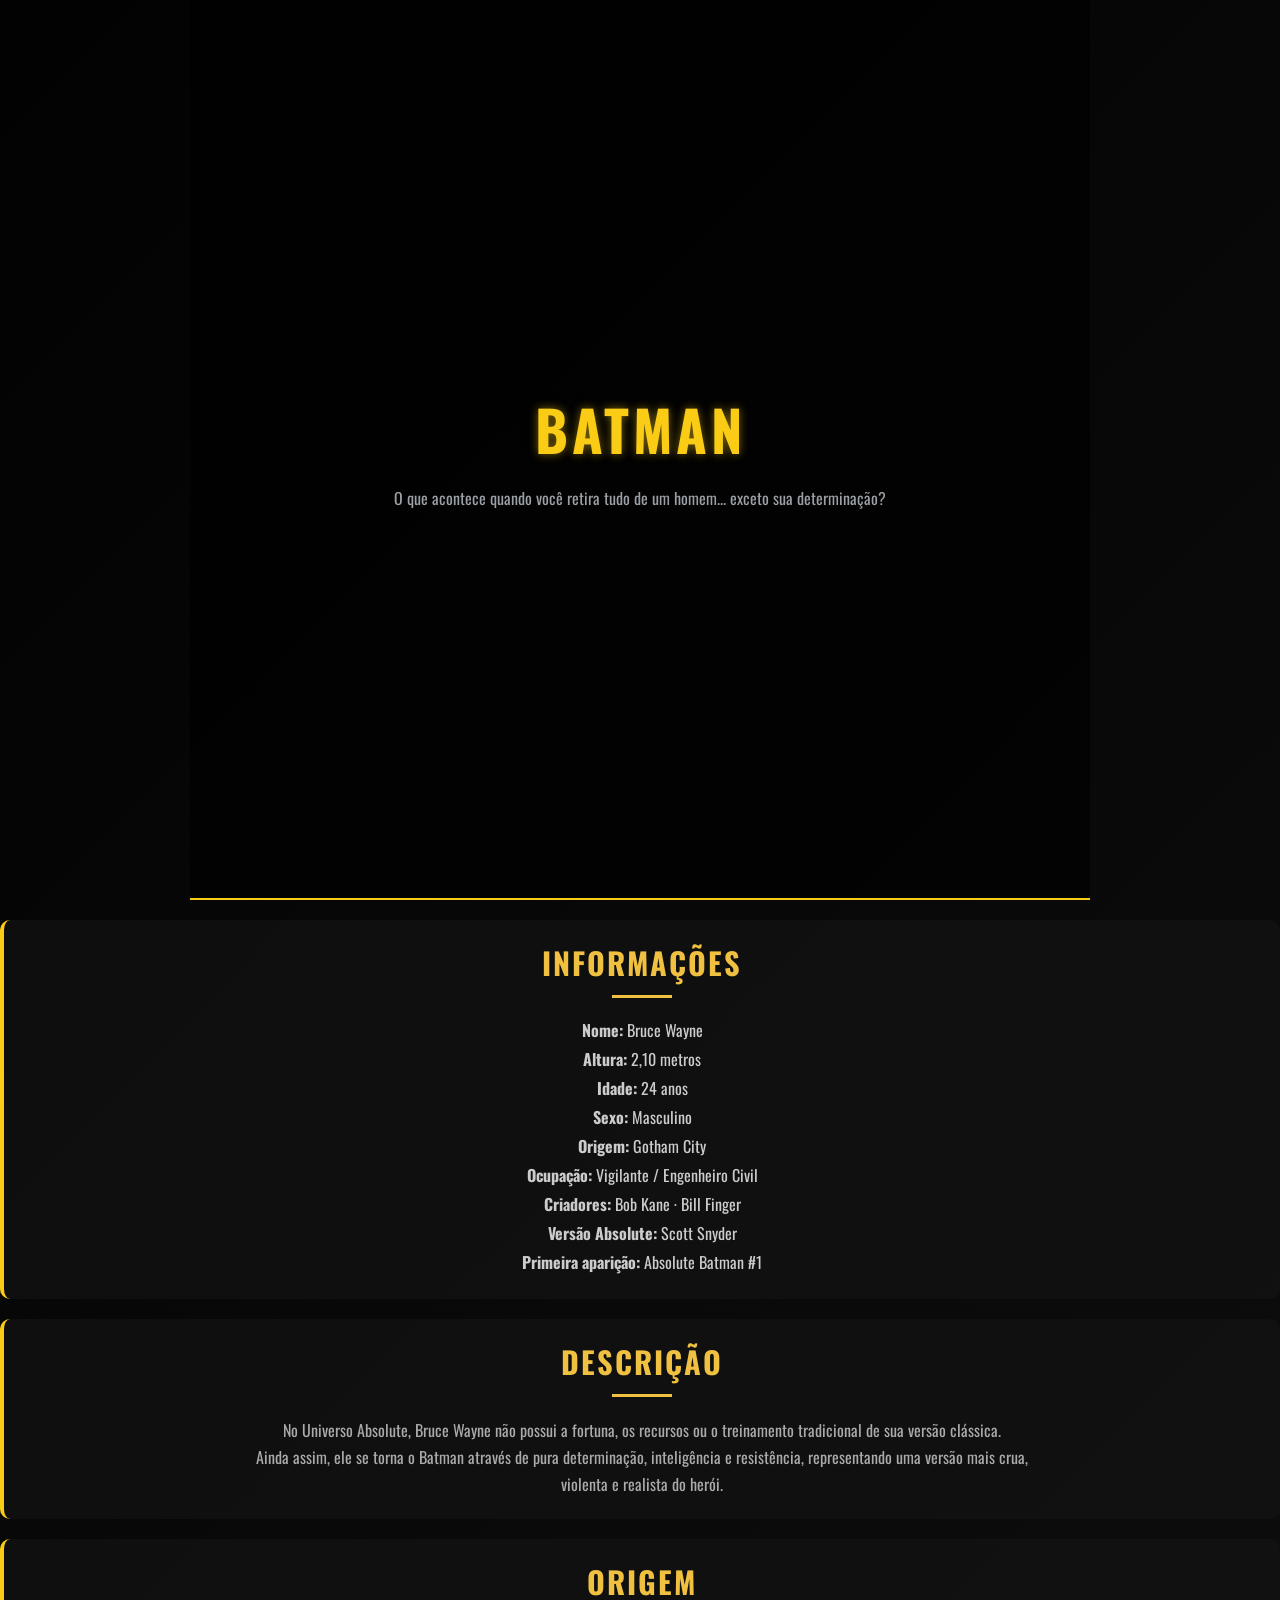
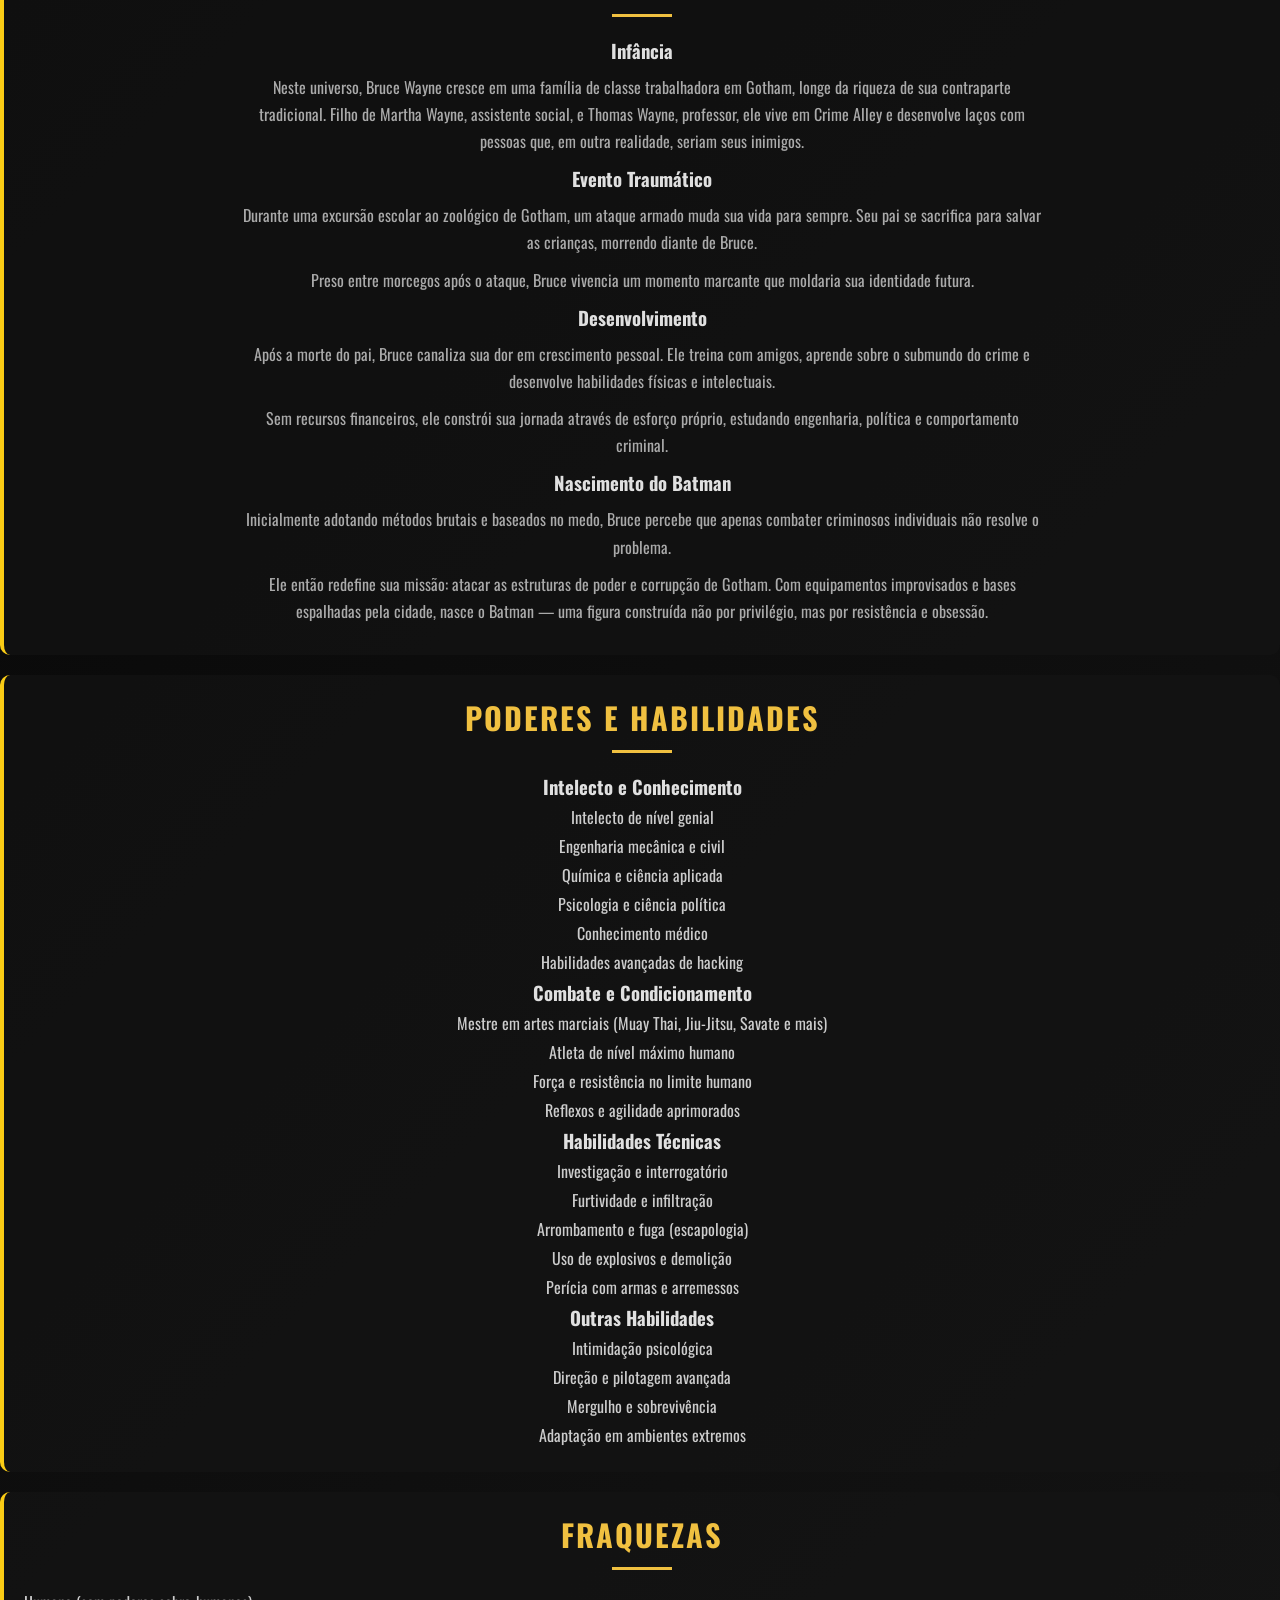
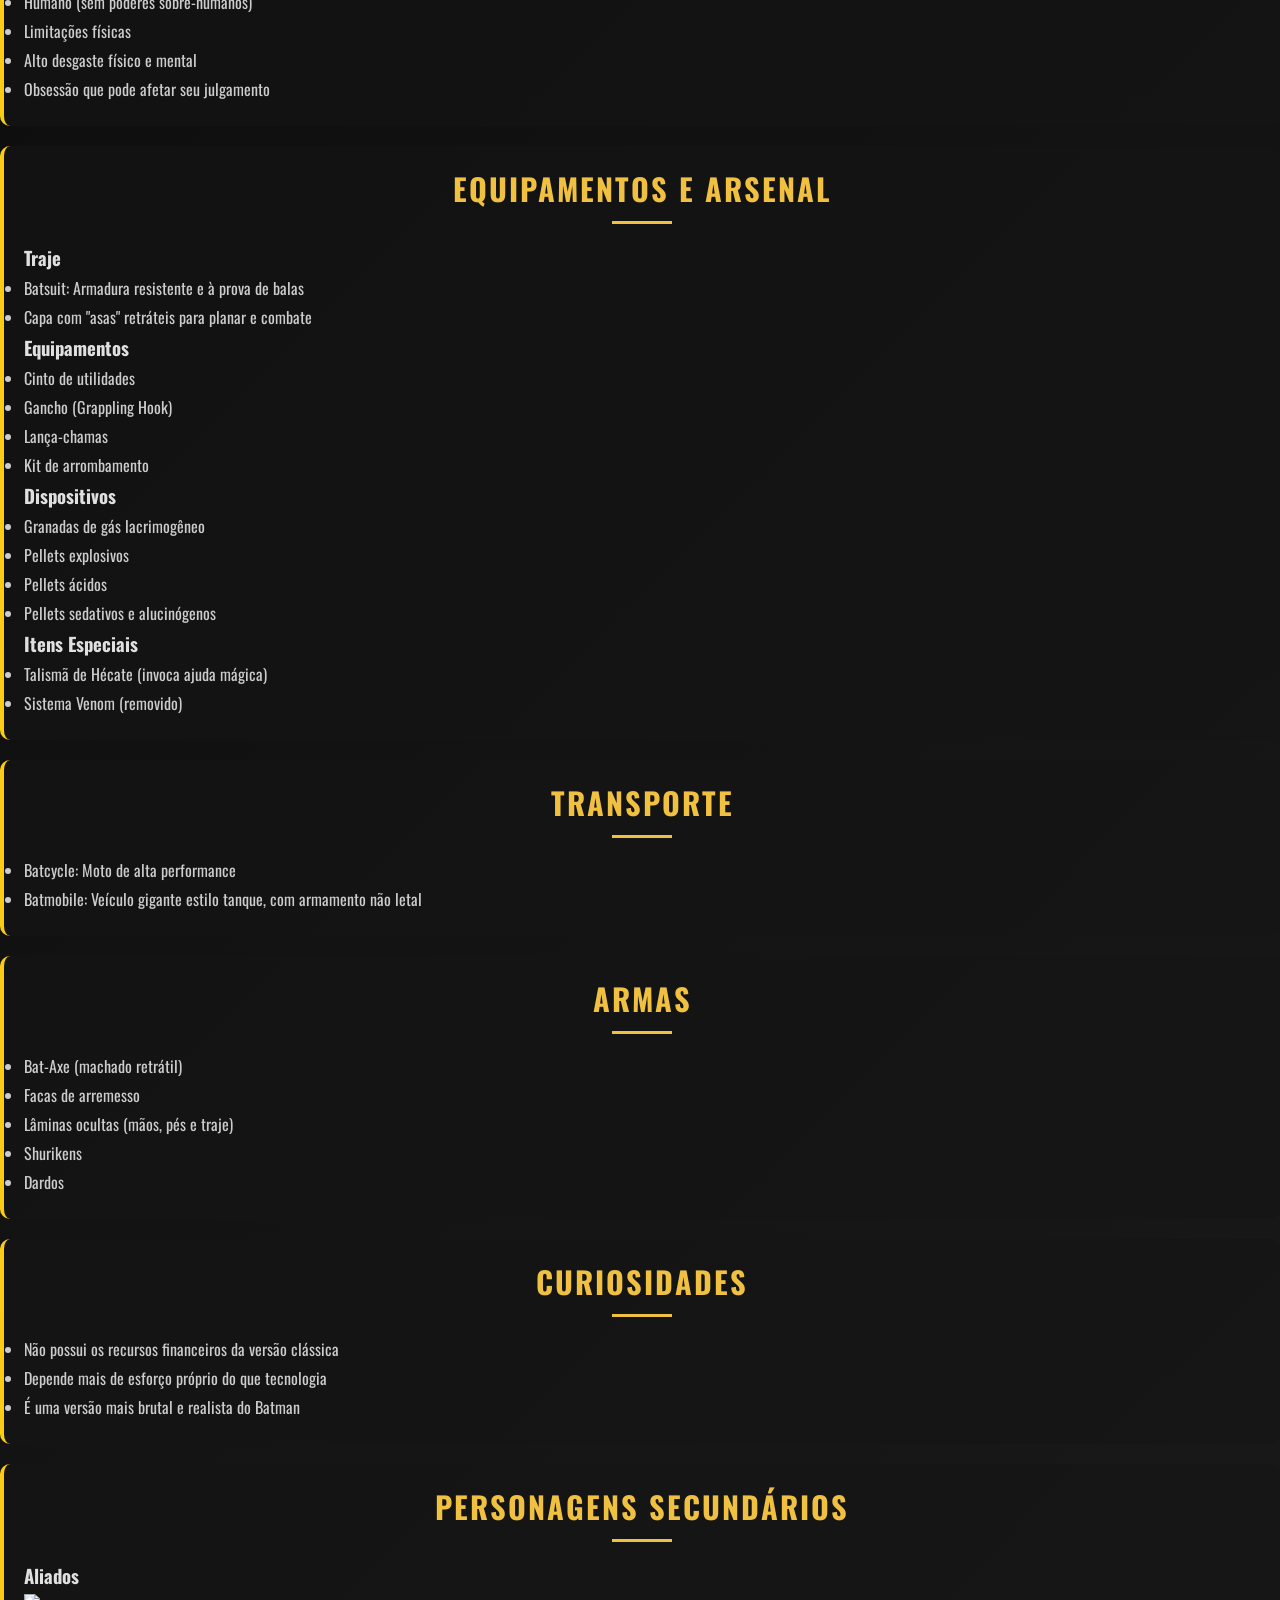
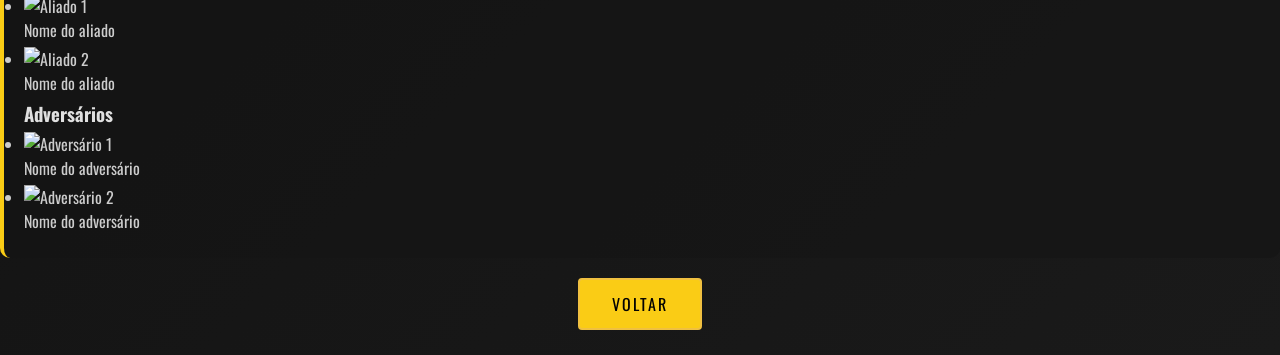
==== templates/batman.html @ 7b9f309d "Refatoração do CSS: modularização completa e remoção do style.css" ====
<!DOCTYPE html>
<html lang="pt-BR">
<head>
    <meta charset="UTF-8">
    <meta name="viewport" content="width=device-width, initial-scale=1.0">
    <title>Batman - DC Absolute</title>
    <link rel="stylesheet" href="../static/css/base.css">
    <link rel="stylesheet" href="../static/css/layout.css">
    <link rel="stylesheet" href="../static/css/components.css">
    <link rel="stylesheet" href="../static/css/themes.css">
    <link rel="stylesheet" href="../static/css/animations.css">
</head>

<body class="batman-theme">

    <!-- HEADER -->
    <header>
        <h1>Batman</h1>
        <p class="intro">
            O que acontece quando você retira tudo de um homem... exceto sua determinação?
        </p>
    </header>

    <!-- INFO -->
    <section class="info">
        <h2>Informações</h2>
        <ul>
            <li><strong>Nome:</strong> Bruce Wayne</li>
            <li><strong>Altura:</strong> 2,10 metros</li>
            <li><strong>Idade:</strong> 24 anos</li>
            <li><strong>Sexo:</strong> Masculino</li>
            <li><strong>Origem:</strong> Gotham City</li>
            <li><strong>Ocupação:</strong> Vigilante / Engenheiro Civil</li>
            <li><strong>Criadores:</strong> Bob Kane · Bill Finger</li>
            <li><strong>Versão Absolute:</strong> Scott Snyder</li>
            <li><strong>Primeira aparição:</strong> <span>Absolute Batman #1</span></li>
        </ul>
    </section>

    <!-- DESCRIÇÃO -->
    <section class="descricao">
        <h2>Descrição</h2>
        <p>
            No Universo Absolute, Bruce Wayne não possui a fortuna, os recursos
            ou o treinamento tradicional de sua versão clássica.
        </p>

        <p>
            Ainda assim, ele se torna o Batman através de pura determinação,
            inteligência e resistência, representando uma versão mais crua,
            violenta e realista do herói.
        </p>
    </section>

    <!-- ORIGEM -->
<section class="origem">
    <h2>Origem</h2>

    <h3>Infância</h3>
    <p>
        Neste universo, Bruce Wayne cresce em uma família de classe trabalhadora em Gotham,
        longe da riqueza de sua contraparte tradicional. Filho de Martha Wayne, assistente social,
        e Thomas Wayne, professor, ele vive em Crime Alley e desenvolve laços com pessoas que,
        em outra realidade, seriam seus inimigos.
    </p>

    <h3>Evento Traumático</h3>
    <p>
        Durante uma excursão escolar ao zoológico de Gotham, um ataque armado muda sua vida para sempre.
        Seu pai se sacrifica para salvar as crianças, morrendo diante de Bruce.
    </p>

    <p>
        Preso entre morcegos após o ataque, Bruce vivencia um momento marcante que moldaria
        sua identidade futura.
    </p>

    <h3>Desenvolvimento</h3>
    <p>
        Após a morte do pai, Bruce canaliza sua dor em crescimento pessoal. Ele treina com amigos,
        aprende sobre o submundo do crime e desenvolve habilidades físicas e intelectuais.
    </p>

    <p>
        Sem recursos financeiros, ele constrói sua jornada através de esforço próprio,
        estudando engenharia, política e comportamento criminal.
    </p>

    <h3>Nascimento do Batman</h3>
    <p>
        Inicialmente adotando métodos brutais e baseados no medo, Bruce percebe que apenas combater
        criminosos individuais não resolve o problema.
    </p>

    <p>
        Ele então redefine sua missão: atacar as estruturas de poder e corrupção de Gotham.
        Com equipamentos improvisados e bases espalhadas pela cidade, nasce o Batman —
        uma figura construída não por privilégio, mas por resistência e obsessão.
    </p>
</section>


<!-- HABILIDADES -->
<section class="habilidades">
    <h2>Poderes e Habilidades</h2>

    <h3>Intelecto e Conhecimento</h3>
    <ul>
        <li>Intelecto de nível genial</li>
        <li>Engenharia mecânica e civil</li>
        <li>Química e ciência aplicada</li>
        <li>Psicologia e ciência política</li>
        <li>Conhecimento médico</li>
        <li>Habilidades avançadas de hacking</li>
    </ul>

    <h3>Combate e Condicionamento</h3>
    <ul>
        <li>Mestre em artes marciais (Muay Thai, Jiu-Jitsu, Savate e mais)</li>
        <li>Atleta de nível máximo humano</li>
        <li>Força e resistência no limite humano</li>
        <li>Reflexos e agilidade aprimorados</li>
    </ul>

    <h3>Habilidades Técnicas</h3>
    <ul>
        <li>Investigação e interrogatório</li>
        <li>Furtividade e infiltração</li>
        <li>Arrombamento e fuga (escapologia)</li>
        <li>Uso de explosivos e demolição</li>
        <li>Perícia com armas e arremessos</li>
    </ul>

    <h3>Outras Habilidades</h3>
    <ul>
        <li>Intimidação psicológica</li>
        <li>Direção e pilotagem avançada</li>
        <li>Mergulho e sobrevivência</li>
        <li>Adaptação em ambientes extremos</li>
    </ul>
</section>

    <!-- FRAQUEZAS -->
    <section class="fraquezas">
        <h2>Fraquezas</h2>
        <ul>
            <li>Humano (sem poderes sobre-humanos)</li>
            <li>Limitações físicas</li>
            <li>Alto desgaste físico e mental</li>
            <li>Obsessão que pode afetar seu julgamento</li>
        </ul>
    </section>

    <!-- EQUIPAMENTOS -->
<!-- EQUIPAMENTOS -->
<section class="equipamentos">
    <h2>Equipamentos e Arsenal</h2>

    <h3>Traje</h3>
    <ul>
        <li>Batsuit: Armadura resistente e à prova de balas</li>
        <li>Capa com "asas" retráteis para planar e combate</li>
    </ul>

    <h3>Equipamentos</h3>
    <ul>
        <li>Cinto de utilidades</li>
        <li>Gancho (Grappling Hook)</li>
        <li>Lança-chamas</li>
        <li>Kit de arrombamento</li>
    </ul>

    <h3>Dispositivos</h3>
    <ul>
        <li>Granadas de gás lacrimogêneo</li>
        <li>Pellets explosivos</li>
        <li>Pellets ácidos</li>
        <li>Pellets sedativos e alucinógenos</li>
    </ul>

    <h3>Itens Especiais</h3>
    <ul>
        <li>Talismã de Hécate (invoca ajuda mágica)</li>
        <li>Sistema Venom (removido)</li>
    </ul>
</section>
<!-- TRANSPORTE -->
<section class="transporte">
    <h2>Transporte</h2>
    <ul>
        <li>Batcycle: Moto de alta performance</li>
        <li>Batmobile: Veículo gigante estilo tanque, com armamento não letal</li>
    </ul>
</section>
<!-- ARMAS -->
<section class="armas">
    <h2>Armas</h2>
    <ul>
        <li>Bat-Axe (machado retrátil)</li>
        <li>Facas de arremesso</li>
        <li>Lâminas ocultas (mãos, pés e traje)</li>
        <li>Shurikens</li>
        <li>Dardos</li>
    </ul>
</section>

    <!-- CURIOSIDADES -->
    <section class="curiosidades">
        <h2>Curiosidades</h2>
        <ul>
            <li>Não possui os recursos financeiros da versão clássica</li>
            <li>Depende mais de esforço próprio do que tecnologia</li>
            <li>É uma versão mais brutal e realista do Batman</li>
        </ul>
    </section>

    <!-- PERSONAGENS SECUNDÁRIOS -->
    <section class="secundarios">
        <h2>Personagens Secundários</h2>

        <div class="aliados">
            <h3>Aliados</h3>
            <ul class="secundarios-lista">
                <li class="secundario-item">
                    <div class="secundario-icone">
                        <img src="#" alt="Aliado 1">
                    </div>
                    <p>Nome do aliado</p>
                </li>

                <li class="secundario-item">
                    <div class="secundario-icone">
                        <img src="#" alt="Aliado 2">
                    </div>
                    <p>Nome do aliado</p>
                </li>
            </ul>
        </div>

        <div class="adversarios">
            <h3>Adversários</h3>
            <ul class="secundarios-lista">
                <li class="secundario-item">
                    <div class="secundario-icone">
                        <img src="#" alt="Adversário 1">
                    </div>
                    <p>Nome do adversário</p>
                </li>

                <li class="secundario-item">
                    <div class="secundario-icone">
                        <img src="#" alt="Adversário 2">
                    </div>
                    <p>Nome do adversário</p>
                </li>
            </ul>
        </div>
    </section>

    <!-- VOLTAR -->
    <div class="btn-container">
        <a href="herois.html" class="btn-link">Voltar</a>
    </div>

</body>
---- static/css/base.css ----
/* Fonte */
@import url('https://fonts.googleapis.com/css2?family=Oswald:wght@400;600&display=swap');

/* ============================================
   Variáveis globais
   ============================================ */
:root {
    --cor-fundo: #0a0a0a;
    --cor-fundo-secundaria: #1a1a1a;
    --cor-texto: #ffffff;
    --cor-texto-suave: #cccccc;
    --cor-texto-fraco: #aaaaaa;
    --cor-destaque: #f0c040;
    --fonte-principal: 'Oswald', Arial, sans-serif;
    --max-largura: 800px;
}

/* ============================================
   Reset
   ============================================ */
*,
*::before,
*::after {
    box-sizing: border-box;
    margin: 0;
    padding: 0;
}

html {
    scroll-behavior: smooth;
}

/* ============================================
   Body
   ============================================ */
body {
    background:
        linear-gradient(rgba(0, 0, 0, 0.65), rgba(0, 0, 0, 0.9)),
        url("../img/mao-darkseid.webp");

    background-size: cover;
    background-position: center;
    background-attachment: fixed;

    color: var(--cor-texto);
    font-family: var(--fonte-principal);
}
---- static/css/layout.css ----
/* ============================================
   HEADER / HERO
   ============================================ */
header {
    max-width: 900px;
    margin: auto;
    text-align: center;
    padding: 40px 20px;
    min-height: 100vh;
    display: flex;
    flex-direction: column;
    justify-content: center;
    align-items: center;
}

header h1 {
    font-size: 3.5rem;
    color: var(--cor-destaque);
    letter-spacing: 4px;
    text-transform: uppercase;
    margin-bottom: 16px;
}

.intro {
    max-width: var(--max-largura);
    color: var(--cor-texto-suave);
    line-height: 1.6;
}

/* ============================================
   PADRÃO DE TÍTULOS (NOVO)
   ============================================ */
section > h2 {
    font-size: 1.9rem;
    color: var(--cor-destaque);
    text-transform: uppercase;
    letter-spacing: 2px;
    margin-bottom: 20px;
    text-align: center;
    position: relative;
}

section h2::after {
    content: "";
    width: 60px;
    height: 3px;
    background: var(--cor-destaque);
    display: block;
    margin: 10px auto 0;
}

section {
    margin: 20px auto;
}

/* ============================================
   DESCRIÇÃO
   ============================================ */
.descricao {
    text-align: center;
    padding: 40px 20px;
}

.descricao p {
    max-width: var(--max-largura);
    margin: auto;
    color: var(--cor-texto-fraco);
    line-height: 1.7;
}

/* ============================================
   ORIGEM
   ============================================ */
.origem {
    text-align: center;
    padding: 40px 20px;
}

.origem p {
    max-width: var(--max-largura);
    margin: 10px auto;
    color: var(--cor-texto-fraco);
    line-height: 1.7;
}
@media (max-width: 600px) {
    header h1 {
        font-size: 2.2rem;
    }

    #cards {
        flex-direction: column;
        align-items: center;
    }

    .card {
        width: 90%;
    }
}
---- static/css/components.css ----
/* ============================================
   BOTÃO / LINK 
   ============================================ */
.btn-container {
    text-align: center;
    margin-bottom: 20px;
}

/* serve tanto pra <button> quanto <a> */
.btn-link,
#btn-herois {
    display: inline-block;
    position: relative;
    overflow: hidden;

    text-decoration: none;
    background: transparent;
    border: 2px solid var(--cor-destaque);
    color: var(--cor-destaque);
    font-family: var(--fonte-principal);
    letter-spacing: 2px;
    text-transform: uppercase;
    padding: 12px 32px;
    border-radius: 4px;
    cursor: pointer;
}

/* efeito */
.btn-link::after,
#btn-herois::after {
    content: "";
    position: absolute;
    width: 100%;
    height: 100%;
    background: var(--cor-destaque);
    top: 0;
    left: -100%;
    transition: 0.3s;
    z-index: -1;
}

.btn-link:hover::after,
#btn-herois:hover::after {
    left: 0;
}

.btn-link:hover,
#btn-herois:hover {
    color: #000;
}

/* ============================================
   CARDS
============================================ */

#cards {
    display: flex;
    flex-wrap: wrap;
    justify-content: center;
    gap: 24px;
    padding: 40px 20px;
}

.card {
    background: linear-gradient(145deg, rgba(20,20,20,0.9), rgba(40,40,40,0.6));
    border-radius: 12px;
    width: 220px;
    padding: 20px;
    text-align: center;
    transition: transform 0.3s ease, box-shadow 0.3s ease;
    box-shadow: 0 0 10px var(--cor-destaque);
    border: 1px solid rgba(255,255,255,0.05);
    opacity: 0;
    transform: translateY(20px);
    animation: fadeUp 0.6s ease forwards;
}

.card h3 {
    color: var(--cor-destaque);
    margin-bottom: 10px;
    text-transform: uppercase;
}

.card p {
    color: var(--cor-texto-fraco);
    font-size: 0.9rem;
}

/* HOVER */
.card:hover {
    transform: translateY(-8px) scale(1.05);
    box-shadow: 0 0 25px var(--cor-destaque);
}
.card:hover h3 {
    letter-spacing: 1px;
}




.card:nth-child(1) { animation-delay: 0.1s; }
.card:nth-child(2) { animation-delay: 0.2s; }
.card:nth-child(3) { animation-delay: 0.3s; }
.card:nth-child(4) { animation-delay: 0.4s; }
.card:nth-child(5) { animation-delay: 0.5s; }
.card:nth-child(6) { animation-delay: 0.6s; }

/* INFO (tipo ficha técnica) */
.info {
    text-align: center;
    padding: 30px 20px;
}

.info ul {
    list-style: none;
    max-width: 400px;
    margin: auto;
}

.info li {
    margin: 8px 0;
    color: var(--cor-texto-suave);
}

.info a {
    color: #4da6ff; /* azul estilo link */
    text-decoration: none;
}

.info a:hover {
    text-decoration: underline;
}

/* HABILIDADES */
.habilidades {
    text-align: center;
    padding: 40px 20px;
}

.habilidades ul {
    list-style: none;
}

.habilidades li {
    margin: 8px 0;
    color: var(--cor-texto-fraco);
}

/* ============================================
   ALIASES
   ============================================ */
.aliases {
    margin-top: 25px;
    text-align: center;
}

.aliases h3 {
    color: var(--cor-destaque);
    margin-bottom: 10px;
    letter-spacing: 2px;
    text-transform: uppercase;
}

.aliases ul {
    list-style: none;
}

.aliases li {
    display: inline-block;
    margin: 6px;
    padding: 6px 14px;
    border: 1px solid var(--cor-destaque);
    border-radius: 20px;
    color: var(--cor-texto-suave);
    font-size: 0.9rem;
    transition: 0.3s;
}

.aliases li:hover {
    background: var(--cor-destaque);
    color: #000;
}

/* CORES POR HERÓI */
.card.batman:hover {
    box-shadow: 0 0 20px #888886;
}

.card.superman:hover {
    box-shadow: 0 0 20px #fa2003;
}

.card.flash:hover {
    box-shadow: 0 0 20px #fae100;
}

.card.wonderwoman:hover {
    box-shadow: 0 0 20px #8d240f;
}

.card.lantern:hover {
    box-shadow: 0 0 20px #30f578;
}

.card.martian:hover {
    box-shadow: 0 0 20px #10833a;
}

/* ============================================
   BOTÃO / LINK 
   ============================================ */
.btn-container {
    text-align: center;
    margin-bottom: 20px;
}

/* serve tanto pra <button> quanto <a> */
.btn-link,
#btn-herois {
    display: inline-block;
    position: relative;
    overflow: hidden;

    text-decoration: none;
    background: transparent;
    border: 2px solid var(--cor-destaque);
    color: var(--cor-destaque);
    font-family: var(--fonte-principal);
    letter-spacing: 2px;
    text-transform: uppercase;
    padding: 12px 32px;
    border-radius: 4px;
    cursor: pointer;
}

/* efeito */
.btn-link::after,
#btn-herois::after {
    content: "";
    position: absolute;
    width: 100%;
    height: 100%;
    background: var(--cor-destaque);
    top: 0;
    left: -100%;
    transition: 0.3s;
    z-index: -1;
}

.btn-link:hover::after,
#btn-herois:hover::after {
    left: 0;
}

.btn-link:hover,
#btn-herois:hover {
    color: #000;
}
---- static/css/themes.css ----
/* ===============================
   TEMA DO BATMAN
================================ */

.batman-theme {
    background: linear-gradient(135deg, #020202, #1a1a1a);
    color: #e0e0e0;
}

.batman-theme header {
    background: rgba(0, 0, 0, 0.7);
    border-bottom: 2px solid #facc15;
}

.batman-theme header h1 {
    color: #facc15;
    text-shadow: 0 0 10px rgba(250, 204, 21, 0.5);
}

.batman-theme .intro {
    color: #9aa0a6;
}

.batman-theme a {
    color: #9aa0a6;
    transition: 0.3s;
}

.batman-theme a:hover {
    color: #facc15;
}

.batman-theme section {
    background: rgba(20, 20, 20, 0.6);
    border-radius: 10px;
    margin: 20px auto;
    padding: 20px;
    border-left: 4px solid #facc15;
}

.batman-theme li {
    color: #cccccc;
    margin: 5px 0;
}

.batman-theme .btn-link {
    background: #facc15;
    color: #020202;
    transition: 0.3s;
}

.batman-theme .btn-link:hover {
    background: #9aa0a6;
    color: #020202;
}

.batman-theme .imagem img {
    width: 100%;
    max-width: 400px;
    display: block;
    margin: 20px auto;
    border-radius: 10px;
    border: 3px solid #facc15;
}

/* ===============================
   TEMA DO SUPERMAN
================================ */

.superman-theme {
    background: linear-gradient(135deg, #020202, #1a0000);
    color: #f5f5f5;
}

.superman-theme header {
    background: rgba(0, 0, 0, 0.6);
    border-bottom: 2px solid #e50914;
}

.superman-theme header h1 {
    color: #e50914;
    text-shadow: 0 0 12px rgba(229, 9, 20, 0.8);
}

.superman-theme .intro {
    color: #f39d24;
}

.superman-theme a {
    color: #ff4d4d;
    transition: 0.3s;
}

.superman-theme a:hover {
    color: #f39d24;
}

.superman-theme section {
    background: rgba(0, 0, 0, 0.5);
    border-radius: 10px;
    margin: 20px auto;
    padding: 20px;
    border-left: 4px solid #e50914;
}

.superman-theme h2 {
    color: #f39d24;
}

.superman-theme li {
    margin: 5px 0;
}

.superman-theme .btn-link {
    background: #e50914;
    color: #ffffff;
    transition: 0.3s;
}

.superman-theme .btn-link:hover {
    background: #f39d24;
    color: #020202;
}

.superman-theme .imagem img {
    width: 100%;
    max-width: 400px;
    display: block;
    margin: 20px auto;
    border-radius: 10px;
    border: 3px solid #e50914;
}

/* ===============================
   TEMA DO FLASH
================================ */

.flash-theme {
    background: linear-gradient(135deg, #151515, #D63041);
    color: #FDFDFD;
}

.flash-theme header {
    background: rgba(0, 0, 0, 0.4);
    border-bottom: 2px solid #F39D24;
}

.flash-theme h1 {
    color: #F39D24;
}

.flash-theme h2 {
    color: #ED7533;
}

.flash-theme section {
    background: rgba(0, 0, 0, 0.3);
    margin-bottom: 20px;
    border-radius: 10px;
    border-left: 4px solid #D63041;
}

.flash-theme li {
    margin: 5px 0;
}

.flash-theme .btn-link {
    background: #D63041;
    color: #FDFDFD;
    transition: 0.3s;
}

.flash-theme .btn-link:hover {
    background: #F39D24;
    color: #151515;
}

.flash-theme .imagem img {
    width: 100%;
    max-width: 400px;
    display: block;
    margin: 20px auto;
    border-radius: 10px;
    border: 3px solid #D63041;
}

/* ===============================
   TEMA DA WONDER WOMAN
================================ */

.wonderwoman-theme {
    background: linear-gradient(135deg, #020202, #A93018);
    color: #FFEFDC;
}

.wonderwoman-theme header {
    background: rgba(0, 0, 0, 0.5);
    border-bottom: 2px solid #A93018;
}

.wonderwoman-theme h1 {
    color: #FFEFDC;
    text-shadow: 0 0 10px #A93018;
}

.wonderwoman-theme h2 {
    color: #A93018;
}

.wonderwoman-theme section {
    background: rgba(0, 0, 0, 0.4);
    margin-bottom: 20px;
    border-radius: 10px;
    border-left: 4px solid #A93018;
}

.wonderwoman-theme li {
    margin: 5px 0;
}

.wonderwoman-theme .btn-link {
    background: #A93018;
    color: #FFEFDC;
    transition: 0.3s;
}

.wonderwoman-theme .btn-link:hover {
    background: #FFEFDC;
    color: #020202;
}

.wonderwoman-theme .imagem img {
    width: 100%;
    max-width: 400px;
    display: block;
    margin: 20px auto;
    border-radius: 10px;
    border: 3px solid #A93018;
}

/* ===============================
   TEMA DO CAÇADOR DE MARTE
================================ */

.martian-theme {
    background: linear-gradient(135deg, #022c22, #064e3b);
    color: #d1fae5;
}

.martian-theme header {
    background: rgba(2, 44, 34, 0.6);
    border-bottom: 2px solid #16a34a;
}

.martian-theme header h1 {
    color: #16a34a;
    text-shadow: 0 0 12px rgba(22, 163, 74, 0.8);
}

.martian-theme .intro {
    color: #60a5fa;
}

.martian-theme a {
    color: #16a34a;
    transition: 0.3s;
}

.martian-theme a:hover {
    color: #ef4444;
}

.martian-theme section {
    background: rgba(6, 78, 59, 0.4);
    border-radius: 10px;
    margin: 20px auto;
    padding: 20px;
    border-left: 4px solid #16a34a;
}

.martian-theme h2 {
    color: #60a5fa;
}

.martian-theme li {
    margin: 5px 0;
}

.martian-theme .btn-link {
    background: #16a34a;
    color: #022c22;
    transition: 0.3s;
}

.martian-theme .btn-link:hover {
    background: #ef4444;
    color: #ffffff;
}

.martian-theme .imagem img {
    width: 100%;
    max-width: 400px;
    display: block;
    margin: 20px auto;
    border-radius: 10px;
    border: 3px solid #16a34a;
}

/* ===============================
   TEMA DO LANTERNA VERDE
================================ */

.lantern-theme {
    background: linear-gradient(135deg, #020202, #013220);
    color: #d1fae5;
}

.lantern-theme header {
    background: rgba(0, 0, 0, 0.6);
    border-bottom: 2px solid #22c55e;
}

.lantern-theme header h1 {
    color: #22c55e;
    text-shadow: 0 0 15px #22c55e;
}

.lantern-theme .intro {
    color: #a7f3d0;
}

.lantern-theme a {
    color: #22c55e;
    transition: 0.3s;
}

.lantern-theme a:hover {
    color: #4ade80;
}

.lantern-theme section {
    background: rgba(0, 0, 0, 0.5);
    border-radius: 10px;
    margin: 20px auto;
    padding: 20px;
    border-left: 4px solid #22c55e;
}

.lantern-theme h2 {
    color: #4ade80;
}

.lantern-theme li {
    margin: 5px 0;
}

.lantern-theme .btn-link {
    background: #22c55e;
    color: #020202;
    transition: 0.3s;
}

.lantern-theme .btn-link:hover {
    background: #a7f3d0;
    color: #020202;
}

.lantern-theme .imagem img {
    width: 100%;
    max-width: 400px;
    display: block;
    margin: 20px auto;
    border-radius: 10px;
    border: 3px solid #22c55e;
}
---- static/css/animations.css ----
@keyframes fadeUp {
    to {
        opacity: 1;
        transform: translateY(0);
    }
}
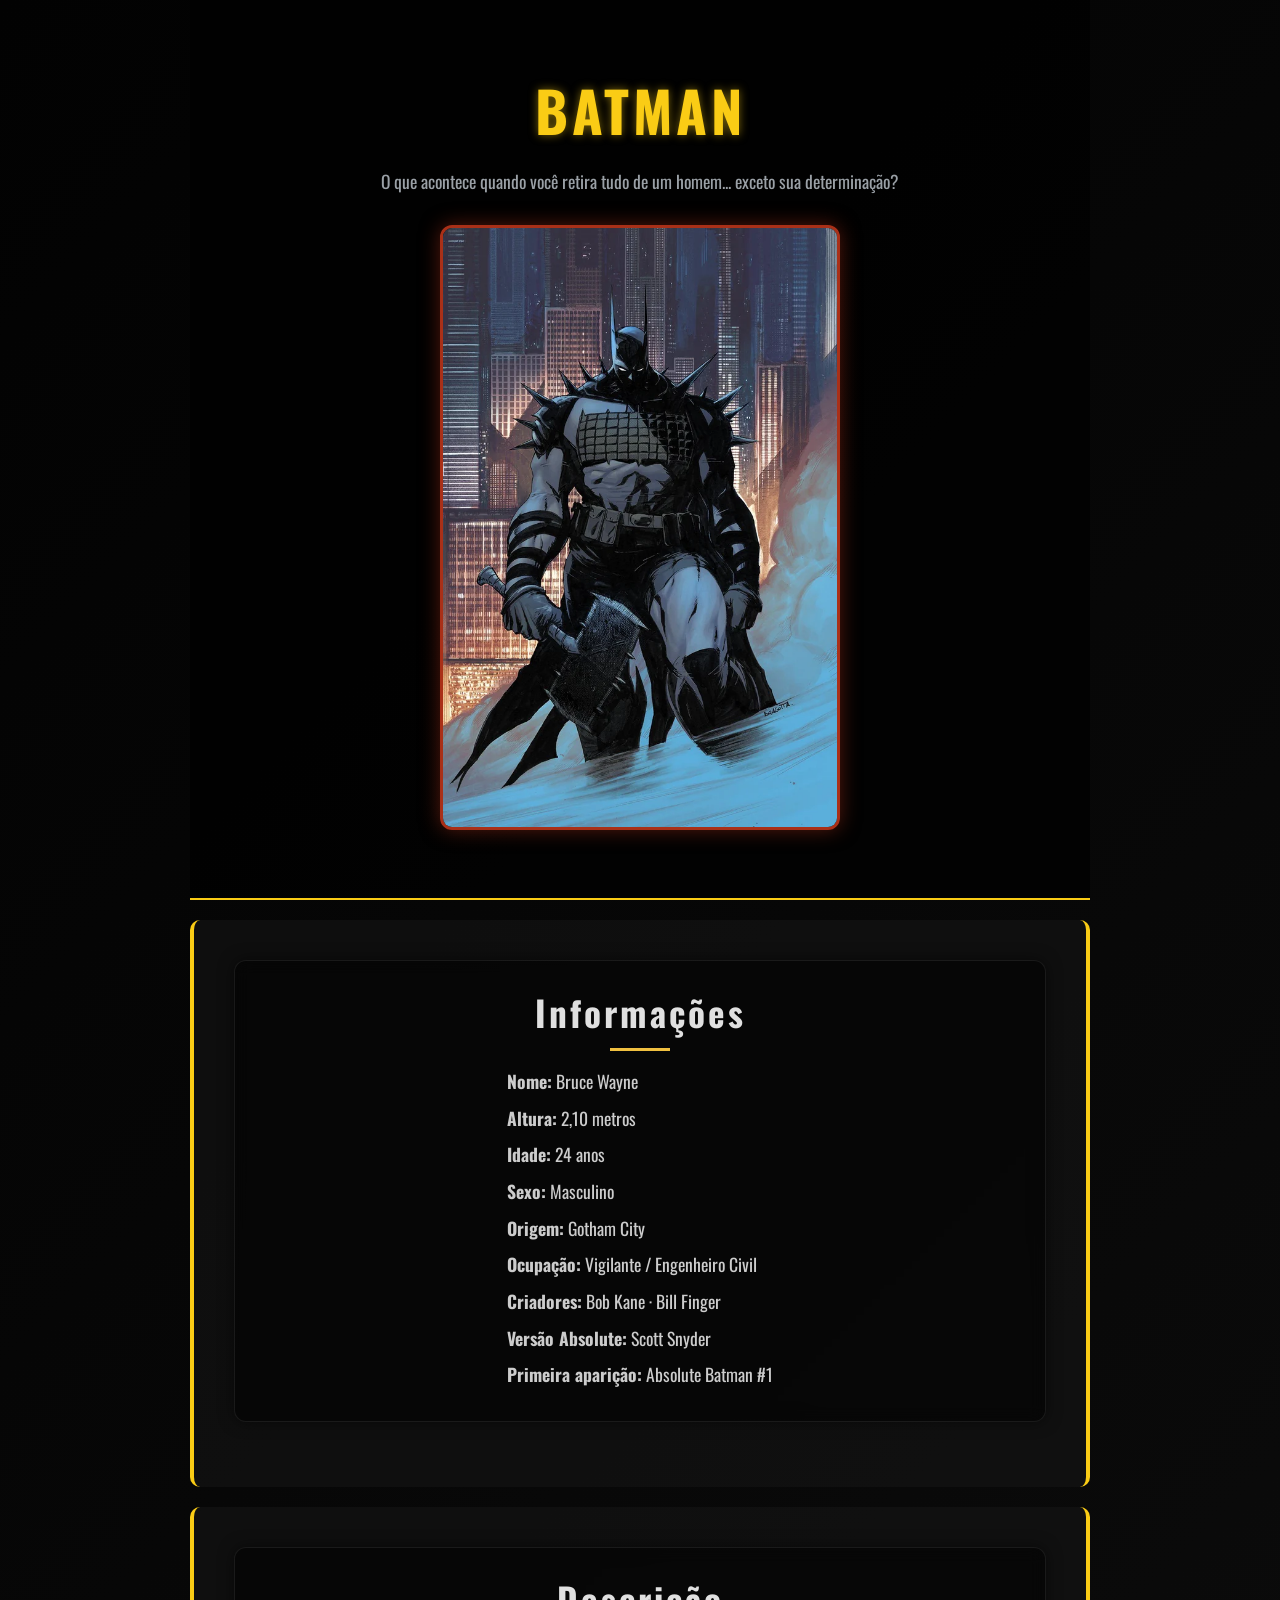
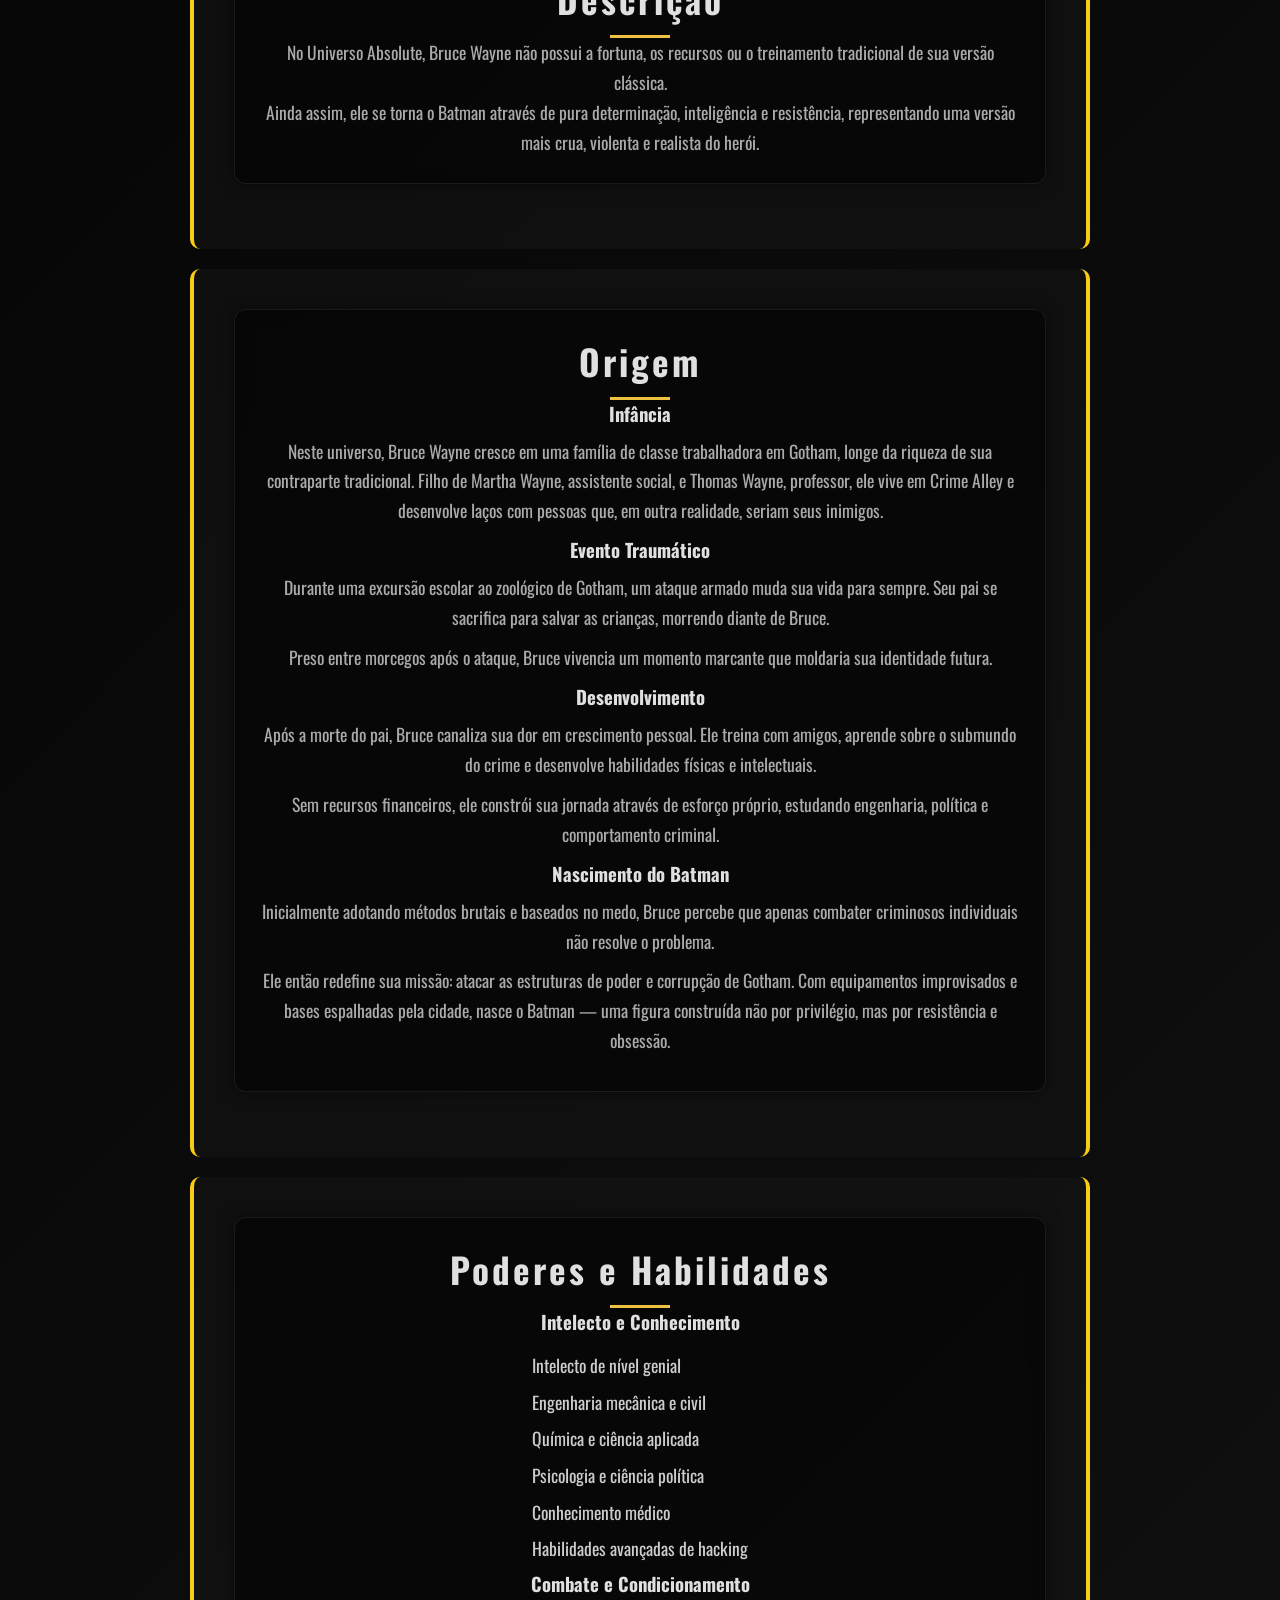
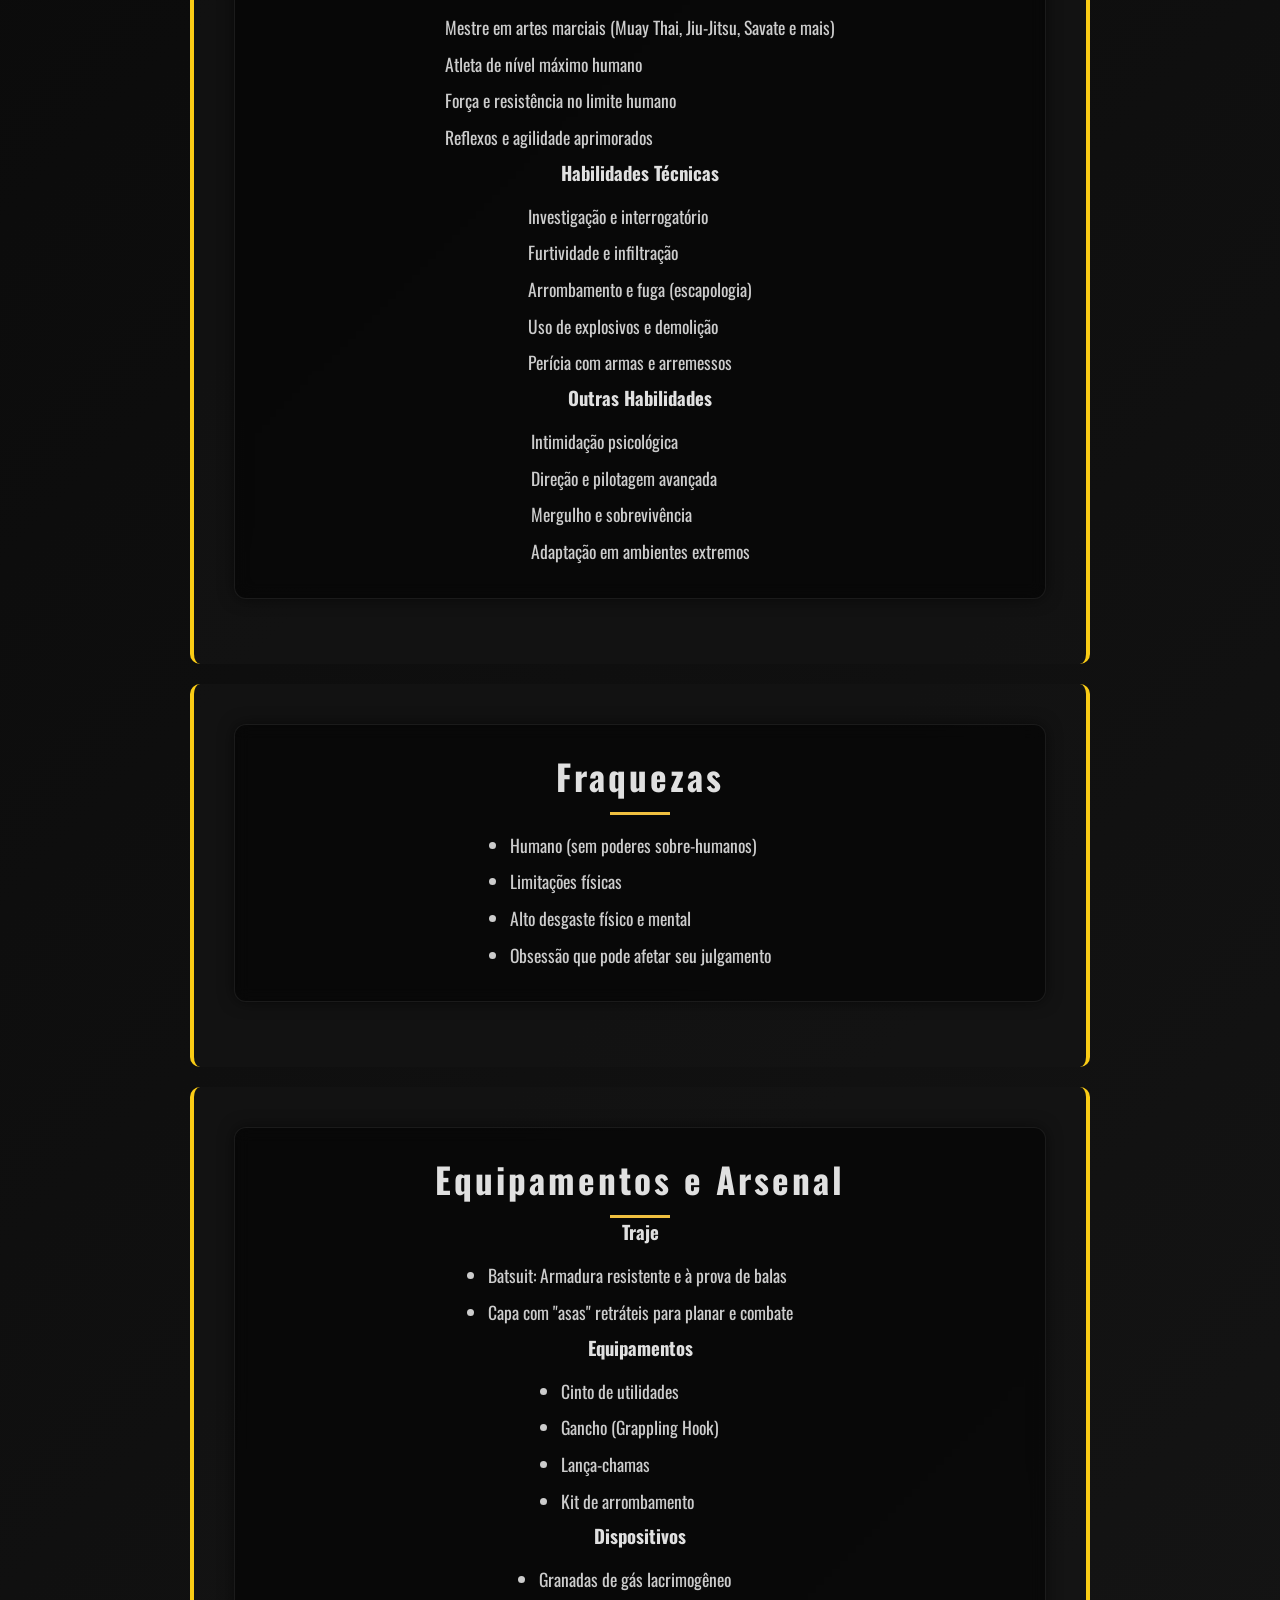
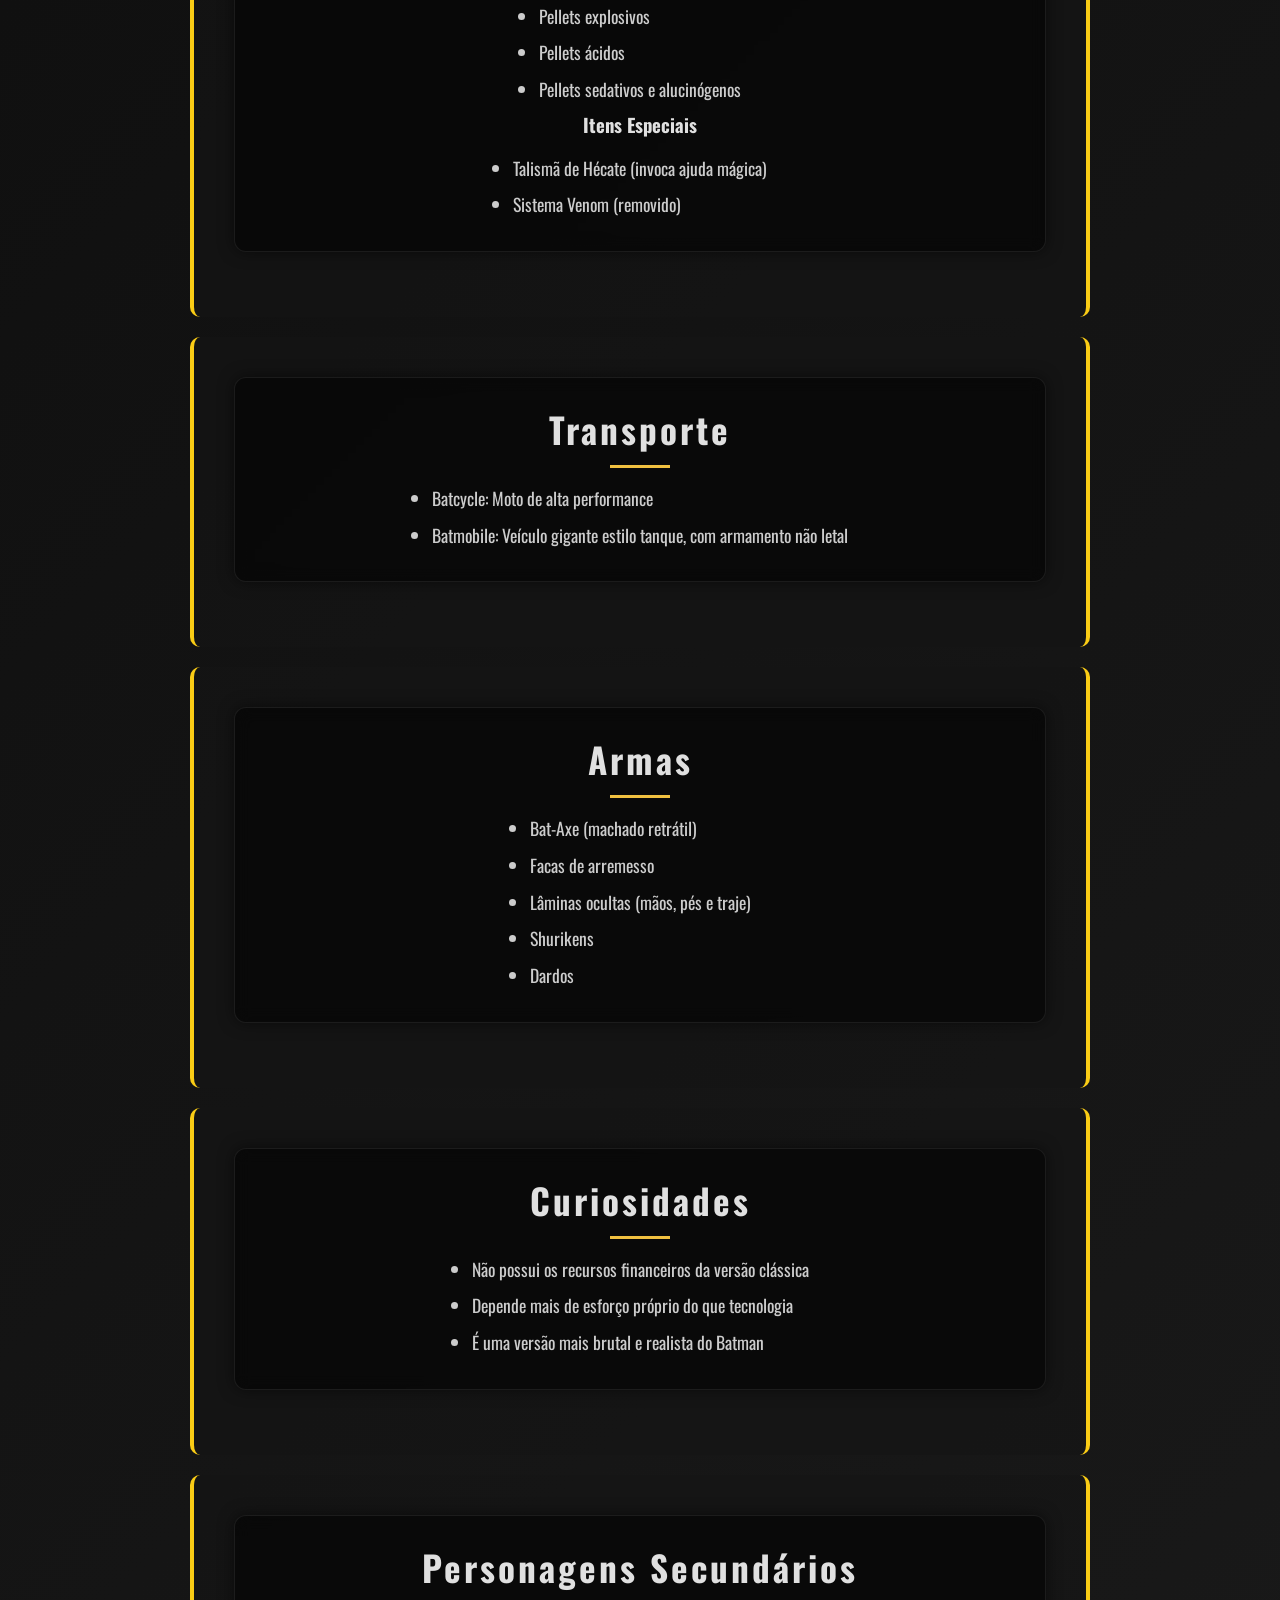
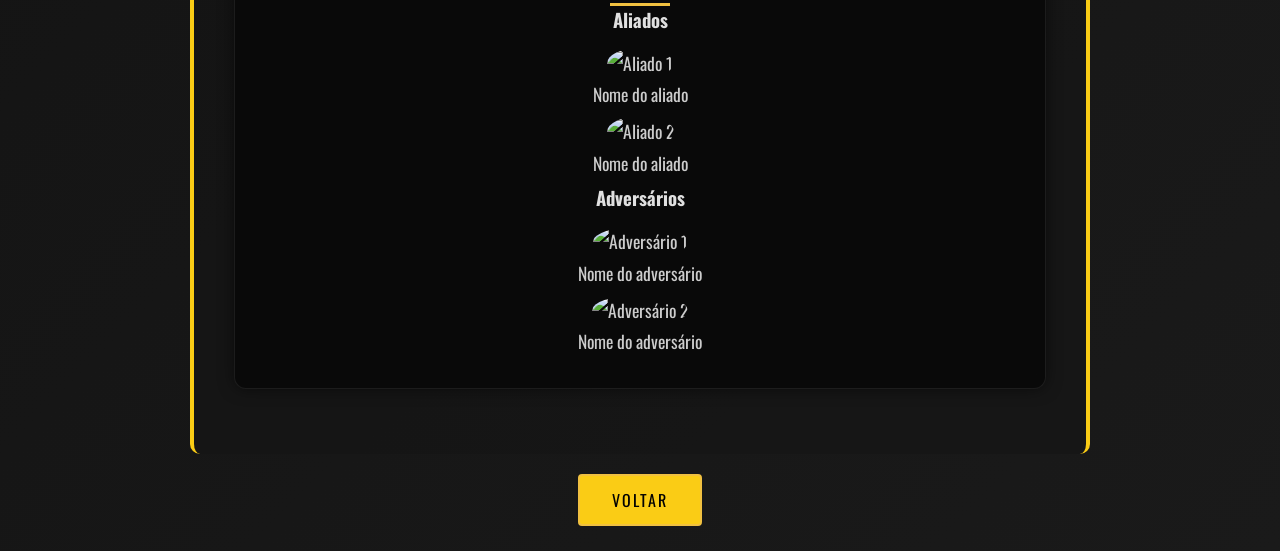
==== commit d9516d7b: "Atualização dos personagens: melhorias no layout, CSS e páginas dos heróis" ====
--- a/templates/batman.html
+++ b/templates/batman.html
@@ -15,247 +15,291 @@
 
     <!-- HEADER -->
     <header>
-        <h1>Batman</h1>
-        <p class="intro">
-            O que acontece quando você retira tudo de um homem... exceto sua determinação?
-        </p>
+        <div class="container">
+            <h1>Batman</h1>
+            <p class="intro">
+                O que acontece quando você retira tudo de um homem... exceto sua determinação?
+            </p>
+            <img src="../static/img/Absolute_Batman.webp" alt="Absolute Batman" class="hero-img">
+        </div>
     </header>
 
     <!-- INFO -->
     <section class="info">
-        <h2>Informações</h2>
-        <ul>
-            <li><strong>Nome:</strong> Bruce Wayne</li>
-            <li><strong>Altura:</strong> 2,10 metros</li>
-            <li><strong>Idade:</strong> 24 anos</li>
-            <li><strong>Sexo:</strong> Masculino</li>
-            <li><strong>Origem:</strong> Gotham City</li>
-            <li><strong>Ocupação:</strong> Vigilante / Engenheiro Civil</li>
-            <li><strong>Criadores:</strong> Bob Kane · Bill Finger</li>
-            <li><strong>Versão Absolute:</strong> Scott Snyder</li>
-            <li><strong>Primeira aparição:</strong> <span>Absolute Batman #1</span></li>
-        </ul>
+        <div class="container">
+            <div class="section-box">
+                <h2>Informações</h2>
+                <ul>
+                    <li><strong>Nome:</strong> Bruce Wayne</li>
+                    <li><strong>Altura:</strong> 2,10 metros</li>
+                    <li><strong>Idade:</strong> 24 anos</li>
+                    <li><strong>Sexo:</strong> Masculino</li>
+                    <li><strong>Origem:</strong> Gotham City</li>
+                    <li><strong>Ocupação:</strong> Vigilante / Engenheiro Civil</li>
+                    <li><strong>Criadores:</strong> Bob Kane · Bill Finger</li>
+                    <li><strong>Versão Absolute:</strong> Scott Snyder</li>
+                    <li><strong>Primeira aparição:</strong> <span>Absolute Batman #1</span></li>
+                </ul>
+            </div>
+        </div>
     </section>
 
     <!-- DESCRIÇÃO -->
     <section class="descricao">
-        <h2>Descrição</h2>
-        <p>
-            No Universo Absolute, Bruce Wayne não possui a fortuna, os recursos
-            ou o treinamento tradicional de sua versão clássica.
-        </p>
-
-        <p>
-            Ainda assim, ele se torna o Batman através de pura determinação,
-            inteligência e resistência, representando uma versão mais crua,
-            violenta e realista do herói.
-        </p>
+        <div class="container">
+            <div class="section-box">
+                <h2>Descrição</h2>
+                <p>
+                    No Universo Absolute, Bruce Wayne não possui a fortuna, os recursos
+                    ou o treinamento tradicional de sua versão clássica.
+                </p>
+
+                <p>
+                    Ainda assim, ele se torna o Batman através de pura determinação,
+                    inteligência e resistência, representando uma versão mais crua,
+                    violenta e realista do herói.
+                </p>
+            </div>
+        </div>
     </section>
 
     <!-- ORIGEM -->
 <section class="origem">
-    <h2>Origem</h2>
-
-    <h3>Infância</h3>
-    <p>
-        Neste universo, Bruce Wayne cresce em uma família de classe trabalhadora em Gotham,
-        longe da riqueza de sua contraparte tradicional. Filho de Martha Wayne, assistente social,
-        e Thomas Wayne, professor, ele vive em Crime Alley e desenvolve laços com pessoas que,
-        em outra realidade, seriam seus inimigos.
-    </p>
-
-    <h3>Evento Traumático</h3>
-    <p>
-        Durante uma excursão escolar ao zoológico de Gotham, um ataque armado muda sua vida para sempre.
-        Seu pai se sacrifica para salvar as crianças, morrendo diante de Bruce.
-    </p>
-
-    <p>
-        Preso entre morcegos após o ataque, Bruce vivencia um momento marcante que moldaria
-        sua identidade futura.
-    </p>
-
-    <h3>Desenvolvimento</h3>
-    <p>
-        Após a morte do pai, Bruce canaliza sua dor em crescimento pessoal. Ele treina com amigos,
-        aprende sobre o submundo do crime e desenvolve habilidades físicas e intelectuais.
-    </p>
-
-    <p>
-        Sem recursos financeiros, ele constrói sua jornada através de esforço próprio,
-        estudando engenharia, política e comportamento criminal.
-    </p>
-
-    <h3>Nascimento do Batman</h3>
-    <p>
-        Inicialmente adotando métodos brutais e baseados no medo, Bruce percebe que apenas combater
-        criminosos individuais não resolve o problema.
-    </p>
-
-    <p>
-        Ele então redefine sua missão: atacar as estruturas de poder e corrupção de Gotham.
-        Com equipamentos improvisados e bases espalhadas pela cidade, nasce o Batman —
-        uma figura construída não por privilégio, mas por resistência e obsessão.
-    </p>
+    <div class="container">
+        <div class="section-box">
+            <h2>Origem</h2>
+
+            <h3>Infância</h3>
+            <p>
+                Neste universo, Bruce Wayne cresce em uma família de classe trabalhadora em Gotham,
+                longe da riqueza de sua contraparte tradicional. Filho de Martha Wayne, assistente social,
+                e Thomas Wayne, professor, ele vive em Crime Alley e desenvolve laços com pessoas que,
+                em outra realidade, seriam seus inimigos.
+            </p>
+
+            <h3>Evento Traumático</h3>
+            <p>
+                Durante uma excursão escolar ao zoológico de Gotham, um ataque armado muda sua vida para sempre.
+                Seu pai se sacrifica para salvar as crianças, morrendo diante de Bruce.
+            </p>
+
+            <p>
+                Preso entre morcegos após o ataque, Bruce vivencia um momento marcante que moldaria
+                sua identidade futura.
+            </p>
+
+            <h3>Desenvolvimento</h3>
+            <p>
+                Após a morte do pai, Bruce canaliza sua dor em crescimento pessoal. Ele treina com amigos,
+                aprende sobre o submundo do crime e desenvolve habilidades físicas e intelectuais.
+            </p>
+
+            <p>
+                Sem recursos financeiros, ele constrói sua jornada através de esforço próprio,
+                estudando engenharia, política e comportamento criminal.
+            </p>
+
+            <h3>Nascimento do Batman</h3>
+            <p>
+                Inicialmente adotando métodos brutais e baseados no medo, Bruce percebe que apenas combater
+                criminosos individuais não resolve o problema.
+            </p>
+
+            <p>
+                Ele então redefine sua missão: atacar as estruturas de poder e corrupção de Gotham.
+                Com equipamentos improvisados e bases espalhadas pela cidade, nasce o Batman —
+                uma figura construída não por privilégio, mas por resistência e obsessão.
+            </p>
+        </div>
+    </div>
 </section>
 
 
 <!-- HABILIDADES -->
 <section class="habilidades">
-    <h2>Poderes e Habilidades</h2>
-
-    <h3>Intelecto e Conhecimento</h3>
-    <ul>
-        <li>Intelecto de nível genial</li>
-        <li>Engenharia mecânica e civil</li>
-        <li>Química e ciência aplicada</li>
-        <li>Psicologia e ciência política</li>
-        <li>Conhecimento médico</li>
-        <li>Habilidades avançadas de hacking</li>
-    </ul>
-
-    <h3>Combate e Condicionamento</h3>
-    <ul>
-        <li>Mestre em artes marciais (Muay Thai, Jiu-Jitsu, Savate e mais)</li>
-        <li>Atleta de nível máximo humano</li>
-        <li>Força e resistência no limite humano</li>
-        <li>Reflexos e agilidade aprimorados</li>
-    </ul>
-
-    <h3>Habilidades Técnicas</h3>
-    <ul>
-        <li>Investigação e interrogatório</li>
-        <li>Furtividade e infiltração</li>
-        <li>Arrombamento e fuga (escapologia)</li>
-        <li>Uso de explosivos e demolição</li>
-        <li>Perícia com armas e arremessos</li>
-    </ul>
-
-    <h3>Outras Habilidades</h3>
-    <ul>
-        <li>Intimidação psicológica</li>
-        <li>Direção e pilotagem avançada</li>
-        <li>Mergulho e sobrevivência</li>
-        <li>Adaptação em ambientes extremos</li>
-    </ul>
+    <div class="container">
+        <div class="section-box">
+            <h2>Poderes e Habilidades</h2>
+
+            <h3>Intelecto e Conhecimento</h3>
+            <ul>
+                <li>Intelecto de nível genial</li>
+                <li>Engenharia mecânica e civil</li>
+                <li>Química e ciência aplicada</li>
+                <li>Psicologia e ciência política</li>
+                <li>Conhecimento médico</li>
+                <li>Habilidades avançadas de hacking</li>
+            </ul>
+
+            <h3>Combate e Condicionamento</h3>
+            <ul>
+                <li>Mestre em artes marciais (Muay Thai, Jiu-Jitsu, Savate e mais)</li>
+                <li>Atleta de nível máximo humano</li>
+                <li>Força e resistência no limite humano</li>
+                <li>Reflexos e agilidade aprimorados</li>
+            </ul>
+
+            <h3>Habilidades Técnicas</h3>
+            <ul>
+                <li>Investigação e interrogatório</li>
+                <li>Furtividade e infiltração</li>
+                <li>Arrombamento e fuga (escapologia)</li>
+                <li>Uso de explosivos e demolição</li>
+                <li>Perícia com armas e arremessos</li>
+            </ul>
+
+            <h3>Outras Habilidades</h3>
+            <ul>
+                <li>Intimidação psicológica</li>
+                <li>Direção e pilotagem avançada</li>
+                <li>Mergulho e sobrevivência</li>
+                <li>Adaptação em ambientes extremos</li>
+            </ul>
+        </div>
+    </div>
 </section>
 
     <!-- FRAQUEZAS -->
     <section class="fraquezas">
-        <h2>Fraquezas</h2>
-        <ul>
-            <li>Humano (sem poderes sobre-humanos)</li>
-            <li>Limitações físicas</li>
-            <li>Alto desgaste físico e mental</li>
-            <li>Obsessão que pode afetar seu julgamento</li>
-        </ul>
+       <div class="container">
+            <div class="section-box">
+                <h2>Fraquezas</h2>
+                <ul>
+                    <li>Humano (sem poderes sobre-humanos)</li>
+                    <li>Limitações físicas</li>
+                    <li>Alto desgaste físico e mental</li>
+                    <li>Obsessão que pode afetar seu julgamento</li>
+                </ul>
+            </div>
+       </div>
     </section>
 
     <!-- EQUIPAMENTOS -->
 <!-- EQUIPAMENTOS -->
 <section class="equipamentos">
-    <h2>Equipamentos e Arsenal</h2>
-
-    <h3>Traje</h3>
-    <ul>
-        <li>Batsuit: Armadura resistente e à prova de balas</li>
-        <li>Capa com "asas" retráteis para planar e combate</li>
-    </ul>
-
-    <h3>Equipamentos</h3>
-    <ul>
-        <li>Cinto de utilidades</li>
-        <li>Gancho (Grappling Hook)</li>
-        <li>Lança-chamas</li>
-        <li>Kit de arrombamento</li>
-    </ul>
-
-    <h3>Dispositivos</h3>
-    <ul>
-        <li>Granadas de gás lacrimogêneo</li>
-        <li>Pellets explosivos</li>
-        <li>Pellets ácidos</li>
-        <li>Pellets sedativos e alucinógenos</li>
-    </ul>
-
-    <h3>Itens Especiais</h3>
-    <ul>
-        <li>Talismã de Hécate (invoca ajuda mágica)</li>
-        <li>Sistema Venom (removido)</li>
-    </ul>
+    <div class="container">
+        <div class="section-box">
+            <h2>Equipamentos e Arsenal</h2>
+
+            <h3>Traje</h3>
+            <ul>
+                <li>Batsuit: Armadura resistente e à prova de balas</li>
+                <li>Capa com "asas" retráteis para planar e combate</li>
+            </ul>
+
+            <h3>Equipamentos</h3>
+            <ul>
+                <li>Cinto de utilidades</li>
+                <li>Gancho (Grappling Hook)</li>
+                <li>Lança-chamas</li>
+                <li>Kit de arrombamento</li>
+            </ul>
+
+            <h3>Dispositivos</h3>
+            <ul>
+                <li>Granadas de gás lacrimogêneo</li>
+                <li>Pellets explosivos</li>
+                <li>Pellets ácidos</li>
+                <li>Pellets sedativos e alucinógenos</li>
+            </ul>
+
+            <h3>Itens Especiais</h3>
+            <ul>
+                <li>Talismã de Hécate (invoca ajuda mágica)</li>
+                <li>Sistema Venom (removido)</li>
+            </ul>
+        </div>
+    </div>
 </section>
 <!-- TRANSPORTE -->
 <section class="transporte">
-    <h2>Transporte</h2>
-    <ul>
-        <li>Batcycle: Moto de alta performance</li>
-        <li>Batmobile: Veículo gigante estilo tanque, com armamento não letal</li>
-    </ul>
+    <div class="container">
+        <div class="section-box">
+            <h2>Transporte</h2>
+            <ul>
+                <li>Batcycle: Moto de alta performance</li>
+                <li>Batmobile: Veículo gigante estilo tanque, com armamento não letal</li>
+            </ul>
+        </div>
+    </div>
 </section>
 <!-- ARMAS -->
 <section class="armas">
-    <h2>Armas</h2>
-    <ul>
-        <li>Bat-Axe (machado retrátil)</li>
-        <li>Facas de arremesso</li>
-        <li>Lâminas ocultas (mãos, pés e traje)</li>
-        <li>Shurikens</li>
-        <li>Dardos</li>
-    </ul>
+    <div class="container">
+        <div class="section-box">
+            <h2>Armas</h2>
+            <ul>
+                <li>Bat-Axe (machado retrátil)</li>
+                <li>Facas de arremesso</li>
+                <li>Lâminas ocultas (mãos, pés e traje)</li>
+                <li>Shurikens</li>
+                <li>Dardos</li>
+            </ul>
+        </div>
+    </div>
 </section>
 
     <!-- CURIOSIDADES -->
     <section class="curiosidades">
-        <h2>Curiosidades</h2>
-        <ul>
-            <li>Não possui os recursos financeiros da versão clássica</li>
-            <li>Depende mais de esforço próprio do que tecnologia</li>
-            <li>É uma versão mais brutal e realista do Batman</li>
-        </ul>
+        <div class="container">
+            <div class="section-box">
+                <h2>Curiosidades</h2>
+                <ul>
+                    <li>Não possui os recursos financeiros da versão clássica</li>
+                    <li>Depende mais de esforço próprio do que tecnologia</li>
+                    <li>É uma versão mais brutal e realista do Batman</li>
+                </ul>
+            </div>
+        </div>
     </section>
 
     <!-- PERSONAGENS SECUNDÁRIOS -->
     <section class="secundarios">
-        <h2>Personagens Secundários</h2>
-
-        <div class="aliados">
-            <h3>Aliados</h3>
-            <ul class="secundarios-lista">
-                <li class="secundario-item">
-                    <div class="secundario-icone">
-                        <img src="#" alt="Aliado 1">
-                    </div>
-                    <p>Nome do aliado</p>
-                </li>
-
-                <li class="secundario-item">
-                    <div class="secundario-icone">
-                        <img src="#" alt="Aliado 2">
-                    </div>
-                    <p>Nome do aliado</p>
-                </li>
-            </ul>
-        </div>
-
-        <div class="adversarios">
-            <h3>Adversários</h3>
-            <ul class="secundarios-lista">
-                <li class="secundario-item">
-                    <div class="secundario-icone">
-                        <img src="#" alt="Adversário 1">
-                    </div>
-                    <p>Nome do adversário</p>
-                </li>
-
-                <li class="secundario-item">
-                    <div class="secundario-icone">
-                        <img src="#" alt="Adversário 2">
-                    </div>
-                    <p>Nome do adversário</p>
-                </li>
-            </ul>
-        </div>
-    </section>
+        <div class="container">
+            <div class="section-box">
+                <h2>Personagens Secundários</h2>
+
+                <div class="aliados">
+                    <h3>Aliados</h3>
+                    <ul class="secundarios-lista">
+                        <li class="secundario-item">
+                            <div class="secundario-icone">
+                                <img src="#" alt="Aliado 1">
+                            </div>
+                            <p>Nome do aliado</p>
+                        </li>
+
+                        <li class="secundario-item">
+                            <div class="secundario-icone">
+                                <img src="#" alt="Aliado 2">
+                            </div>
+                            <p>Nome do aliado</p>
+                        </li>
+                    </ul>
+                </div>
+
+                <div class="adversarios">
+                    <h3>Adversários</h3>
+                    <ul class="secundarios-lista">
+                        <li class="secundario-item">
+                            <div class="secundario-icone">
+                                <img src="#" alt="Adversário 1">
+                            </div>
+                            <p>Nome do adversário</p>
+                        </li>
+
+                        <li class="secundario-item">
+                            <div class="secundario-icone">
+                                <img src="#" alt="Adversário 2">
+                            </div>
+                            <p>Nome do adversário</p>
+                        </li>
+                    </ul>
+                </div>
+            </div>
+        </div>
+    </section>
+
 
     <!-- VOLTAR -->
     <div class="btn-container">
--- a/static/css/base.css
+++ b/static/css/base.css
@@ -45,3 +45,12 @@
     color: var(--cor-texto);
     font-family: var(--fonte-principal);
 }
+
+.secundarios-lista {
+    list-style: none;
+    padding: 0;
+    display: flex;
+    justify-content: center;
+    gap: 20px;
+    flex-wrap: wrap;
+}
--- a/static/css/layout.css
+++ b/static/css/layout.css
@@ -82,6 +82,7 @@
     color: var(--cor-texto-fraco);
     line-height: 1.7;
 }
+
 @media (max-width: 600px) {
     header h1 {
         font-size: 2.2rem;
@@ -95,4 +96,41 @@
     .card {
         width: 90%;
     }
+}
+
+
+/* ============================================
+   FUNDO DAS SEÇÕES (INFO, HABILIDADES, ETC)
+   ============================================ */
+.info, .habilidades, .equipamentos, .descricao, .origem, .curiosidades, .secundarios {
+    background-color: #8B0000; /* vermelho escuro */
+    padding: 50px 20px;        /* mais espaço acima/baixo */
+}
+
+/* Ajuste de container já existente */
+.container {
+    max-width: 1100px;
+    margin: 0 auto;
+    padding: 20px;
+}
+
+.section-box h2 {
+    text-align: center;
+}
+
+.secundarios-lista {
+    display: flex;
+    justify-content: center;
+    gap: 20px;
+    flex-wrap: wrap;
+}
+
+.secundario-item {
+    text-align: center;
+}
+
+.secundario-icone img {
+    width: 80px;
+    height: 80px;
+    border-radius: 50%;
 }
--- a/static/css/components.css
+++ b/static/css/components.css
@@ -255,4 +255,80 @@
 .btn-link:hover,
 #btn-herois:hover {
     color: #000;
+}
+
+
+
+.section-box {
+    background: rgba(0, 0, 0, 0.55);
+    padding: 30px;
+    border-radius: 12px;
+    backdrop-filter: blur(10px);
+    margin-bottom: 25px;
+    border: 1px solid rgba(255, 255, 255, 0.08);
+
+    box-shadow: 0 0 15px rgba(0,0,0,0.6);
+    transition: 0.3s;
+}
+
+.section-box:hover {
+    transform: translateY(-6px) scale(1.01);
+    box-shadow: 0 0 25px rgba(169, 48, 24, 0.4);
+}
+
+
+.section-box ul {
+    display: inline-block;
+    text-align: left; /* mantém leitura boa */
+    margin-top: 10px;
+}
+
+.section-box li {
+    margin: 6px 0;
+}
+.section-box {
+    text-align: center;
+}
+
+.section-box h2 {
+    font-size: 2.2rem;
+    letter-spacing: 3px;
+}
+
+.section-box {
+    background: rgba(0, 0, 0, 0.55);
+    backdrop-filter: blur(8px);
+
+    border-radius: 12px;
+    padding: 25px;
+
+    box-shadow: 0 0 15px rgba(0,0,0,0.5);
+    transition: 0.3s;
+
+    text-align: center;
+}
+
+.section-box:hover {
+    transform: translateY(-5px);
+}
+
+.section-box ul {
+    display: inline-block;
+    text-align: left;
+}
+
+.hero-img {
+    max-width: 350px;
+    width: 100%;
+    display: block;
+    margin: 25px auto 0;
+    border-radius: 12px;
+
+    box-shadow: 0 0 25px rgba(169, 48, 24, 0.6);
+    transition: 0.3s;
+}
+
+.hero-img:hover {
+    transform: scale(1.05);
+    box-shadow: 0 0 40px rgba(169, 48, 24, 0.9);
 }
--- a/static/css/themes.css
+++ b/static/css/themes.css
@@ -36,6 +36,7 @@
     margin: 20px auto;
     padding: 20px;
     border-left: 4px solid #facc15;
+    border-right: 4px solid #facc15;
 }
 
 .batman-theme li {
@@ -68,22 +69,23 @@
 ================================ */
 
 .superman-theme {
-    background: linear-gradient(135deg, #020202, #1a0000);
-    color: #f5f5f5;
+    background: linear-gradient(135deg, #1a0000, #ff3c00);
+    color: #fff5f0;
 }
 
 .superman-theme header {
-    background: rgba(0, 0, 0, 0.6);
-    border-bottom: 2px solid #e50914;
+    background: rgba(0, 0, 0, 0.4);
+    border-bottom: 2px solid #ff3c00;
 }
 
 .superman-theme header h1 {
-    color: #e50914;
-    text-shadow: 0 0 12px rgba(229, 9, 20, 0.8);
+    color: #ffae00;
+    text-shadow: 0 0 15px rgba(255, 174, 0, 0.9);
 }
 
 .superman-theme .intro {
-    color: #f39d24;
+    color: #ffd166;
+    font-size: 1.2rem;
 }
 
 .superman-theme a {
@@ -96,15 +98,28 @@
 }
 
 .superman-theme section {
-    background: rgba(0, 0, 0, 0.5);
-    border-radius: 10px;
-    margin: 20px auto;
+    background: rgba(0, 0, 0, 0.35); 
+    backdrop-filter: blur(8px);
+
+    border-radius: 12px;
+    margin: 25px auto;
     padding: 20px;
-    border-left: 4px solid #e50914;
+
+    border-left: 4px solid #ff3c00;
+    border-right: 4px solid #ffae00;
+
+    max-width: 900px;
+
+    box-shadow: 0 0 15px rgba(0, 0, 0, 0.6);
 }
 
 .superman-theme h2 {
-    color: #f39d24;
+    color: #ffae00;
+    text-align: center;
+}
+.superman-theme h3{
+    color: #ffd166;
+    text-align: center;
 }
 
 .superman-theme li {
@@ -131,6 +146,40 @@
     border: 3px solid #e50914;
 }
 
+.superman-theme p,
+.superman-theme li,
+.superman-theme span,
+.superman-theme strong {
+    color: #fff5f0;
+    font-size: 1.1rem;
+    line-height: 1.8;
+}
+
+.superman-theme .btn-link {
+    background: linear-gradient(45deg, #ff3c00, #ffae00);
+    color: #020202;
+    font-weight: bold;
+}
+
+.superman-theme .btn-link:hover {
+    background: linear-gradient(45deg, #ffae00, #ffd166);
+}
+
+.superman-theme .hero-img {
+    width: 100%;
+    max-width: 350px;
+    display: block;
+    margin: 20px auto;
+    border-radius: 12px;
+    border: 3px solid #ffae00;
+    box-shadow: 0 0 25px rgba(255, 174, 0, 0.6);
+}
+.superman-theme section:hover {
+    transform: translateY(-5px);
+    box-shadow: 0 0 25px rgba(255, 60, 0, 0.4);
+    transition: 0.3s;
+}
+
 /* ===============================
    TEMA DO FLASH
 ================================ */
@@ -158,6 +207,7 @@
     margin-bottom: 20px;
     border-radius: 10px;
     border-left: 4px solid #D63041;
+    border-right: 4px solid #F39D24;
 }
 
 .flash-theme li {
@@ -187,12 +237,16 @@
 /* ===============================
    TEMA DA WONDER WOMAN
 ================================ */
+/* ===============================
+   TEMA DA WONDER WOMAN
+================================ */
 
 .wonderwoman-theme {
     background: linear-gradient(135deg, #020202, #A93018);
     color: #FFEFDC;
 }
 
+/* HEADER */
 .wonderwoman-theme header {
     background: rgba(0, 0, 0, 0.5);
     border-bottom: 2px solid #A93018;
@@ -207,17 +261,38 @@
     color: #A93018;
 }
 
+/* SECTIONS */
 .wonderwoman-theme section {
-    background: rgba(0, 0, 0, 0.4);
-    margin-bottom: 20px;
-    border-radius: 10px;
-    border-left: 4px solid #A93018;
-}
-
+    background: rgba(0, 0, 0, 0.3);
+    margin: 20px auto;
+    border-radius: 10px;
+    border-left: 4px solid #b6b4b3;
+    border-right: 4px solid #b6b4b3;
+    padding: 12px;
+    max-width: 900px;
+    transition: 0.3s;
+}
+
+.wonderwoman-theme section:hover {
+    transform: translateY(-3px);
+}
+
+/* TEXTO (CORRIGE BUG DE TEXTO CINZA) */
+.wonderwoman-theme p,
+.wonderwoman-theme li,
+.wonderwoman-theme span,
+.wonderwoman-theme strong {
+    color: #FFEFDC;
+    font-size: 1.1rem;
+    line-height: 1.8;
+}
+
+/* LISTAS */
 .wonderwoman-theme li {
-    margin: 5px 0;
-}
-
+    margin: 6px 0;
+}
+
+/* BOTÃO */
 .wonderwoman-theme .btn-link {
     background: #A93018;
     color: #FFEFDC;
@@ -229,13 +304,38 @@
     color: #020202;
 }
 
+/* IMAGENS */
 .wonderwoman-theme .imagem img {
     width: 100%;
     max-width: 400px;
     display: block;
-    margin: 20px auto;
-    border-radius: 10px;
+    margin: 30px auto;
+    border-radius: 12px;
     border: 3px solid #A93018;
+    box-shadow: 0 0 25px rgba(169, 48, 24, 0.5);
+    transition: 0.3s;
+
+}
+
+.wonderwoman-theme h2 {
+    color: #A93018;
+    text-shadow: 0 0 8px rgba(169, 48, 24, 0.6);
+}
+.hero-img {
+    width: 100%;
+    max-width: 400px;
+    margin-top: 30px;
+
+    border-radius: 12px;
+    border: 3px solid #A93018;
+
+    box-shadow: 0 0 20px rgba(169, 48, 24, 0.5);
+
+    transition: 0.3s;
+}
+
+.hero-img:hover {
+    transform: scale(1.05);
 }
 
 /* ===============================
@@ -372,4 +472,38 @@
     margin: 20px auto;
     border-radius: 10px;
     border: 3px solid #22c55e;
+}
+
+.wonderwoman-theme p,
+.wonderwoman-theme li,
+.wonderwoman-theme span,
+.wonderwoman-theme strong {
+    color: #FFEFDC;
+}
+
+/* =========================================
+   PADRÃO GLOBAL (TODOS OS HERÓIS)
+========================================= */
+
+/* TEXTO PADRÃO */
+body p,
+body li {
+    font-size: 1.1rem;
+    line-height: 1.8;
+}
+
+/* FORÇA COR DO TEXTO */
+body p,
+body li,
+body span,
+body strong {
+    color: inherit;
+}
+
+/* LIMITE DAS SECTIONS  */
+body section {
+    max-width: 900px;
+    margin: 20px auto;
+    padding: 20px;
+    border-radius: 10px;
 }
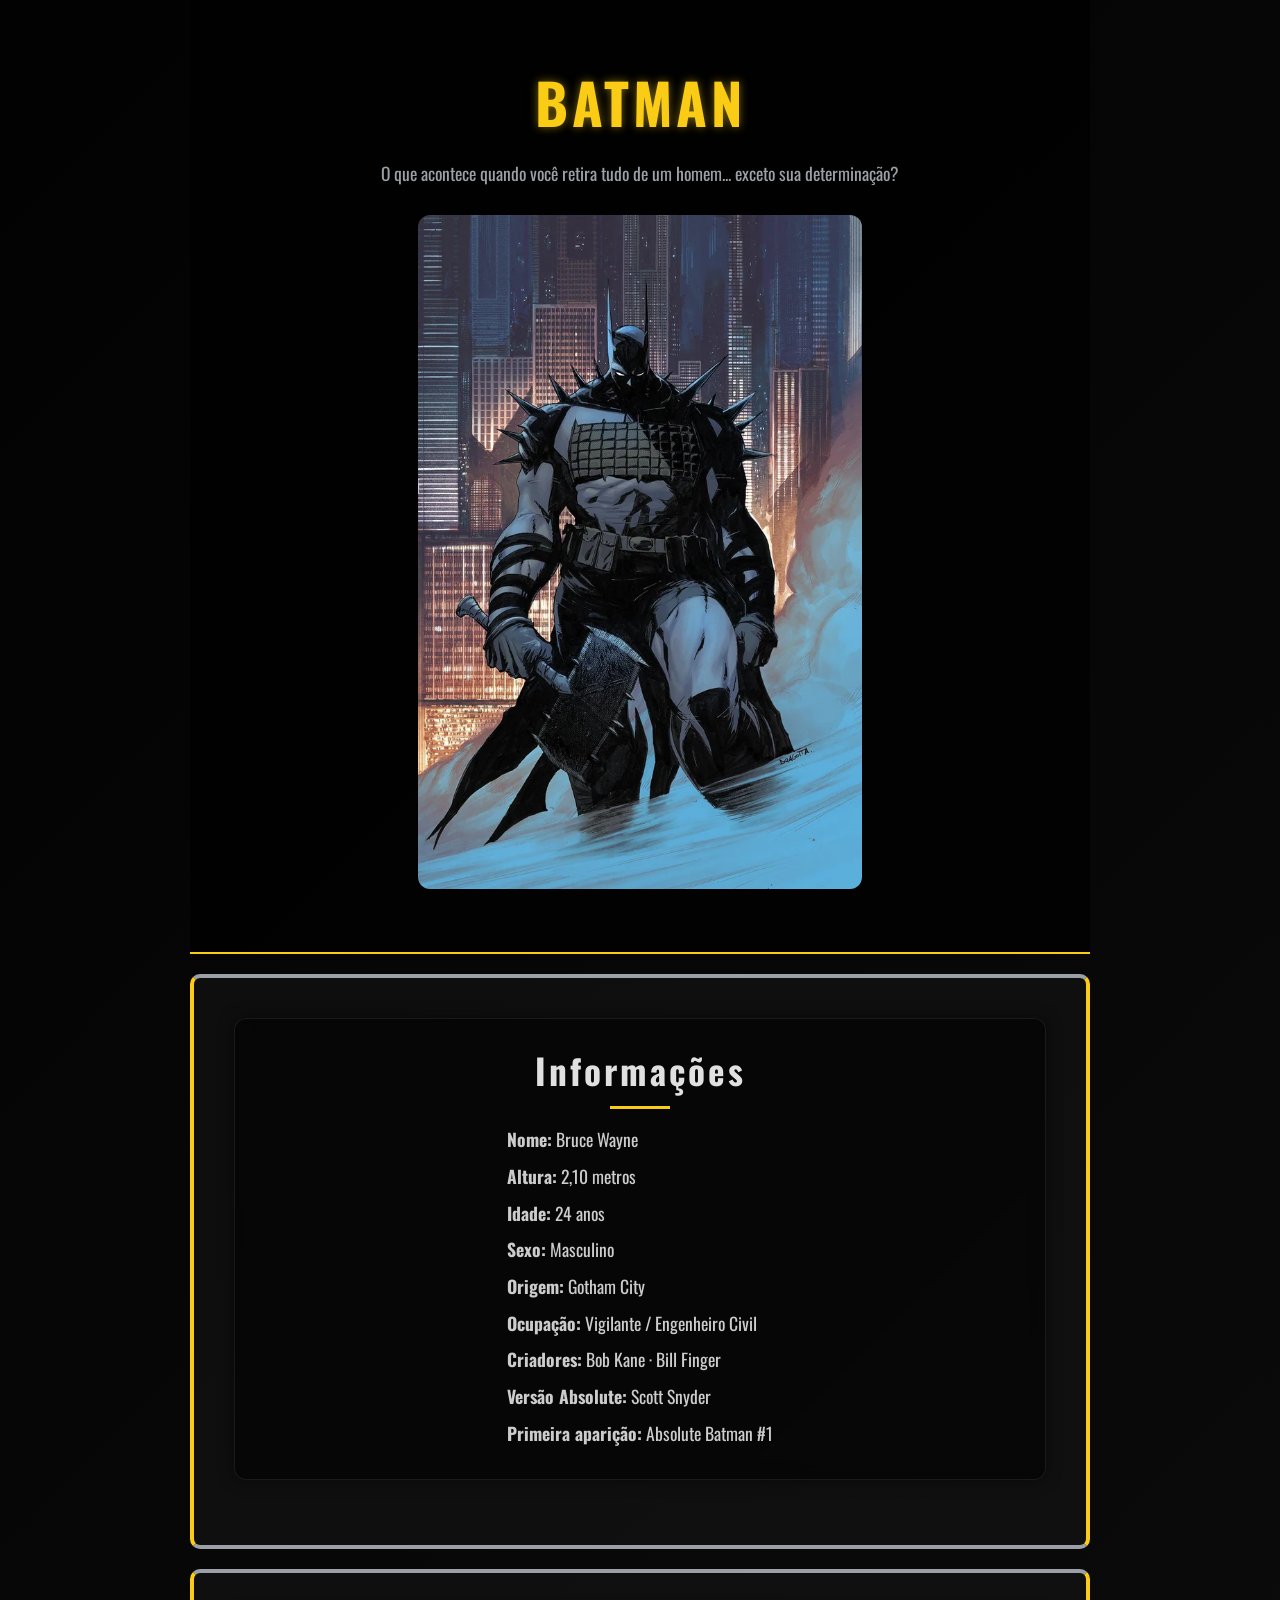
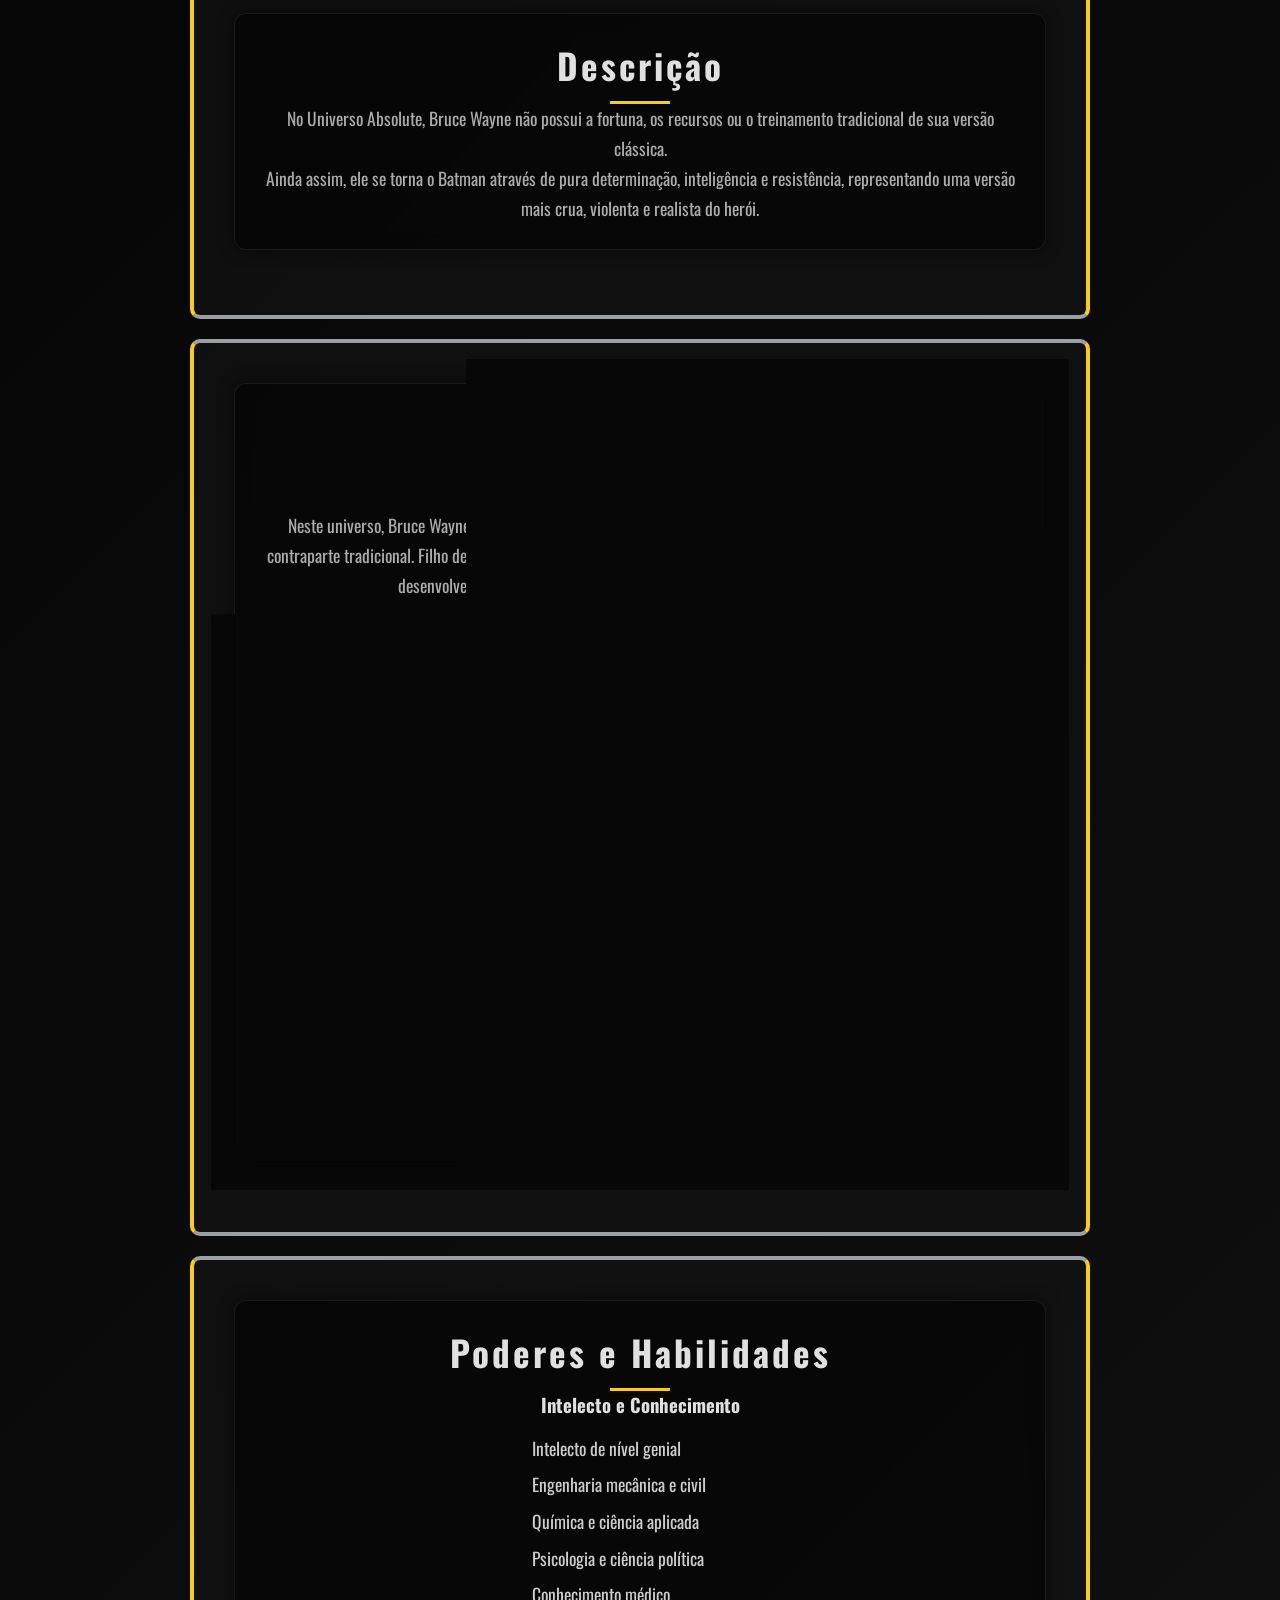
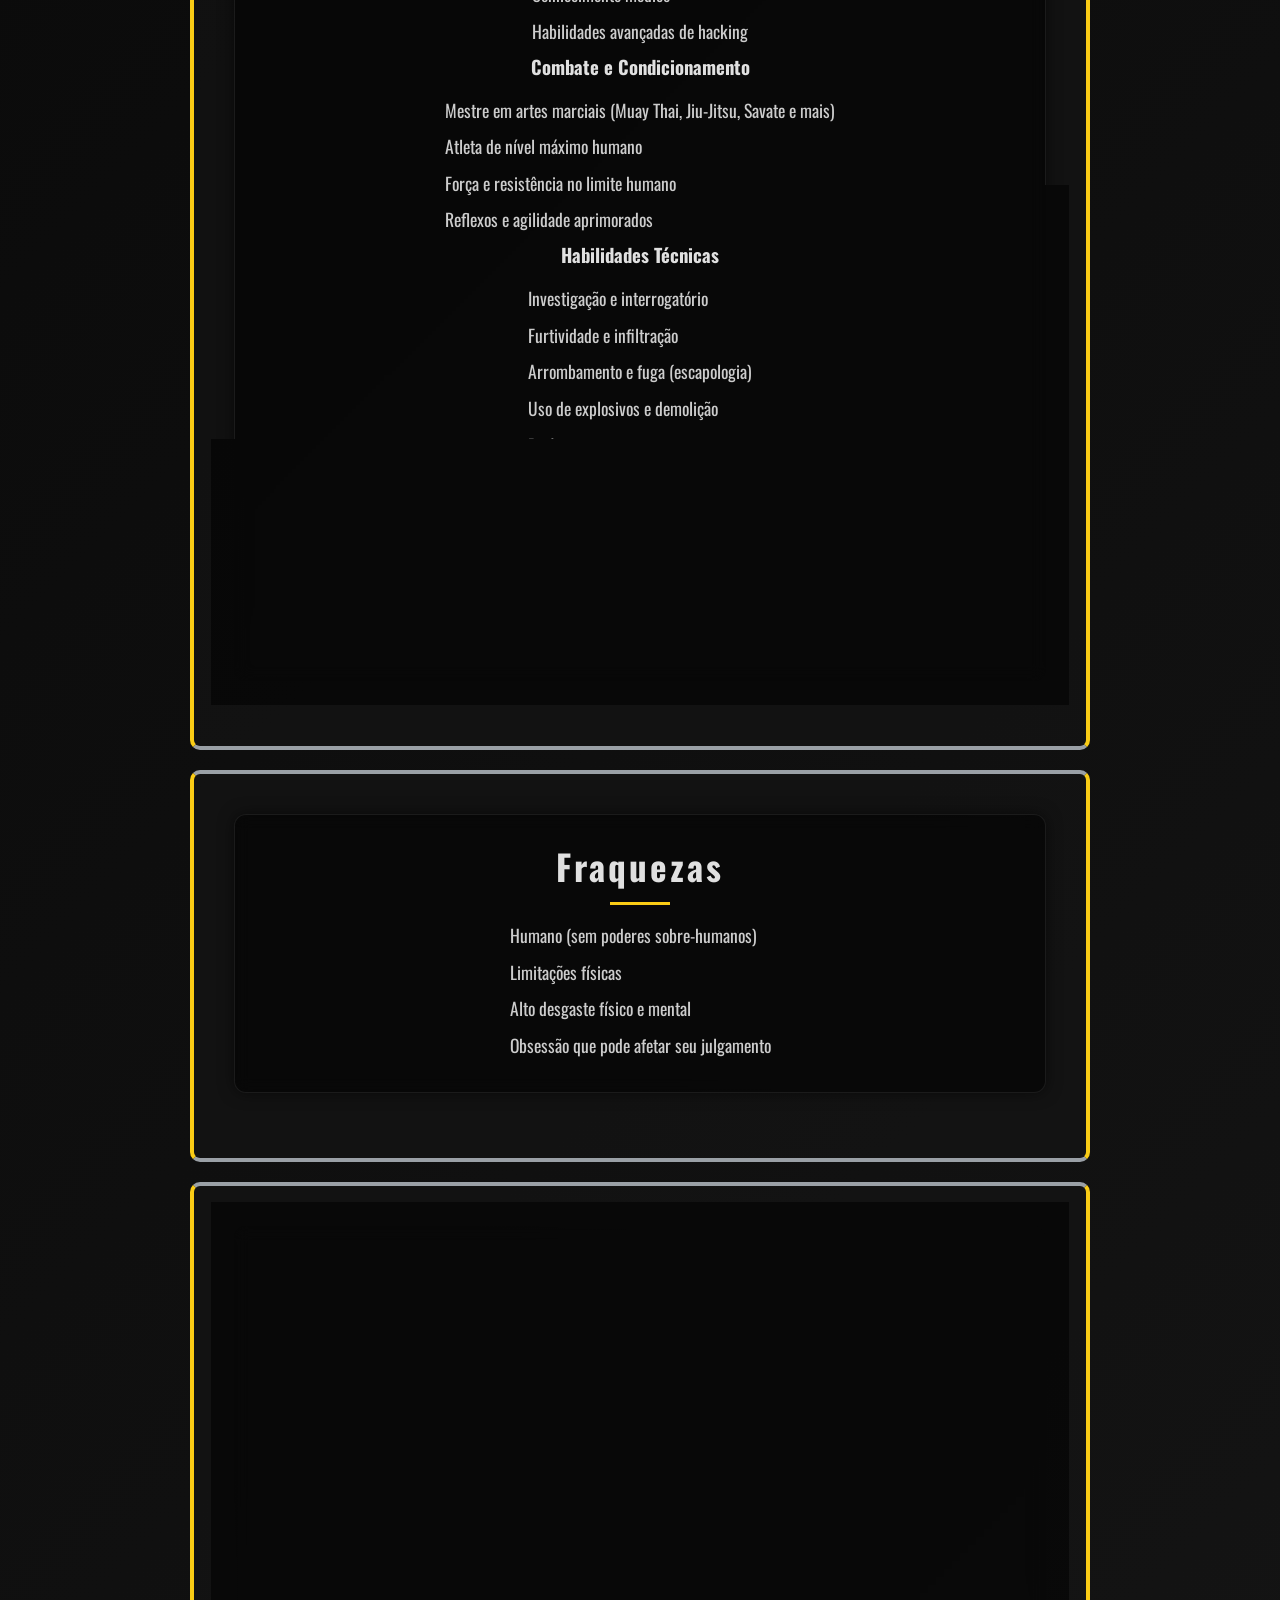
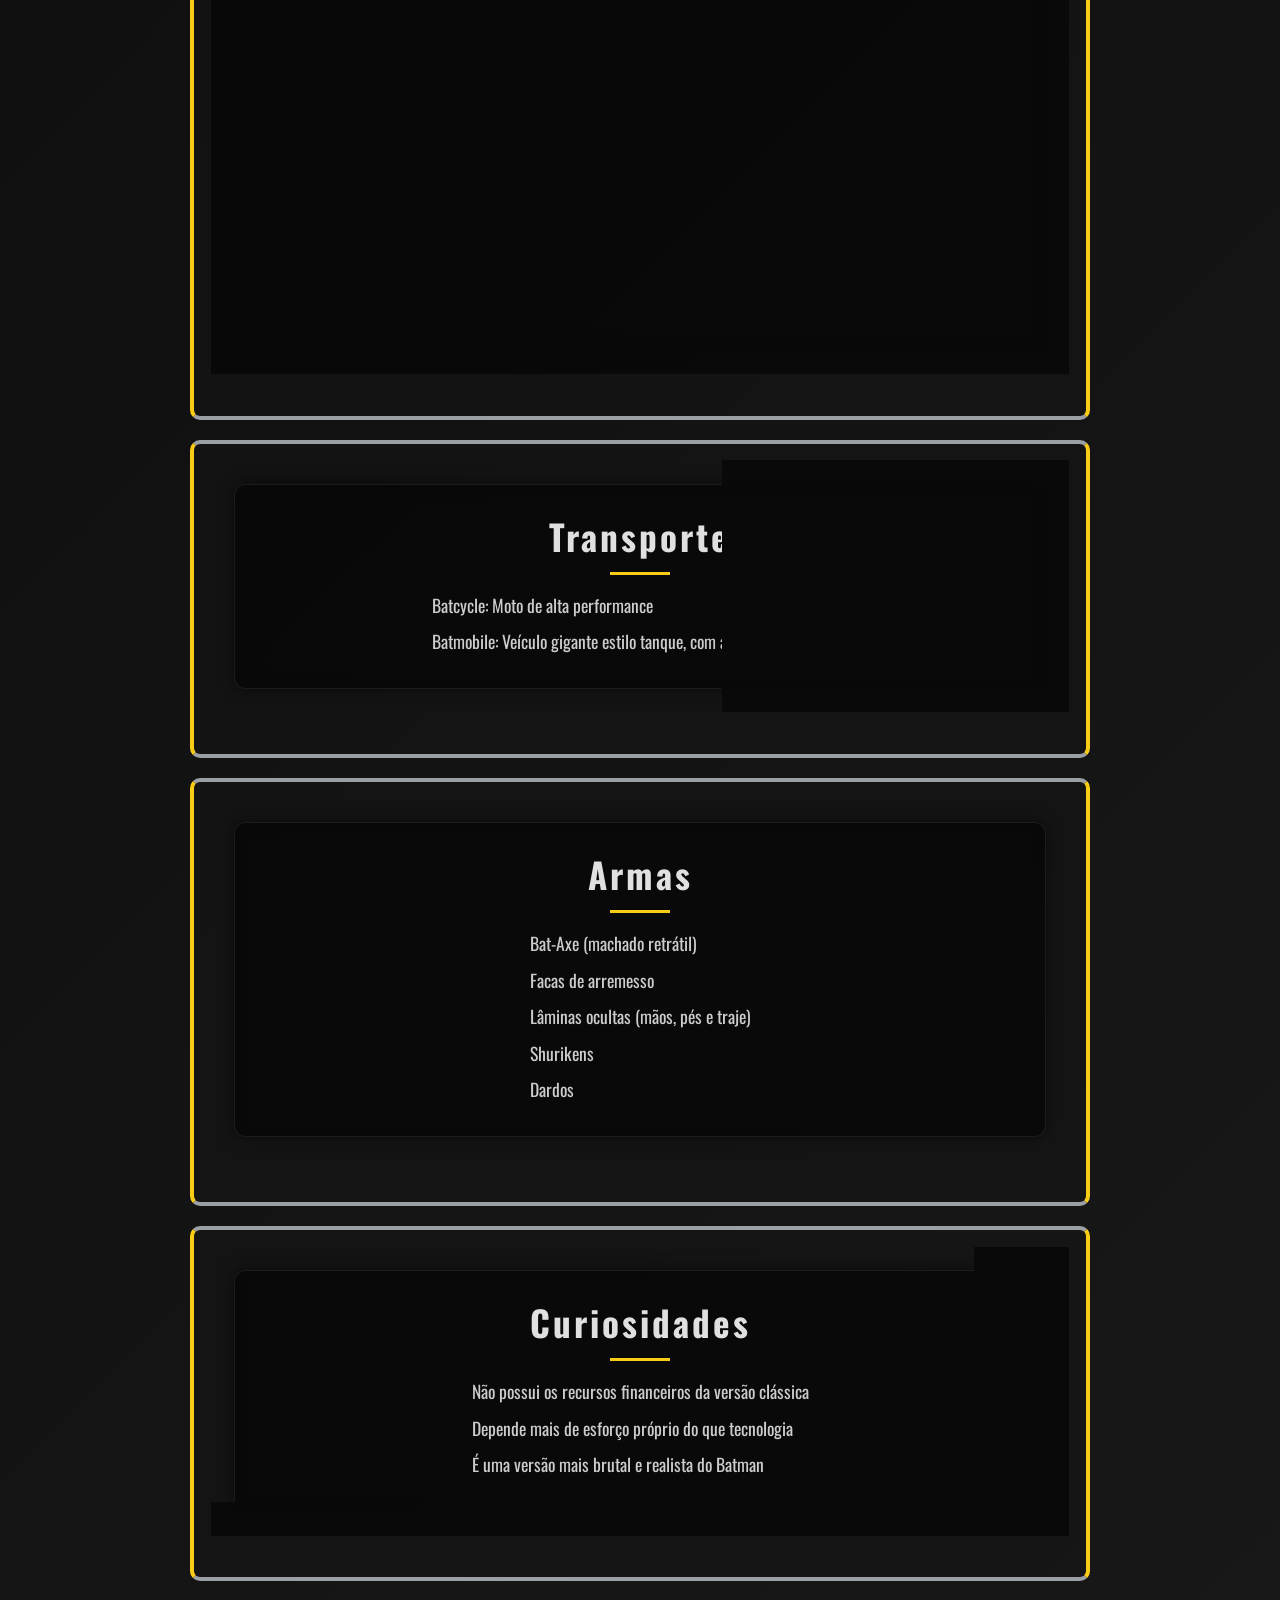
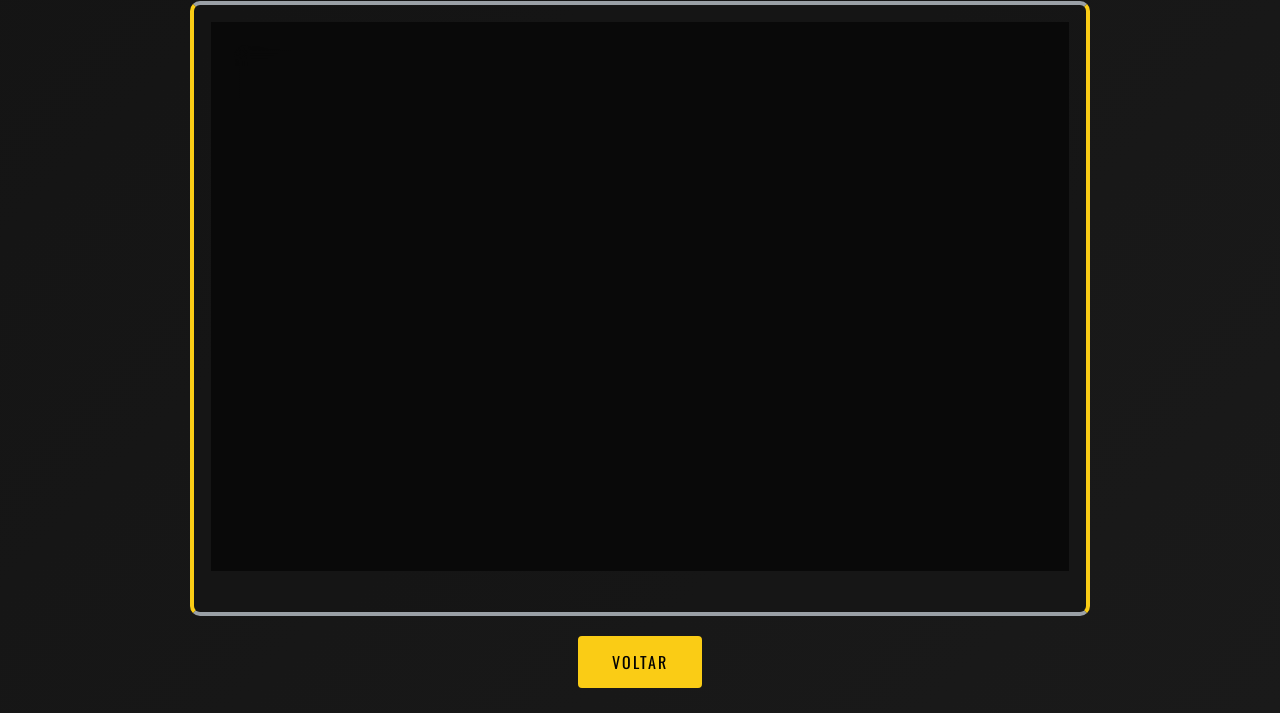
==== commit 942f894e: "feat: melhora visual dos cards, animações e organização do CSS" ====
--- a/templates/batman.html
+++ b/templates/batman.html
@@ -4,6 +4,7 @@
     <meta charset="UTF-8">
     <meta name="viewport" content="width=device-width, initial-scale=1.0">
     <title>Batman - DC Absolute</title>
+
     <link rel="stylesheet" href="../static/css/base.css">
     <link rel="stylesheet" href="../static/css/layout.css">
     <link rel="stylesheet" href="../static/css/components.css">
@@ -64,104 +65,103 @@
     </section>
 
     <!-- ORIGEM -->
-<section class="origem">
-    <div class="container">
-        <div class="section-box">
-            <h2>Origem</h2>
-
-            <h3>Infância</h3>
-            <p>
-                Neste universo, Bruce Wayne cresce em uma família de classe trabalhadora em Gotham,
-                longe da riqueza de sua contraparte tradicional. Filho de Martha Wayne, assistente social,
-                e Thomas Wayne, professor, ele vive em Crime Alley e desenvolve laços com pessoas que,
-                em outra realidade, seriam seus inimigos.
-            </p>
-
-            <h3>Evento Traumático</h3>
-            <p>
-                Durante uma excursão escolar ao zoológico de Gotham, um ataque armado muda sua vida para sempre.
-                Seu pai se sacrifica para salvar as crianças, morrendo diante de Bruce.
-            </p>
-
-            <p>
-                Preso entre morcegos após o ataque, Bruce vivencia um momento marcante que moldaria
-                sua identidade futura.
-            </p>
-
-            <h3>Desenvolvimento</h3>
-            <p>
-                Após a morte do pai, Bruce canaliza sua dor em crescimento pessoal. Ele treina com amigos,
-                aprende sobre o submundo do crime e desenvolve habilidades físicas e intelectuais.
-            </p>
-
-            <p>
-                Sem recursos financeiros, ele constrói sua jornada através de esforço próprio,
-                estudando engenharia, política e comportamento criminal.
-            </p>
-
-            <h3>Nascimento do Batman</h3>
-            <p>
-                Inicialmente adotando métodos brutais e baseados no medo, Bruce percebe que apenas combater
-                criminosos individuais não resolve o problema.
-            </p>
-
-            <p>
-                Ele então redefine sua missão: atacar as estruturas de poder e corrupção de Gotham.
-                Com equipamentos improvisados e bases espalhadas pela cidade, nasce o Batman —
-                uma figura construída não por privilégio, mas por resistência e obsessão.
-            </p>
-        </div>
-    </div>
-</section>
-
-
-<!-- HABILIDADES -->
-<section class="habilidades">
-    <div class="container">
-        <div class="section-box">
-            <h2>Poderes e Habilidades</h2>
-
-            <h3>Intelecto e Conhecimento</h3>
-            <ul>
-                <li>Intelecto de nível genial</li>
-                <li>Engenharia mecânica e civil</li>
-                <li>Química e ciência aplicada</li>
-                <li>Psicologia e ciência política</li>
-                <li>Conhecimento médico</li>
-                <li>Habilidades avançadas de hacking</li>
-            </ul>
-
-            <h3>Combate e Condicionamento</h3>
-            <ul>
-                <li>Mestre em artes marciais (Muay Thai, Jiu-Jitsu, Savate e mais)</li>
-                <li>Atleta de nível máximo humano</li>
-                <li>Força e resistência no limite humano</li>
-                <li>Reflexos e agilidade aprimorados</li>
-            </ul>
-
-            <h3>Habilidades Técnicas</h3>
-            <ul>
-                <li>Investigação e interrogatório</li>
-                <li>Furtividade e infiltração</li>
-                <li>Arrombamento e fuga (escapologia)</li>
-                <li>Uso de explosivos e demolição</li>
-                <li>Perícia com armas e arremessos</li>
-            </ul>
-
-            <h3>Outras Habilidades</h3>
-            <ul>
-                <li>Intimidação psicológica</li>
-                <li>Direção e pilotagem avançada</li>
-                <li>Mergulho e sobrevivência</li>
-                <li>Adaptação em ambientes extremos</li>
-            </ul>
-        </div>
-    </div>
-</section>
+    <section class="origem">
+        <div class="container">
+            <div class="section-box">
+                <h2>Origem</h2>
+
+                <h3>Infância</h3>
+                <p>
+                    Neste universo, Bruce Wayne cresce em uma família de classe trabalhadora em Gotham,
+                    longe da riqueza de sua contraparte tradicional. Filho de Martha Wayne, assistente social,
+                    e Thomas Wayne, professor, ele vive em Crime Alley e desenvolve laços com pessoas que,
+                    em outra realidade, seriam seus inimigos.
+                </p>
+
+                <h3>Evento Traumático</h3>
+                <p>
+                    Durante uma excursão escolar ao zoológico de Gotham, um ataque armado muda sua vida para sempre.
+                    Seu pai se sacrifica para salvar as crianças, morrendo diante de Bruce.
+                </p>
+
+                <p>
+                    Preso entre morcegos após o ataque, Bruce vivencia um momento marcante que moldaria
+                    sua identidade futura.
+                </p>
+
+                <h3>Desenvolvimento</h3>
+                <p>
+                    Após a morte do pai, Bruce canaliza sua dor em crescimento pessoal. Ele treina com amigos,
+                    aprende sobre o submundo do crime e desenvolve habilidades físicas e intelectuais.
+                </p>
+
+                <p>
+                    Sem recursos financeiros, ele constrói sua jornada através de esforço próprio,
+                    estudando engenharia, política e comportamento criminal.
+                </p>
+
+                <h3>Nascimento do Batman</h3>
+                <p>
+                    Inicialmente adotando métodos brutais e baseados no medo, Bruce percebe que apenas combater
+                    criminosos individuais não resolve o problema.
+                </p>
+
+                <p>
+                    Ele então redefine sua missão: atacar as estruturas de poder e corrupção de Gotham.
+                    Com equipamentos improvisados e bases espalhadas pela cidade, nasce o Batman —
+                    uma figura construída não por privilégio, mas por resistência e obsessão.
+                </p>
+            </div>
+        </div>
+    </section>
+
+    <!-- HABILIDADES -->
+    <section class="habilidades">
+        <div class="container">
+            <div class="section-box">
+                <h2>Poderes e Habilidades</h2>
+
+                <h3>Intelecto e Conhecimento</h3>
+                <ul>
+                    <li>Intelecto de nível genial</li>
+                    <li>Engenharia mecânica e civil</li>
+                    <li>Química e ciência aplicada</li>
+                    <li>Psicologia e ciência política</li>
+                    <li>Conhecimento médico</li>
+                    <li>Habilidades avançadas de hacking</li>
+                </ul>
+
+                <h3>Combate e Condicionamento</h3>
+                <ul>
+                    <li>Mestre em artes marciais (Muay Thai, Jiu-Jitsu, Savate e mais)</li>
+                    <li>Atleta de nível máximo humano</li>
+                    <li>Força e resistência no limite humano</li>
+                    <li>Reflexos e agilidade aprimorados</li>
+                </ul>
+
+                <h3>Habilidades Técnicas</h3>
+                <ul>
+                    <li>Investigação e interrogatório</li>
+                    <li>Furtividade e infiltração</li>
+                    <li>Arrombamento e fuga (escapologia)</li>
+                    <li>Uso de explosivos e demolição</li>
+                    <li>Perícia com armas e arremessos</li>
+                </ul>
+
+                <h3>Outras Habilidades</h3>
+                <ul>
+                    <li>Intimidação psicológica</li>
+                    <li>Direção e pilotagem avançada</li>
+                    <li>Mergulho e sobrevivência</li>
+                    <li>Adaptação em ambientes extremos</li>
+                </ul>
+            </div>
+        </div>
+    </section>
 
     <!-- FRAQUEZAS -->
     <section class="fraquezas">
-       <div class="container">
+        <div class="container">
             <div class="section-box">
                 <h2>Fraquezas</h2>
                 <ul>
@@ -171,73 +171,74 @@
                     <li>Obsessão que pode afetar seu julgamento</li>
                 </ul>
             </div>
-       </div>
+        </div>
     </section>
 
     <!-- EQUIPAMENTOS -->
-<!-- EQUIPAMENTOS -->
-<section class="equipamentos">
-    <div class="container">
-        <div class="section-box">
-            <h2>Equipamentos e Arsenal</h2>
-
-            <h3>Traje</h3>
-            <ul>
-                <li>Batsuit: Armadura resistente e à prova de balas</li>
-                <li>Capa com "asas" retráteis para planar e combate</li>
-            </ul>
-
-            <h3>Equipamentos</h3>
-            <ul>
-                <li>Cinto de utilidades</li>
-                <li>Gancho (Grappling Hook)</li>
-                <li>Lança-chamas</li>
-                <li>Kit de arrombamento</li>
-            </ul>
-
-            <h3>Dispositivos</h3>
-            <ul>
-                <li>Granadas de gás lacrimogêneo</li>
-                <li>Pellets explosivos</li>
-                <li>Pellets ácidos</li>
-                <li>Pellets sedativos e alucinógenos</li>
-            </ul>
-
-            <h3>Itens Especiais</h3>
-            <ul>
-                <li>Talismã de Hécate (invoca ajuda mágica)</li>
-                <li>Sistema Venom (removido)</li>
-            </ul>
-        </div>
-    </div>
-</section>
-<!-- TRANSPORTE -->
-<section class="transporte">
-    <div class="container">
-        <div class="section-box">
-            <h2>Transporte</h2>
-            <ul>
-                <li>Batcycle: Moto de alta performance</li>
-                <li>Batmobile: Veículo gigante estilo tanque, com armamento não letal</li>
-            </ul>
-        </div>
-    </div>
-</section>
-<!-- ARMAS -->
-<section class="armas">
-    <div class="container">
-        <div class="section-box">
-            <h2>Armas</h2>
-            <ul>
-                <li>Bat-Axe (machado retrátil)</li>
-                <li>Facas de arremesso</li>
-                <li>Lâminas ocultas (mãos, pés e traje)</li>
-                <li>Shurikens</li>
-                <li>Dardos</li>
-            </ul>
-        </div>
-    </div>
-</section>
+    <section class="equipamentos">
+        <div class="container">
+            <div class="section-box">
+                <h2>Equipamentos e Arsenal</h2>
+
+                <h3>Traje</h3>
+                <ul>
+                    <li>Batsuit: Armadura resistente e à prova de balas</li>
+                    <li>Capa com "asas" retráteis para planar e combate</li>
+                </ul>
+
+                <h3>Equipamentos</h3>
+                <ul>
+                    <li>Cinto de utilidades</li>
+                    <li>Gancho (Grappling Hook)</li>
+                    <li>Lança-chamas</li>
+                    <li>Kit de arrombamento</li>
+                </ul>
+
+                <h3>Dispositivos</h3>
+                <ul>
+                    <li>Granadas de gás lacrimogêneo</li>
+                    <li>Pellets explosivos</li>
+                    <li>Pellets ácidos</li>
+                    <li>Pellets sedativos e alucinógenos</li>
+                </ul>
+
+                <h3>Itens Especiais</h3>
+                <ul>
+                    <li>Talismã de Hécate (invoca ajuda mágica)</li>
+                    <li>Sistema Venom (removido)</li>
+                </ul>
+            </div>
+        </div>
+    </section>
+
+    <!-- TRANSPORTE -->
+    <section class="transporte">
+        <div class="container">
+            <div class="section-box">
+                <h2>Transporte</h2>
+                <ul>
+                    <li>Batcycle: Moto de alta performance</li>
+                    <li>Batmobile: Veículo gigante estilo tanque, com armamento não letal</li>
+                </ul>
+            </div>
+        </div>
+    </section>
+
+    <!-- ARMAS -->
+    <section class="armas">
+        <div class="container">
+            <div class="section-box">
+                <h2>Armas</h2>
+                <ul>
+                    <li>Bat-Axe (machado retrátil)</li>
+                    <li>Facas de arremesso</li>
+                    <li>Lâminas ocultas (mãos, pés e traje)</li>
+                    <li>Shurikens</li>
+                    <li>Dardos</li>
+                </ul>
+            </div>
+        </div>
+    </section>
 
     <!-- CURIOSIDADES -->
     <section class="curiosidades">
@@ -296,14 +297,15 @@
                         </li>
                     </ul>
                 </div>
-            </div>
-        </div>
-    </section>
-
+
+            </div>
+        </div>
+    </section>
 
     <!-- VOLTAR -->
     <div class="btn-container">
         <a href="herois.html" class="btn-link">Voltar</a>
     </div>
 
-</body>+</body>
+</html>
--- a/static/css/base.css
+++ b/static/css/base.css
@@ -13,6 +13,7 @@
     --cor-destaque: #f0c040;
     --fonte-principal: 'Oswald', Arial, sans-serif;
     --max-largura: 800px;
+    --transicao-padrao: 0.3s ease;
 }
 
 /* ============================================
@@ -40,6 +41,7 @@
 
     background-size: cover;
     background-position: center;
+
     background-attachment: fixed;
 
     color: var(--cor-texto);
@@ -53,4 +55,21 @@
     justify-content: center;
     gap: 20px;
     flex-wrap: wrap;
+}
+
+.secundario-item {
+    transition: var(--transicao-padrao);
+}
+
+.secundario-item:hover {
+    transform: translateY(-4px);
+}
+
+a {
+    text-decoration: none;
+    transition: var(--transicao-padrao);
+}
+
+p {
+    margin-bottom: 12px;
 }
--- a/static/css/layout.css
+++ b/static/css/layout.css
@@ -103,8 +103,8 @@
    FUNDO DAS SEÇÕES (INFO, HABILIDADES, ETC)
    ============================================ */
 .info, .habilidades, .equipamentos, .descricao, .origem, .curiosidades, .secundarios {
-    background-color: #8B0000; /* vermelho escuro */
-    padding: 50px 20px;        /* mais espaço acima/baixo */
+    background-color: transparent;
+    padding: 50px 20px;        
 }
 
 /* Ajuste de container já existente */
@@ -133,4 +133,16 @@
     width: 80px;
     height: 80px;
     border-radius: 50%;
+}
+
+
+
+.section-box ul li {
+    transition: 0.2s;
+    list-style-type: none
+}
+
+.section-box ul li:hover {
+    color: var(--cor-destaque);
+    transform: translateX(5px);
 }
--- a/static/css/components.css
+++ b/static/css/components.css
@@ -6,13 +6,11 @@
     margin-bottom: 20px;
 }
 
-/* serve tanto pra <button> quanto <a> */
 .btn-link,
 #btn-herois {
     display: inline-block;
     position: relative;
     overflow: hidden;
-
     text-decoration: none;
     background: transparent;
     border: 2px solid var(--cor-destaque);
@@ -25,7 +23,6 @@
     cursor: pointer;
 }
 
-/* efeito */
 .btn-link::after,
 #btn-herois::after {
     content: "";
@@ -72,7 +69,9 @@
     border: 1px solid rgba(255,255,255,0.05);
     opacity: 0;
     transform: translateY(20px);
-    animation: fadeUp 0.6s ease forwards;
+    position: relative;
+    z-index: 1;
+    overflow: visible;
 }
 
 .card h3 {
@@ -91,6 +90,11 @@
     transform: translateY(-8px) scale(1.05);
     box-shadow: 0 0 25px var(--cor-destaque);
 }
+
+.card {
+    animation: fadeUp 0.6s ease forwards, glowPulse 2s infinite;
+}
+
 .card:hover h3 {
     letter-spacing: 1px;
 }
@@ -206,74 +210,28 @@
     box-shadow: 0 0 20px #10833a;
 }
 
-/* ============================================
-   BOTÃO / LINK 
-   ============================================ */
-.btn-container {
-    text-align: center;
-    margin-bottom: 20px;
-}
-
-/* serve tanto pra <button> quanto <a> */
-.btn-link,
-#btn-herois {
-    display: inline-block;
-    position: relative;
-    overflow: hidden;
-
-    text-decoration: none;
-    background: transparent;
-    border: 2px solid var(--cor-destaque);
-    color: var(--cor-destaque);
-    font-family: var(--fonte-principal);
-    letter-spacing: 2px;
-    text-transform: uppercase;
-    padding: 12px 32px;
-    border-radius: 4px;
-    cursor: pointer;
-}
-
-/* efeito */
-.btn-link::after,
-#btn-herois::after {
-    content: "";
-    position: absolute;
-    width: 100%;
-    height: 100%;
-    background: var(--cor-destaque);
-    top: 0;
-    left: -100%;
-    transition: 0.3s;
-    z-index: -1;
-}
-
-.btn-link:hover::after,
-#btn-herois:hover::after {
-    left: 0;
-}
-
-.btn-link:hover,
-#btn-herois:hover {
-    color: #000;
-}
-
 
 
 .section-box {
     background: rgba(0, 0, 0, 0.55);
-    padding: 30px;
+    backdrop-filter: blur(8px);
+
     border-radius: 12px;
-    backdrop-filter: blur(10px);
+    padding: 25px;
     margin-bottom: 25px;
+
     border: 1px solid rgba(255, 255, 255, 0.08);
 
-    box-shadow: 0 0 15px rgba(0,0,0,0.6);
+    box-shadow: 0 0 15px rgba(0,0,0,0.5);
     transition: 0.3s;
+
+    text-align: center;
 }
 
 .section-box:hover {
     transform: translateY(-6px) scale(1.01);
-    box-shadow: 0 0 25px rgba(169, 48, 24, 0.4);
+    box-shadow: 0 0 25px var(--cor-destaque);
+    animation: glowPulse 2s infinite;
 }
 
 
@@ -286,31 +244,14 @@
 .section-box li {
     margin: 6px 0;
 }
-.section-box {
-    text-align: center;
-}
+
 
 .section-box h2 {
     font-size: 2.2rem;
     letter-spacing: 3px;
 }
 
-.section-box {
-    background: rgba(0, 0, 0, 0.55);
-    backdrop-filter: blur(8px);
-
-    border-radius: 12px;
-    padding: 25px;
-
-    box-shadow: 0 0 15px rgba(0,0,0,0.5);
-    transition: 0.3s;
-
-    text-align: center;
-}
-
-.section-box:hover {
-    transform: translateY(-5px);
-}
+
 
 .section-box ul {
     display: inline-block;
@@ -318,17 +259,56 @@
 }
 
 .hero-img {
-    max-width: 350px;
+    max-width: 450px;
     width: 100%;
     display: block;
     margin: 25px auto 0;
-    border-radius: 12px;
-
-    box-shadow: 0 0 25px rgba(169, 48, 24, 0.6);
+    border-radius: 15px;
+
+    border: 3px solid transparent;
+    transition: all 0.3s ease;
+}
+
+.hero-img:hover {
+    border: 3px solid var(--cor-destaque);
+    transform: scale(1.05);
+    box-shadow: 0 0 20px var(--cor-destaque);
+    animation: glowPulse 1.2s infinite;
+}
+
+.section-box {
+    position: relative;
+    z-index: 0;
+    isolation: isolate;
+}
+
+/* camada da borda animada */
+.section-box::before {
+    content: "";
+    position: absolute;
+    inset: -2px; /* controla espessura da borda */
+
+    border-radius: 14px;
+
+    background: linear-gradient(
+        90deg,
+        transparent,
+        var(--cor-destaque),
+        transparent
+    );
+
+    background-size: 200% 200%;
+    animation: borderFlow 3s linear infinite;
+
+    opacity: 0;
+    filter: blur(2px); 
     transition: 0.3s;
-}
-
-.hero-img:hover {
-    transform: scale(1.05);
-    box-shadow: 0 0 40px rgba(169, 48, 24, 0.9);
+
+    z-index: -1;
+}
+
+/* ativa no hover */
+.section-box:hover::before {
+    opacity: 1;
+    opacity: 0.6;
 }
--- a/static/css/themes.css
+++ b/static/css/themes.css
@@ -37,6 +37,8 @@
     padding: 20px;
     border-left: 4px solid #facc15;
     border-right: 4px solid #facc15;
+    border-top: 4px solid #9aa0a6;
+    border-bottom: 4px solid #9aa0a6;
 }
 
 .batman-theme li {
@@ -107,6 +109,8 @@
 
     border-left: 4px solid #ff3c00;
     border-right: 4px solid #ffae00;
+    border-top: 4px solid #ffae00;
+    border-bottom: 4px solid #ff3c00;
 
     max-width: 900px;
 
@@ -167,12 +171,9 @@
 
 .superman-theme .hero-img {
     width: 100%;
-    max-width: 350px;
     display: block;
     margin: 20px auto;
     border-radius: 12px;
-    border: 3px solid #ffae00;
-    box-shadow: 0 0 25px rgba(255, 174, 0, 0.6);
 }
 .superman-theme section:hover {
     transform: translateY(-5px);
@@ -208,6 +209,8 @@
     border-radius: 10px;
     border-left: 4px solid #D63041;
     border-right: 4px solid #F39D24;
+    border-top: 4px solid #F39D24;
+    border-bottom: 4px solid #D63041;
 }
 
 .flash-theme li {
@@ -234,9 +237,6 @@
     border: 3px solid #D63041;
 }
 
-/* ===============================
-   TEMA DA WONDER WOMAN
-================================ */
 /* ===============================
    TEMA DA WONDER WOMAN
 ================================ */
@@ -268,6 +268,8 @@
     border-radius: 10px;
     border-left: 4px solid #b6b4b3;
     border-right: 4px solid #b6b4b3;
+    border-top: 4px solid #b6b4b3;
+    border-bottom: 4px solid #b6b4b3;
     padding: 12px;
     max-width: 900px;
     transition: 0.3s;
@@ -277,7 +279,7 @@
     transform: translateY(-3px);
 }
 
-/* TEXTO (CORRIGE BUG DE TEXTO CINZA) */
+/* TEXTO */
 .wonderwoman-theme p,
 .wonderwoman-theme li,
 .wonderwoman-theme span,
@@ -307,7 +309,6 @@
 /* IMAGENS */
 .wonderwoman-theme .imagem img {
     width: 100%;
-    max-width: 400px;
     display: block;
     margin: 30px auto;
     border-radius: 12px;
@@ -321,22 +322,6 @@
     color: #A93018;
     text-shadow: 0 0 8px rgba(169, 48, 24, 0.6);
 }
-.hero-img {
-    width: 100%;
-    max-width: 400px;
-    margin-top: 30px;
-
-    border-radius: 12px;
-    border: 3px solid #A93018;
-
-    box-shadow: 0 0 20px rgba(169, 48, 24, 0.5);
-
-    transition: 0.3s;
-}
-
-.hero-img:hover {
-    transform: scale(1.05);
-}
 
 /* ===============================
    TEMA DO CAÇADOR DE MARTE
@@ -376,6 +361,9 @@
     margin: 20px auto;
     padding: 20px;
     border-left: 4px solid #16a34a;
+    border-right: 4px solid #4ade80;
+    border-bottom: 4px solid #4ade80;
+    border-top: 4px solid #4ade80;
 }
 
 .martian-theme h2 {
@@ -399,7 +387,6 @@
 
 .martian-theme .imagem img {
     width: 100%;
-    max-width: 400px;
     display: block;
     margin: 20px auto;
     border-radius: 10px;
@@ -444,6 +431,9 @@
     margin: 20px auto;
     padding: 20px;
     border-left: 4px solid #22c55e;
+    border-right: 4px solid #22c55e;
+    border-bottom: 4px solid #22c55e;
+    border-top: 4px solid #22c55e;
 }
 
 .lantern-theme h2 {
@@ -467,19 +457,13 @@
 
 .lantern-theme .imagem img {
     width: 100%;
-    max-width: 400px;
     display: block;
     margin: 20px auto;
     border-radius: 10px;
     border: 3px solid #22c55e;
 }
 
-.wonderwoman-theme p,
-.wonderwoman-theme li,
-.wonderwoman-theme span,
-.wonderwoman-theme strong {
-    color: #FFEFDC;
-}
+
 
 /* =========================================
    PADRÃO GLOBAL (TODOS OS HERÓIS)
@@ -506,4 +490,32 @@
     margin: 20px auto;
     padding: 20px;
     border-radius: 10px;
+}
+
+/* ============================================
+   CORES PADRÃO POR PERSONAGEM (USADO NO HOVER)
+   ============================================ */
+
+.batman-theme {
+    --cor-destaque: #facc15;
+}
+
+.superman-theme {
+    --cor-destaque: #ff3c00;
+}
+
+.flash-theme {
+    --cor-destaque: #F39D24;
+}
+
+.wonderwoman-theme {
+    --cor-destaque: #A93018;
+}
+
+.lantern-theme {
+    --cor-destaque: #22c55e;
+}
+
+.martian-theme {
+    --cor-destaque: #16a34a;
 }
--- a/static/css/animations.css
+++ b/static/css/animations.css
@@ -1,6 +1,39 @@
 @keyframes fadeUp {
+    from {
+        opacity: 0;
+        transform: translateY(20px);
+    }
     to {
         opacity: 1;
         transform: translateY(0);
     }
-}+}
+/* ============================================
+   GLOW ANIMADO DE ENERGIA
+   ============================================ */
+
+@keyframes glowPulse {
+    0% {
+        box-shadow: 0 0 5px var(--cor-destaque);
+    }
+    50% {
+        box-shadow: 0 0 20px var(--cor-destaque);
+    }
+    100% {
+        box-shadow: 0 0 5px var(--cor-destaque);
+    }
+}
+
+/* ============================================
+   BORDA ANIMADA (NEON)
+============================================ */
+
+@keyframes borderFlow {
+    0% {
+        background-position: 0% 50%;
+    }
+    100% {
+        background-position: 200% 50%;
+    }
+}
+
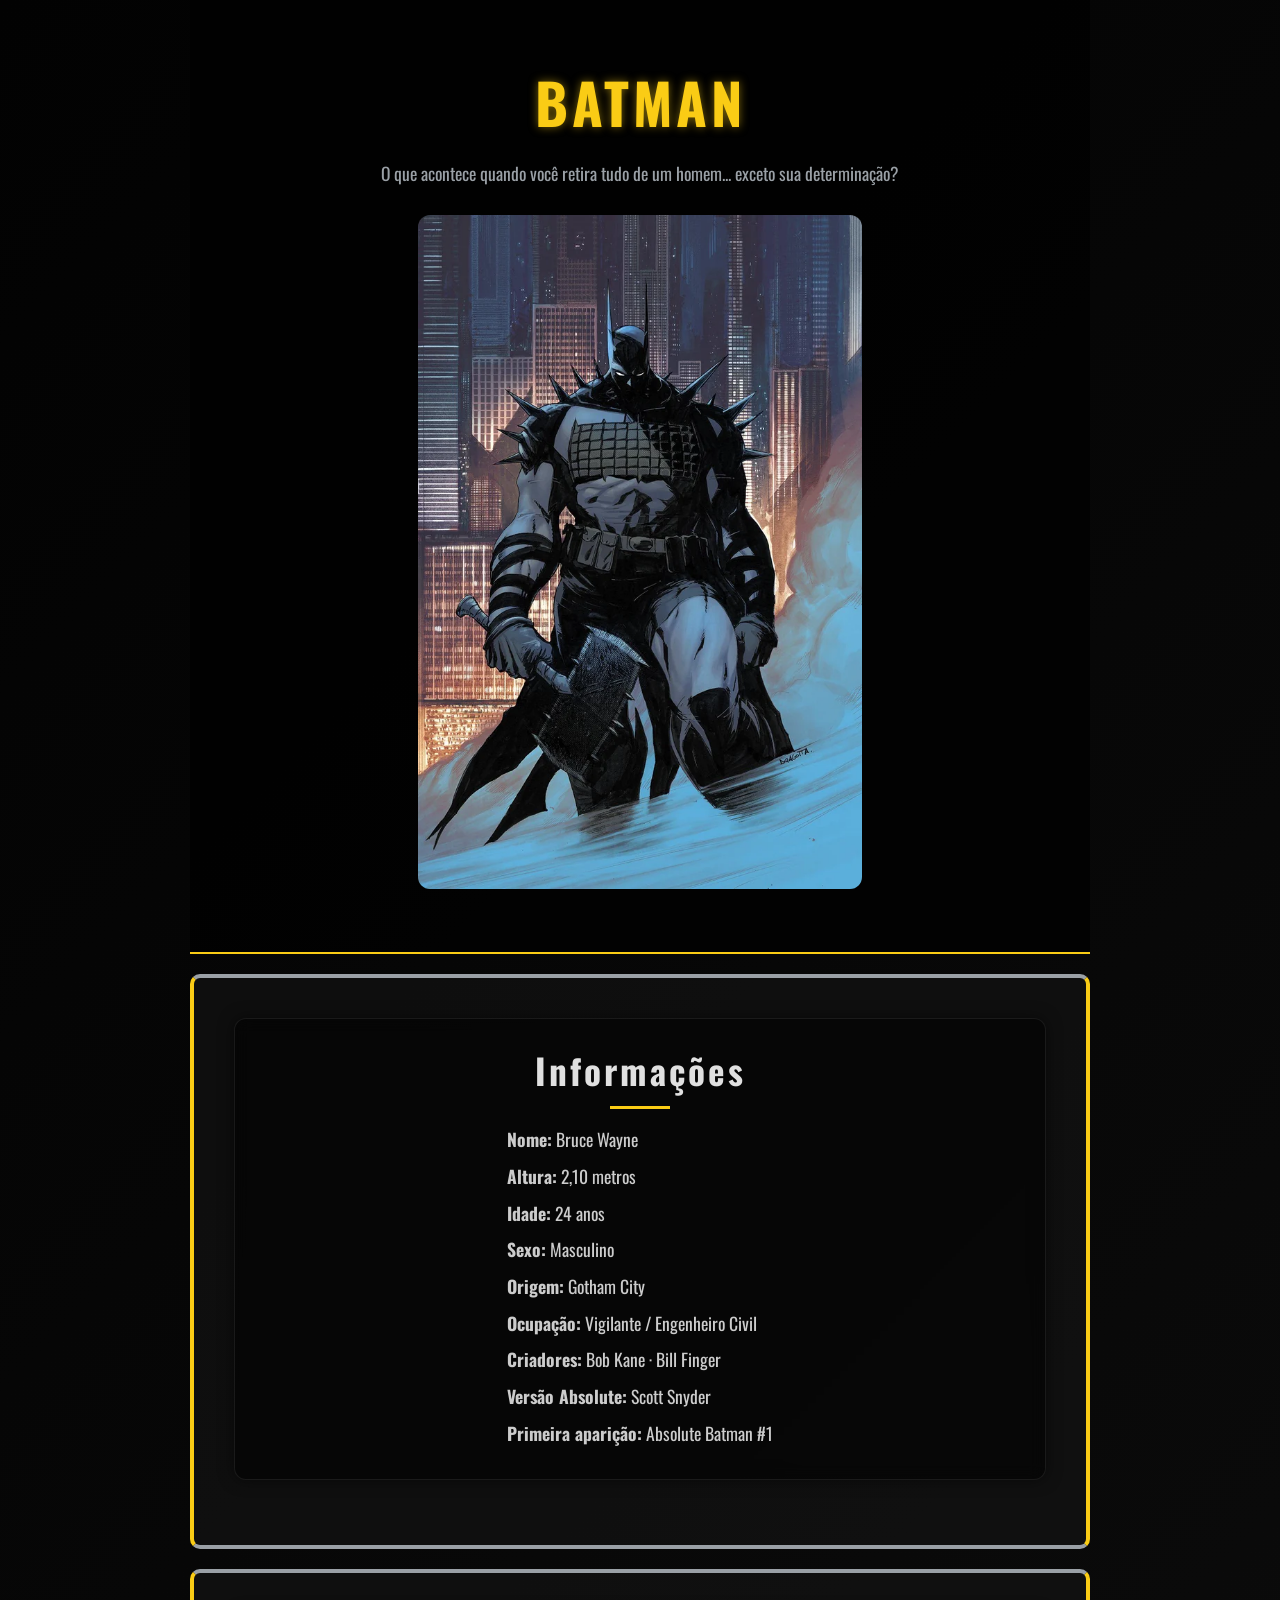
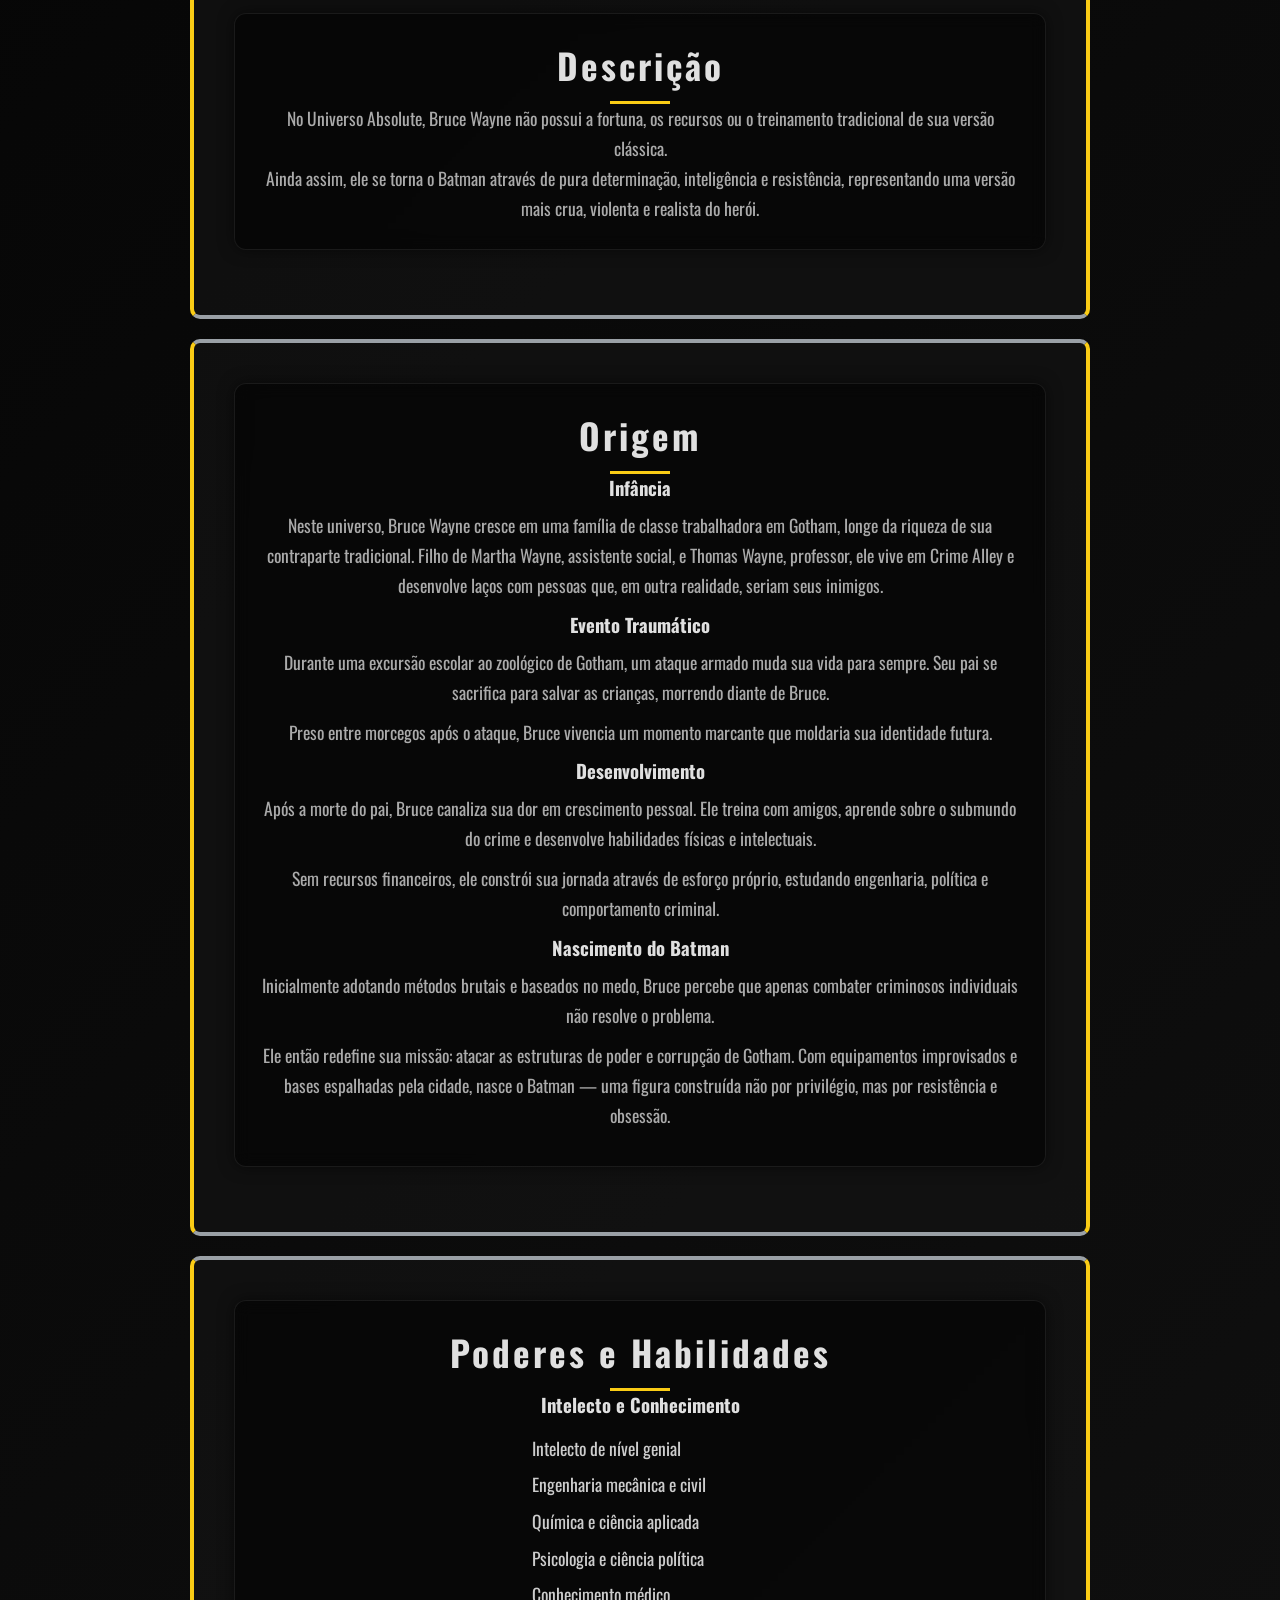
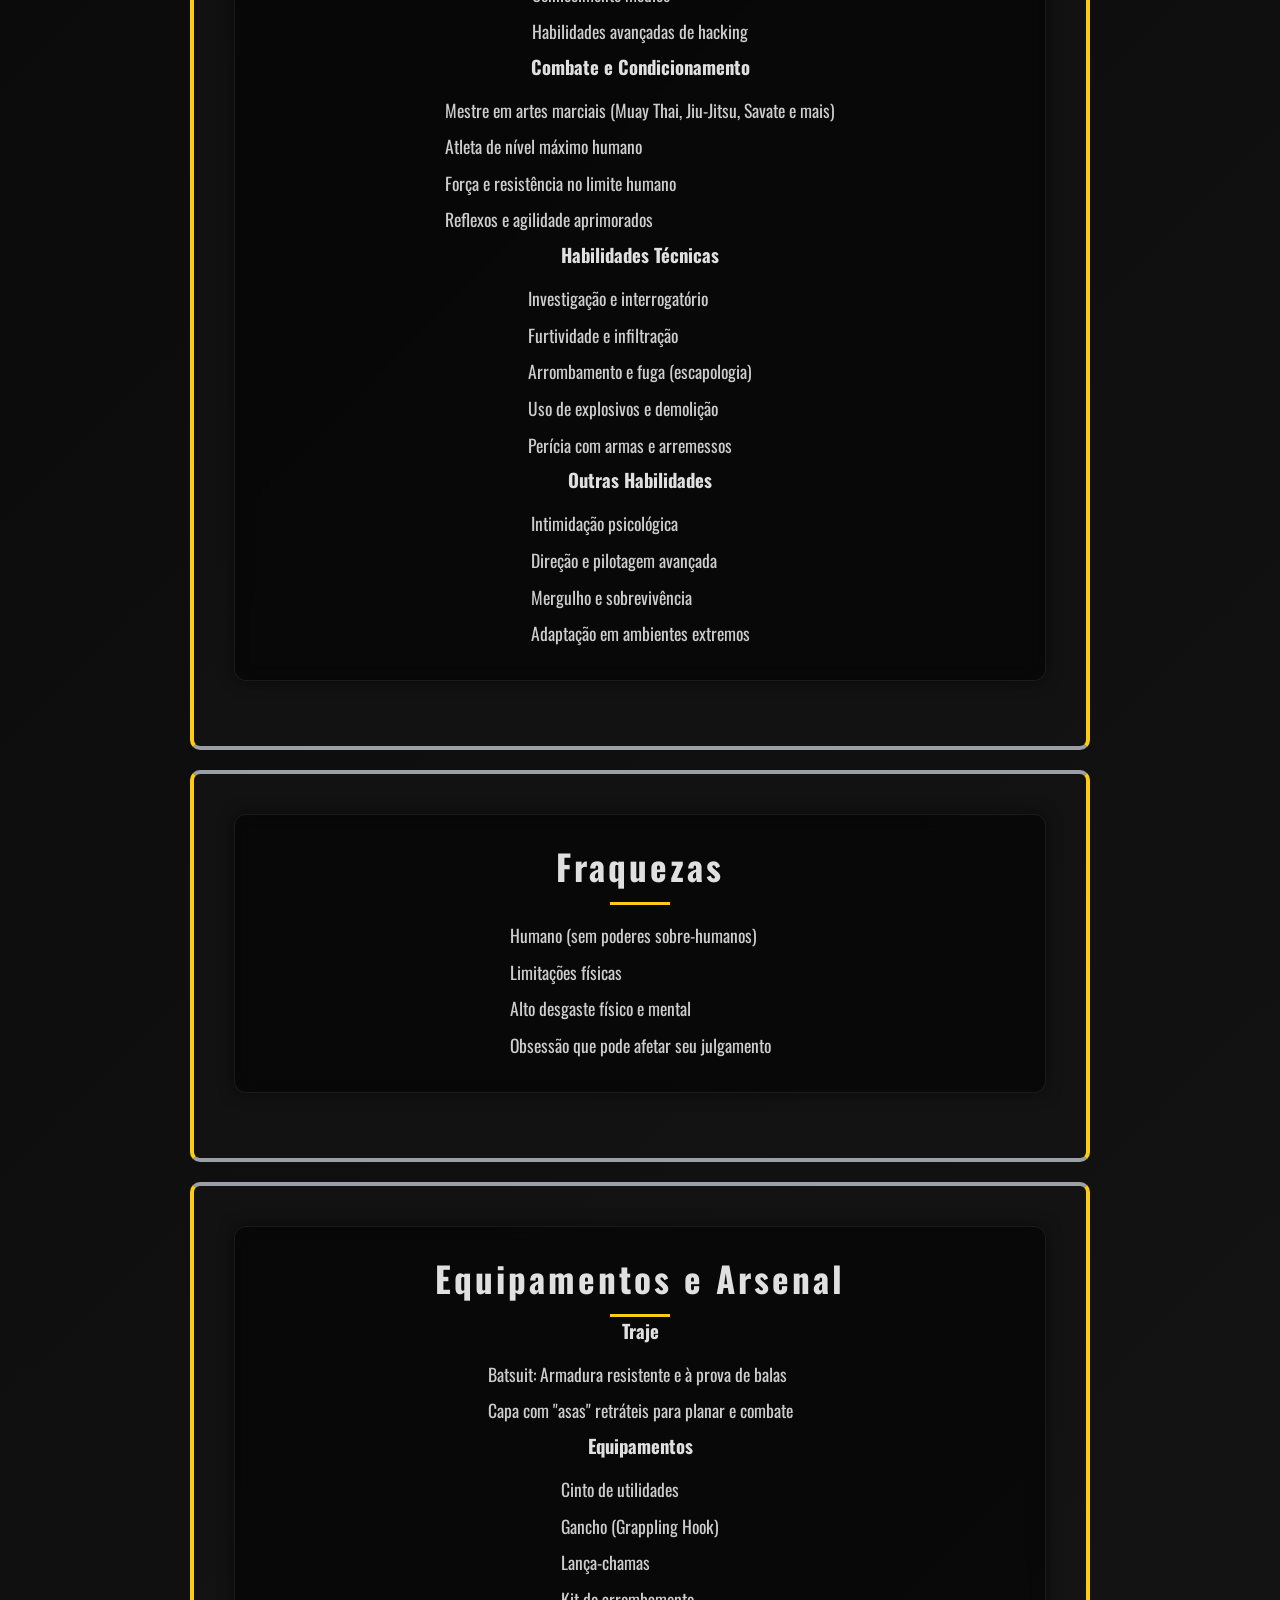
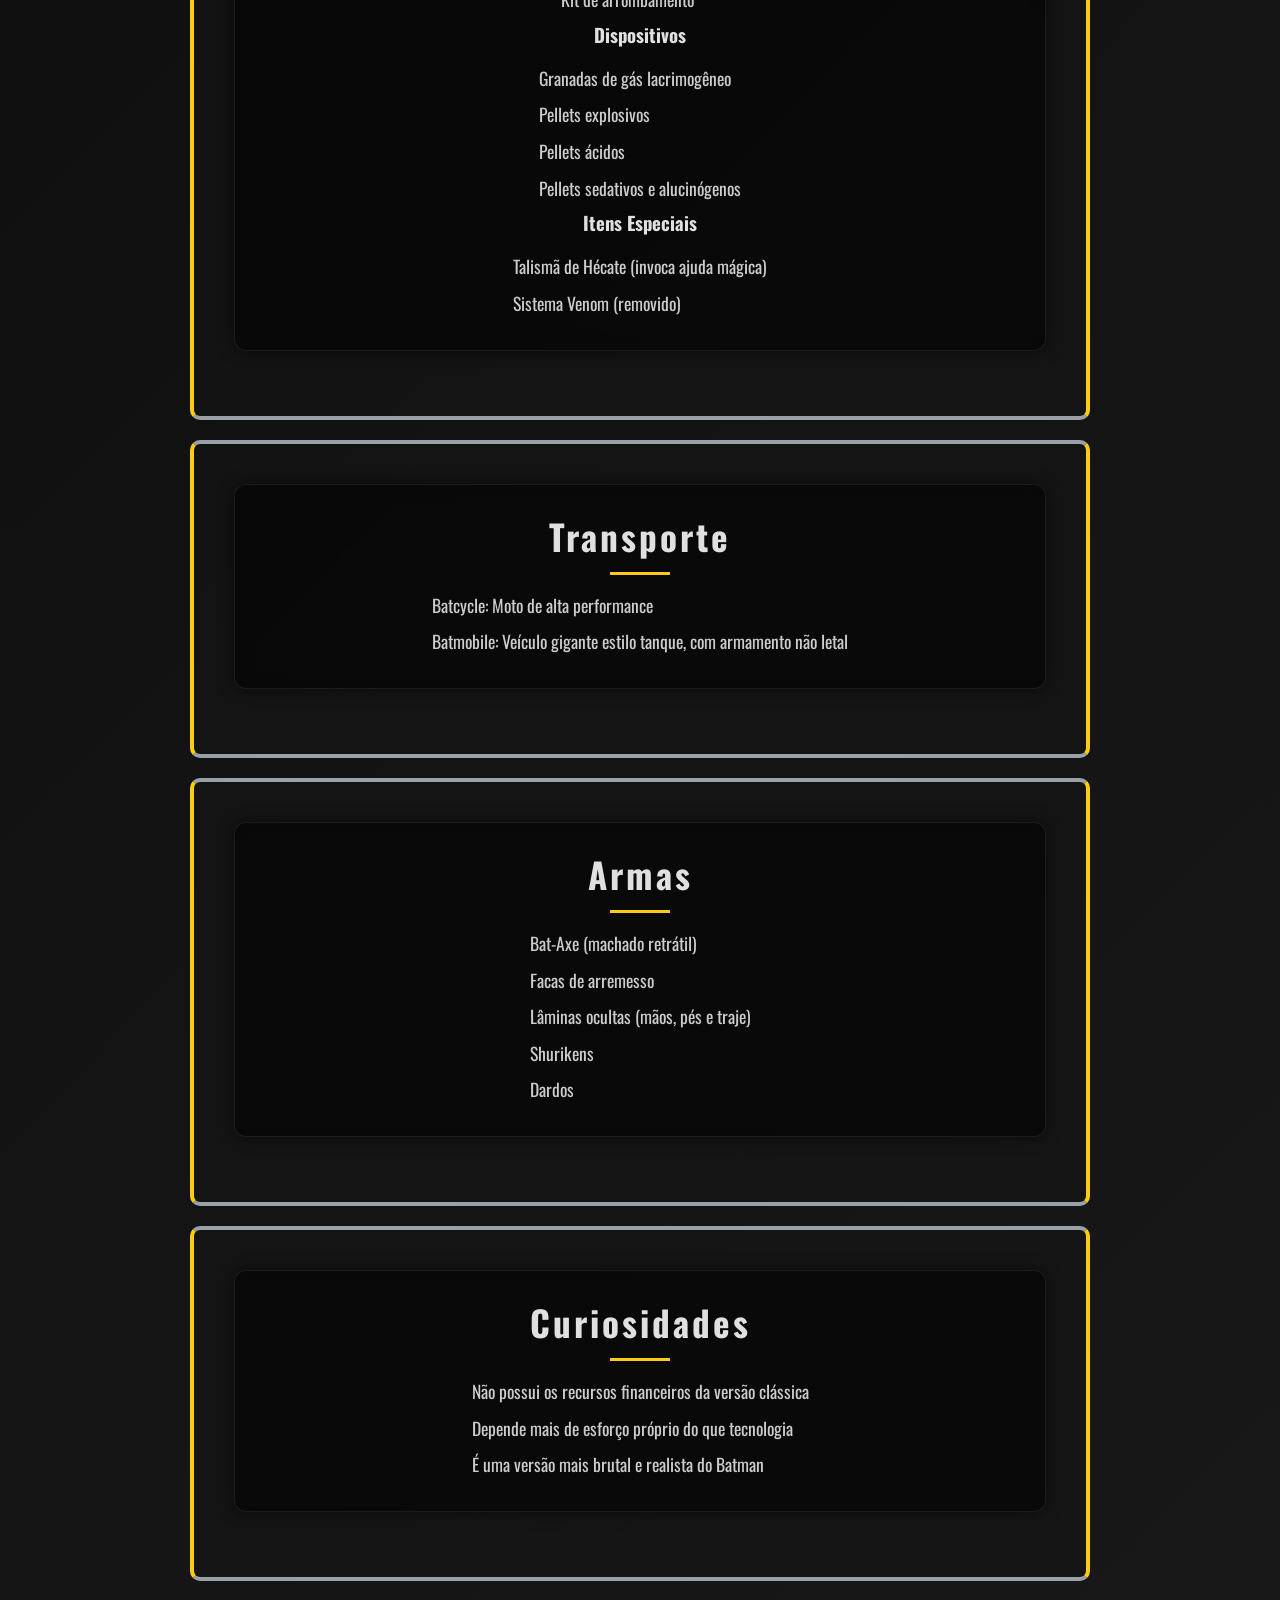
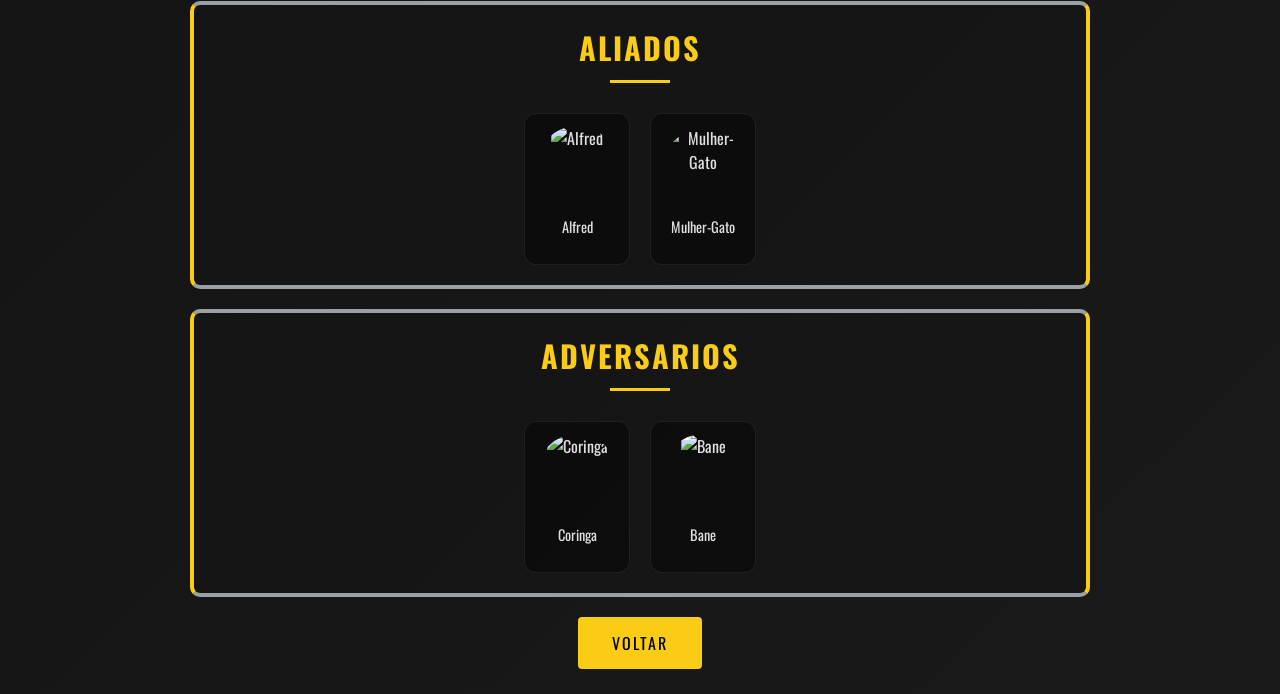
==== commit 0060f073: "melhoria nos secundarios e modal" ====
--- a/templates/batman.html
+++ b/templates/batman.html
@@ -254,52 +254,61 @@
         </div>
     </section>
 
-    <!-- PERSONAGENS SECUNDÁRIOS -->
-    <section class="secundarios">
-        <div class="container">
-            <div class="section-box">
-                <h2>Personagens Secundários</h2>
-
-                <div class="aliados">
-                    <h3>Aliados</h3>
-                    <ul class="secundarios-lista">
-                        <li class="secundario-item">
-                            <div class="secundario-icone">
-                                <img src="#" alt="Aliado 1">
-                            </div>
-                            <p>Nome do aliado</p>
-                        </li>
-
-                        <li class="secundario-item">
-                            <div class="secundario-icone">
-                                <img src="#" alt="Aliado 2">
-                            </div>
-                            <p>Nome do aliado</p>
-                        </li>
-                    </ul>
-                </div>
-
-                <div class="adversarios">
-                    <h3>Adversários</h3>
-                    <ul class="secundarios-lista">
-                        <li class="secundario-item">
-                            <div class="secundario-icone">
-                                <img src="#" alt="Adversário 1">
-                            </div>
-                            <p>Nome do adversário</p>
-                        </li>
-
-                        <li class="secundario-item">
-                            <div class="secundario-icone">
-                                <img src="#" alt="Adversário 2">
-                            </div>
-                            <p>Nome do adversário</p>
-                        </li>
-                    </ul>
-                </div>
-
-            </div>
-        </div>
+        <!-- PERSONAGENS SECUNDÁRIOS -->
+    <section class="secundarios-lista">
+
+    <h2>Aliados</h2>
+
+    <div class="secundario-item clickable"
+        data-name="Alfred Pennyworth"
+        data-description="Mentor e figura paterna de Bruce Wayne."
+        data-image="../static/img/alfred.jpg">
+
+        <div class="secundario-icone">
+            <img src="../static/img/alfred.jpg" alt="Alfred">
+        </div>
+        <p>Alfred</p>
+    </div>
+
+    <div class="secundario-item clickable"
+        data-name="Mulher-Gato"
+        data-description="Selina Kyle é uma ladra habilidosa e interesse romântico de Batman."
+        data-image="../static/img/catwoman.jpg">
+
+        <div class="secundario-icone">
+            <img src="../static/img/catwoman.jpg" alt="Mulher-Gato">
+        </div>
+        <p>Mulher-Gato</p>
+    </div>
+
+    </section>
+    <!--Antagonistas-->
+    <section class="secundarios-lista">
+
+    <h2>Adversarios</h2>
+
+    <div class="secundario-item clickable"
+        data-name="Coringa"
+        data-description="Um criminoso caótico que vive para espalhar o caos."
+        data-image="../static/img/coringa.jpg">
+
+        <div class="secundario-icone">
+            <img src="../static/img/coringa.jpg" alt="Coringa">
+        </div>
+        <p>Coringa</p>
+    </div>
+
+    <div class="secundario-item clickable"
+        data-name="Bane"
+        data-description="Um inimigo extremamente forte e estratégico."
+        data-image="../static/img/bane.jpg">
+
+        <div class="secundario-icone">
+            <img src="../static/img/bane.jpg" alt="Bane">
+        </div>
+        <p>Bane</p>
+    </div>
+
     </section>
 
     <!-- VOLTAR -->
--- a/static/css/layout.css
+++ b/static/css/layout.css
@@ -119,27 +119,59 @@
 }
 
 .secundarios-lista {
-    display: flex;
-    justify-content: center;
-    gap: 20px;
-    flex-wrap: wrap;
+  display: flex;
+  flex-wrap: wrap;
+  justify-content: center;
+  gap: 20px;
+
+  margin: 30px 0;
+}
+.secundarios-lista h2 {
+  width: 100%;
+  text-align: center;
+  margin-bottom: 10px;
+  color: var(--cor-destaque);
 }
 
 .secundario-item {
     text-align: center;
+    cursor: pointer;
+    padding: 12px;
+    border-radius: 12px;
+    background: rgba(0, 0, 0, 0.4);
+    border: 1px solid rgba(255,255,255,0.08);
+    transition: 0.3s;
+}
+
+.secundario-icone {
+  width: 80px;
+  height: 80px;
+  overflow: hidden;
+  border-radius: 50%;
+  margin: auto;
 }
 
 .secundario-icone img {
-    width: 80px;
-    height: 80px;
-    border-radius: 50%;
+  width: 100%;
+  height: 100%;
+  object-fit: cover;
+  transition: 0.3s;
 }
-
-
+.secundario-item:hover img {
+  transform: scale(1.1);
+}
+.secundario-item:hover {
+  transform: translateY(-5px) scale(1.08);
+  box-shadow: 0 0 15px var(--cor-destaque);
+}
+.secundario-item p {
+  margin-top: 8px;
+  font-size: 0.9rem;
+}
 
 .section-box ul li {
     transition: 0.2s;
-    list-style-type: none
+    list-style-type: none;
 }
 
 .section-box ul li:hover {
--- a/static/css/components.css
+++ b/static/css/components.css
@@ -311,4 +311,106 @@
 .section-box:hover::before {
     opacity: 1;
     opacity: 0.6;
+}
+
+.modal {
+  position: fixed;
+  z-index: 999;
+  left: 0;
+  top: 0;
+  width: 100%;
+  height: 100%;
+  background-color: rgba(0,0,0,0.85);
+
+  opacity: 0;
+  visibility: hidden;
+  pointer-events: none;
+
+  transition: opacity 0.3s ease;
+}
+
+.modal.show {
+  opacity: 1;
+  visibility: visible;
+  pointer-events: auto;
+}
+
+.modal-content {
+  position: relative;
+  width: 70%;
+  max-width:700px;
+  margin: 8% auto;
+  padding: 25px;
+  border-radius: 12px;
+  display: flex;
+  gap: 20px;
+  align-items: center;
+  text-align: left;
+  box-shadow: 0 0 25px rgba(0, 0, 0, 0.8);
+  border: 1px solid rgba(255, 255, 255, 0.1);
+  transform: scale(0.8);
+  transition: transform 0.3s ease;
+}
+
+.modal.show .modal-content {
+  transform: scale(1);
+}
+
+.close-btn {
+  position: absolute;
+  top: 12px;
+  right: 15px;
+
+  width: 40px;
+  height: 40px;
+  display: flex;
+  align-items: center;
+  justify-content: center;
+
+  font-size: 22px;
+  font-weight: bold;
+
+  color: var(--cor-destaque);
+  background:rgba(0, 0, 0, 0.6);
+  border: 1px solid var(--cor-destaque);
+  border-radius: 50%;
+  cursor: pointer;
+
+  transition: all 0.3s ease;
+}
+
+#heroImage {
+  width: 250px;
+  border-radius: 10px;
+  object-fit: cover;
+}
+
+.modal-text {
+  flex: 1;
+
+  background: rgba(0, 0, 0, 0.7);
+  padding: 15px;
+  border-radius: 8px;
+  background: rgba(0, 0, 0, 0.55);
+  backdrop-filter: blur(4px);
+}
+
+.close-btn:hover {
+  background: var(--cor-destaque);
+  color: #000;
+
+  transform: scale(1.15) rotate(90deg);
+  box-shadow: 0 0 10px var(--cor-destaque);
+}
+
+.close-btn:active {
+  transform: scale(0.95);
+}
+
+
+@media (max-width: 768px) {
+  .modal-content {
+    flex-direction: column;
+    text-align: center;
+  }
 }
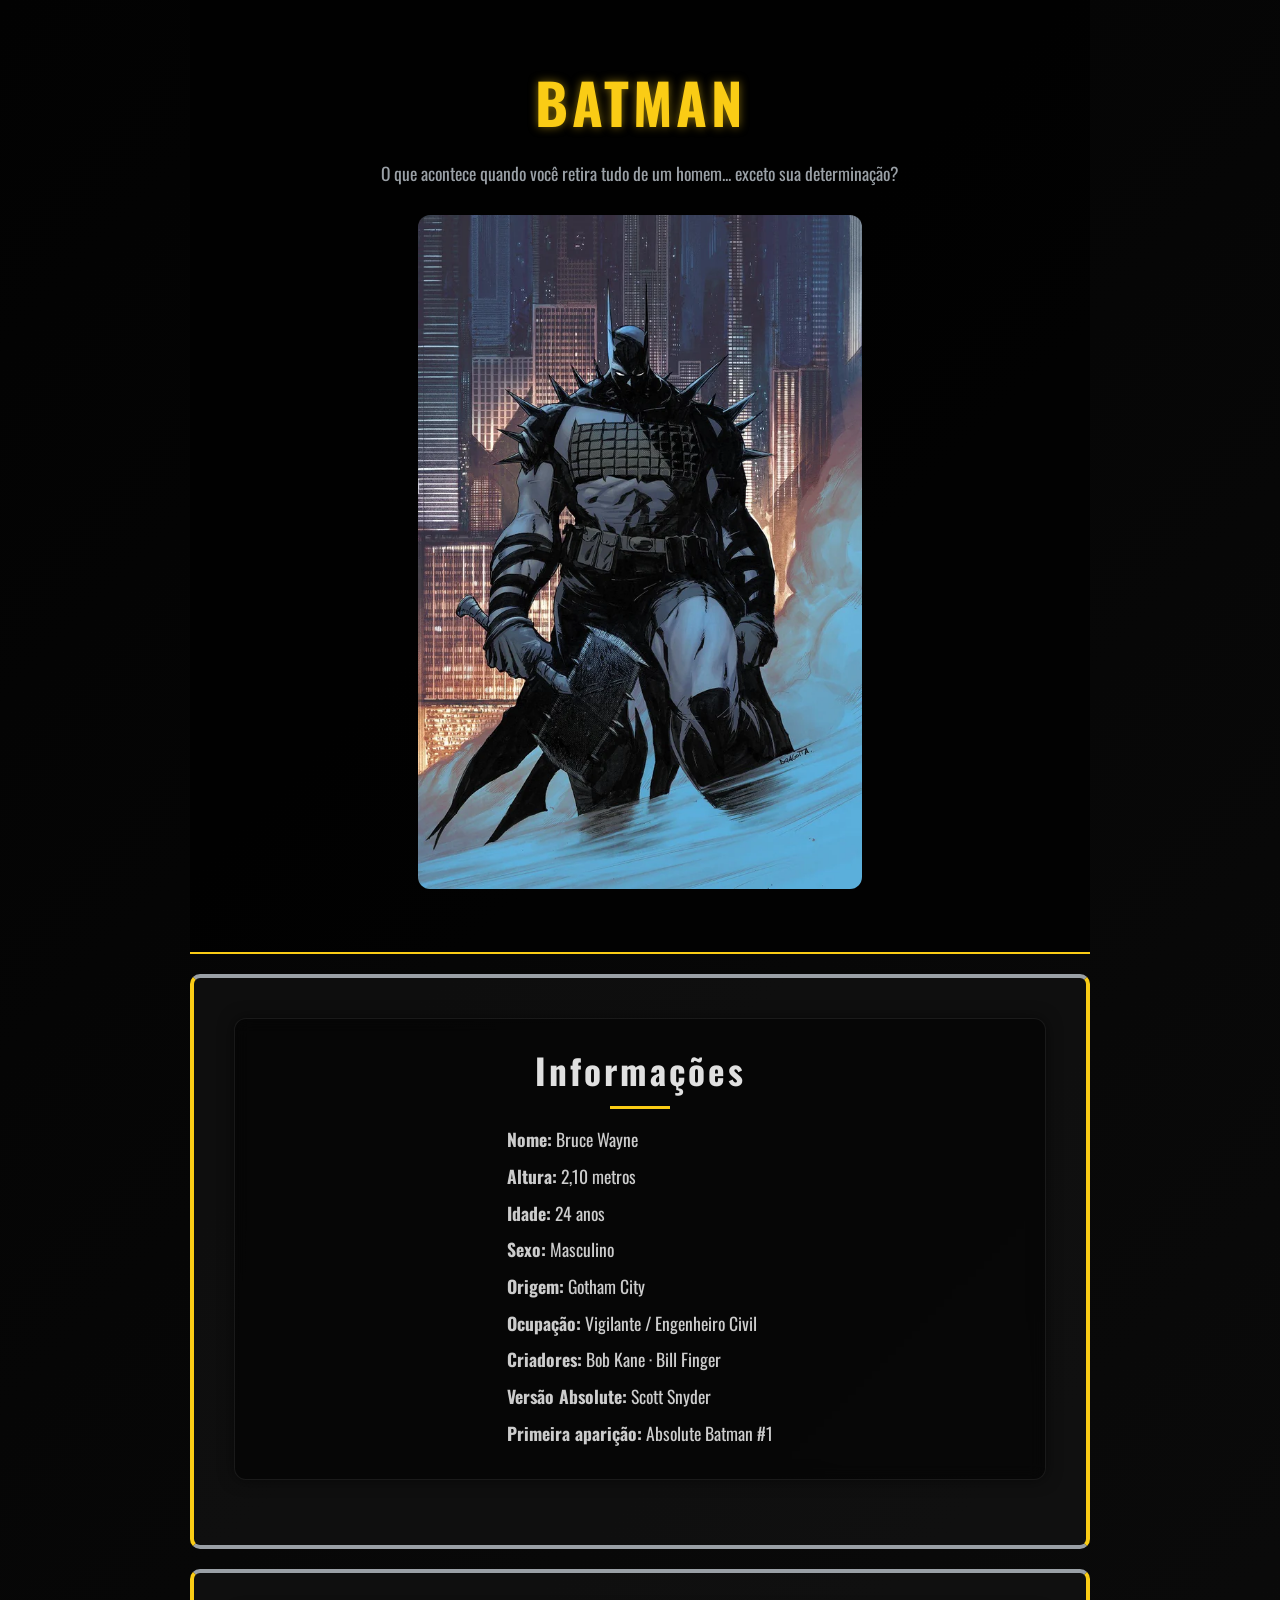
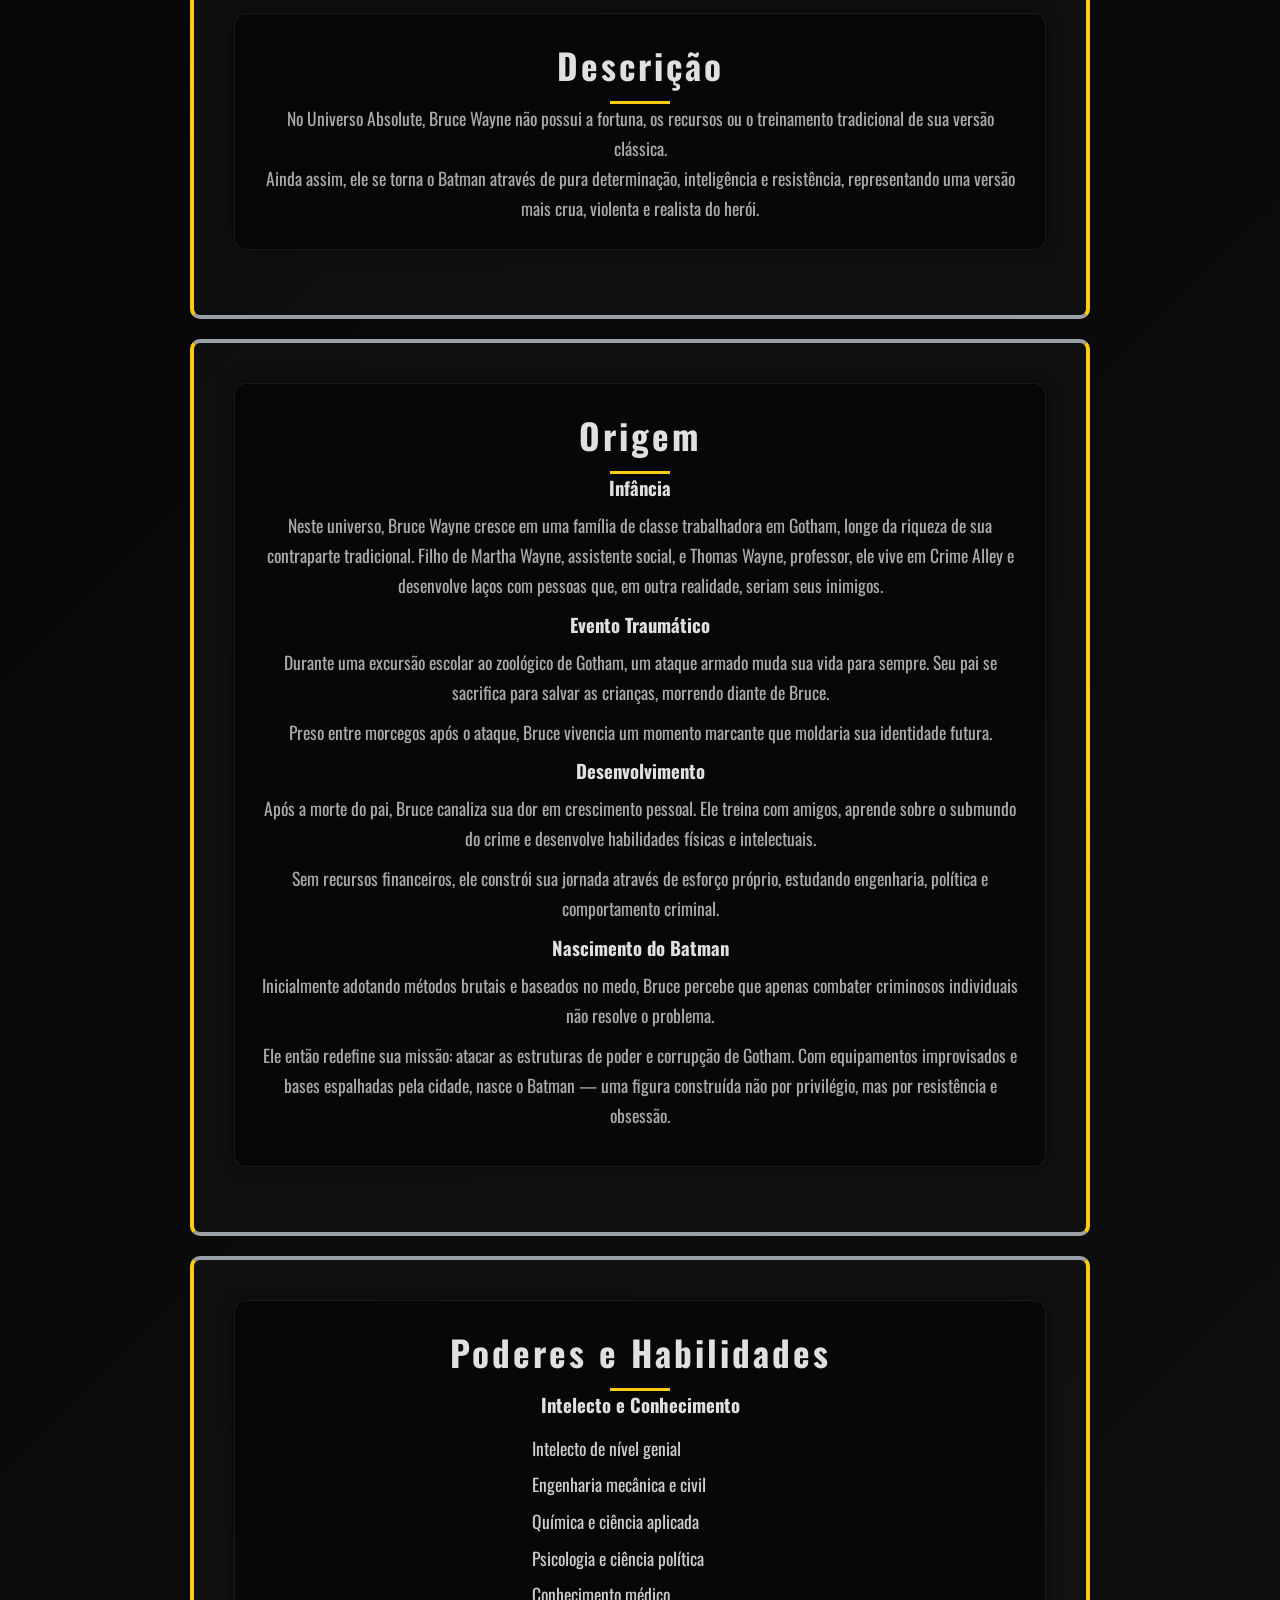
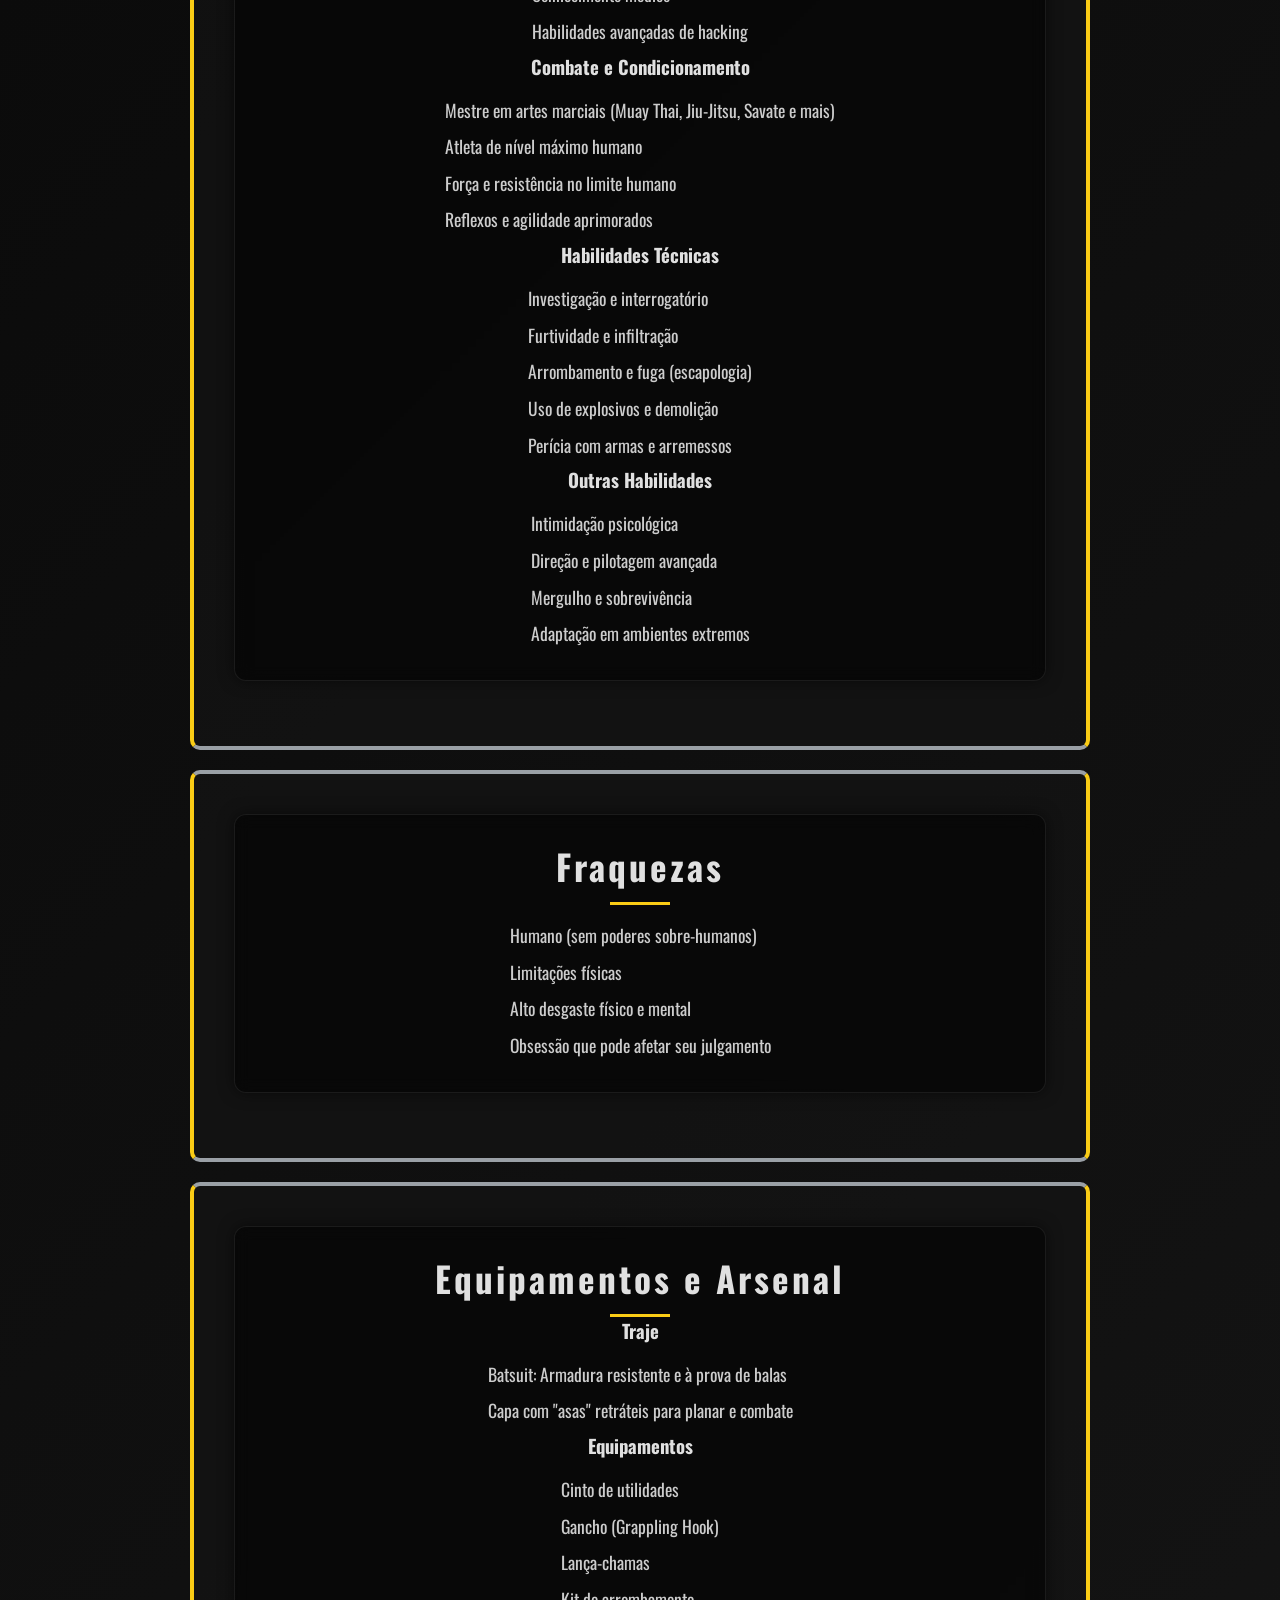
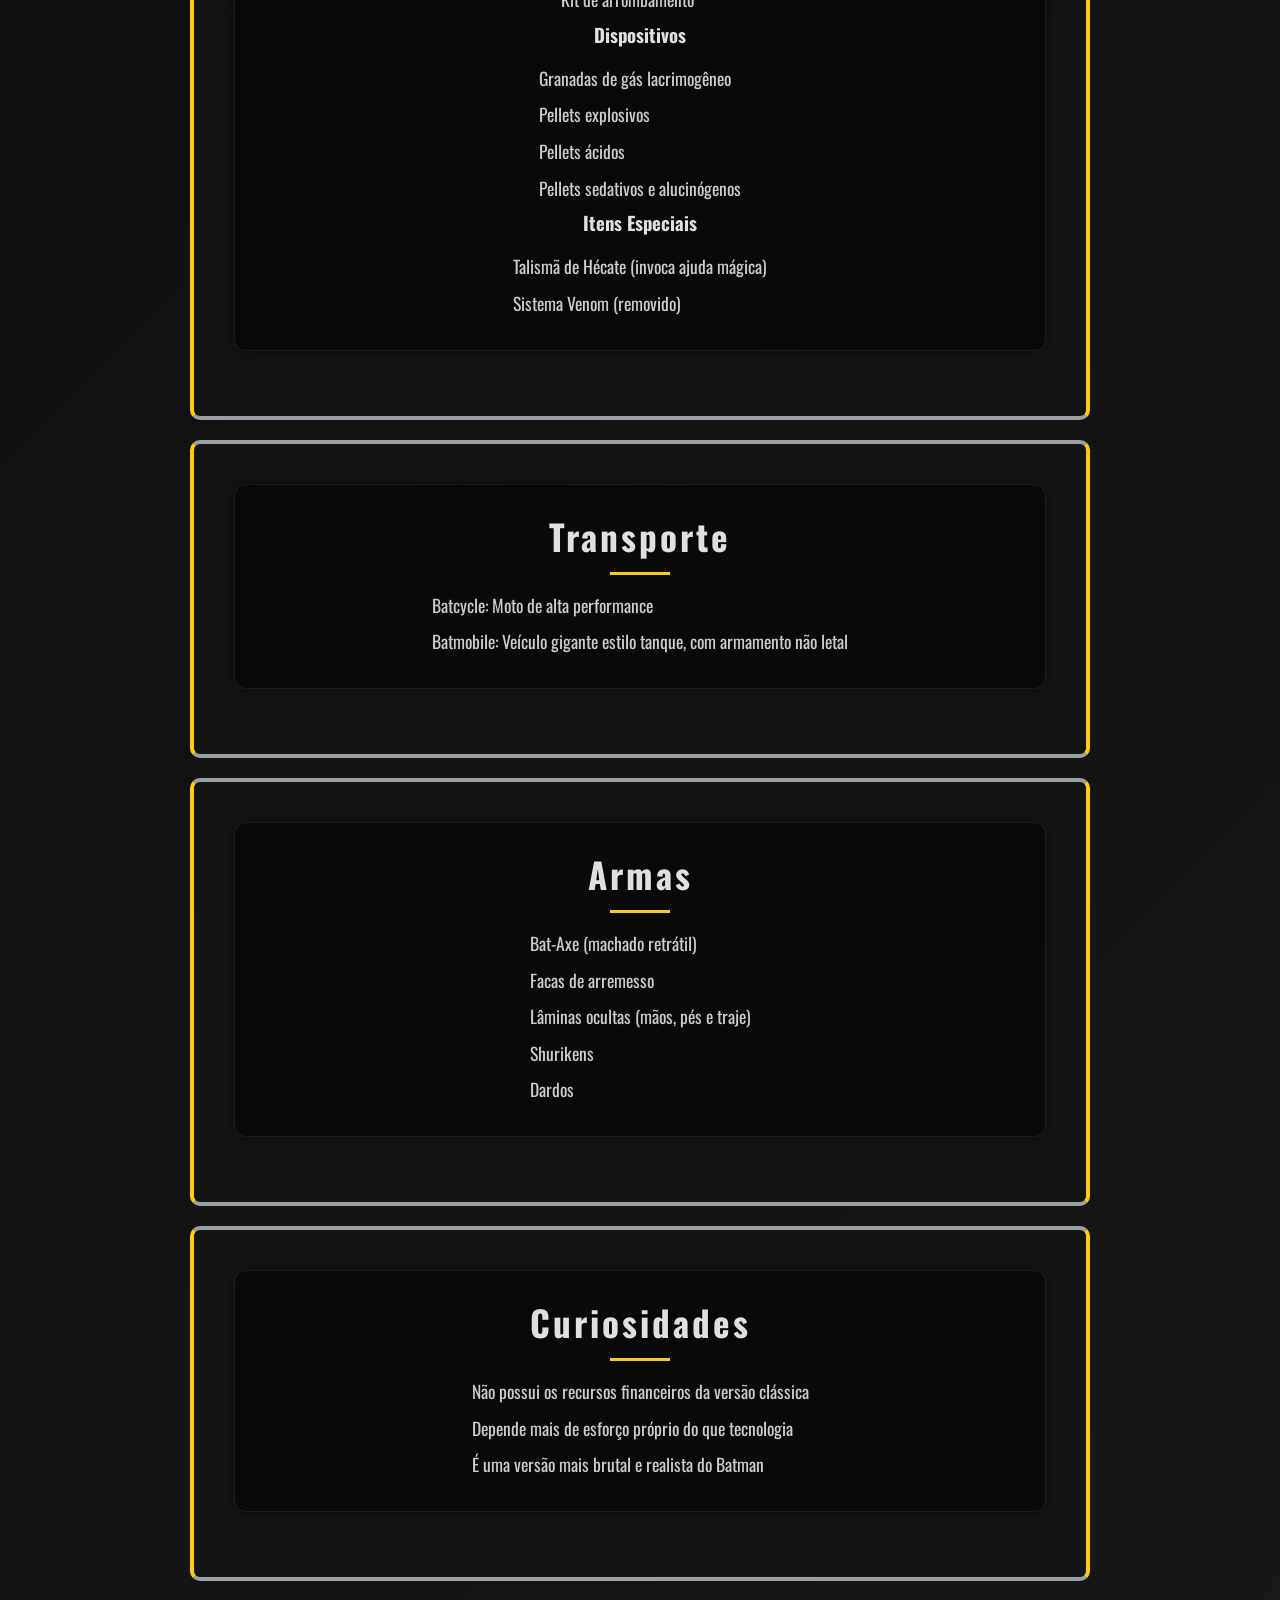
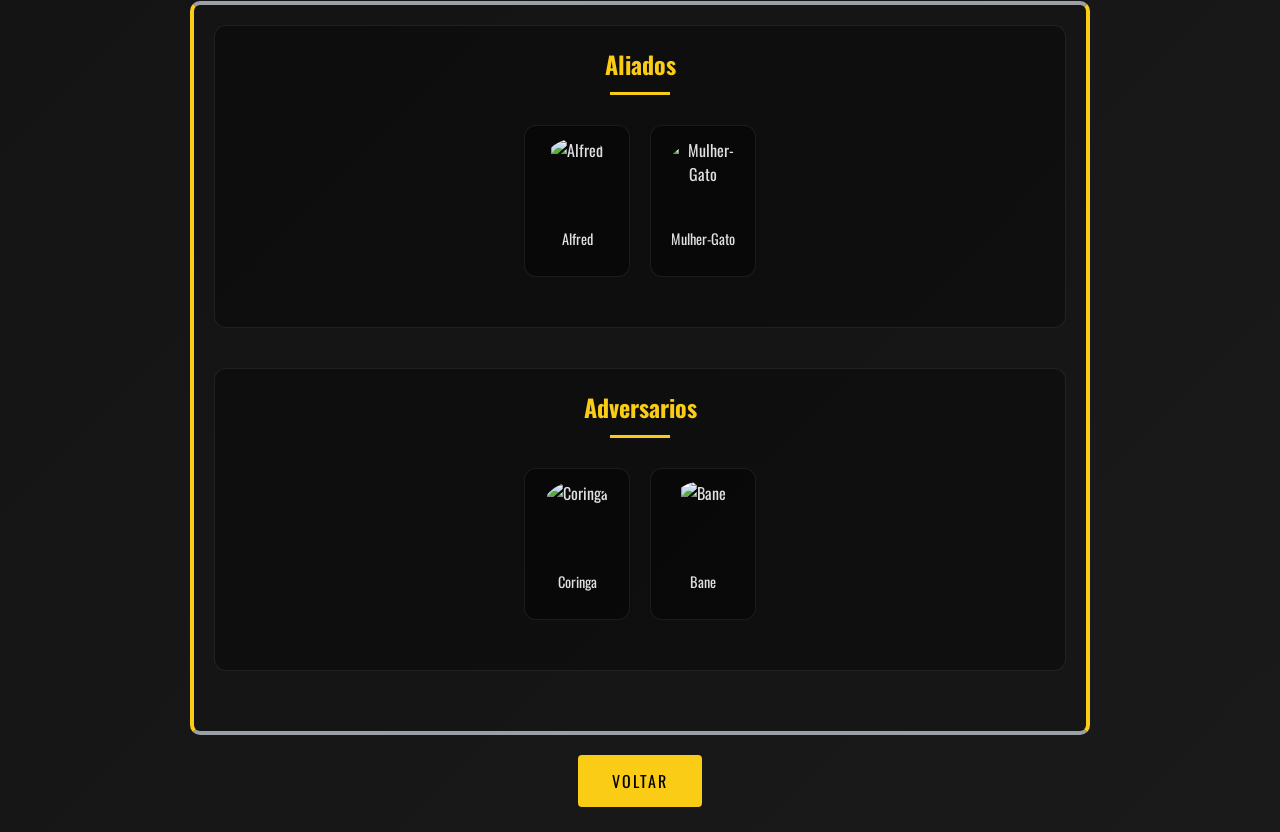
==== commit 73342580: "adiciona tipo no modal" ====
--- a/templates/batman.html
+++ b/templates/batman.html
@@ -254,62 +254,85 @@
         </div>
     </section>
 
-        <!-- PERSONAGENS SECUNDÁRIOS -->
-    <section class="secundarios-lista">
-
-    <h2>Aliados</h2>
-
-    <div class="secundario-item clickable"
-        data-name="Alfred Pennyworth"
-        data-description="Mentor e figura paterna de Bruce Wayne."
-        data-image="../static/img/alfred.jpg">
-
-        <div class="secundario-icone">
-            <img src="../static/img/alfred.jpg" alt="Alfred">
-        </div>
-        <p>Alfred</p>
+<!-- PERSONAGENS SECUNDÁRIOS -->
+<section class="secundarios">
+
+    <div class="secundarios-bloco">
+        <h2>Aliados</h2>
+        <div class="secundarios-lista">
+
+            <div class="secundario-item clickable"
+                data-name="Alfred Pennyworth"
+                data-description="Mentor e figura paterna de Bruce Wayne."
+                data-image="../static/img/alfred.jpg">
+
+                <div class="secundario-icone">
+                    <img src="../static/img/alfred.jpg" alt="Alfred">
+                </div>
+                <p>Alfred</p>
+            </div>
+
+            <div class="secundario-item clickable"
+                data-name="Mulher-Gato"
+                data-description="Selina Kyle é uma ladra habilidosa e interesse romântico de Batman."
+                data-image="../static/img/catwoman.jpg">
+
+                <div class="secundario-icone">
+                    <img src="../static/img/catwoman.jpg" alt="Mulher-Gato">
+                </div>
+                <p>Mulher-Gato</p>
+            </div>
+
+        </div>
     </div>
 
-    <div class="secundario-item clickable"
-        data-name="Mulher-Gato"
-        data-description="Selina Kyle é uma ladra habilidosa e interesse romântico de Batman."
-        data-image="../static/img/catwoman.jpg">
-
-        <div class="secundario-icone">
-            <img src="../static/img/catwoman.jpg" alt="Mulher-Gato">
-        </div>
-        <p>Mulher-Gato</p>
+    <div class="secundarios-bloco">
+        <h2>Adversarios</h2>
+        <div class="secundarios-lista">
+
+            <div class="secundario-item clickable"
+                data-name="Coringa"
+                data-description="Um criminoso caótico que vive para espalhar o caos."
+                data-image="../static/img/coringa.jpg">
+
+                <div class="secundario-icone">
+                    <img src="../static/img/coringa.jpg" alt="Coringa">
+                </div>
+                <p>Coringa</p>
+            </div>
+
+            <div class="secundario-item clickable"
+                data-name="Bane"
+                data-description="Um inimigo extremamente forte e estratégico."
+                data-image="../static/img/bane.jpg">
+
+                <div class="secundario-icone">
+                    <img src="../static/img/bane.jpg" alt="Bane">
+                </div>
+                <p>Bane</p>
+            </div>
+
+        </div>
     </div>
 
-    </section>
-    <!--Antagonistas-->
-    <section class="secundarios-lista">
-
-    <h2>Adversarios</h2>
-
-    <div class="secundario-item clickable"
-        data-name="Coringa"
-        data-description="Um criminoso caótico que vive para espalhar o caos."
-        data-image="../static/img/coringa.jpg">
-
-        <div class="secundario-icone">
-            <img src="../static/img/coringa.jpg" alt="Coringa">
-        </div>
-        <p>Coringa</p>
+</section>
+
+<div id="heroModal" class="modal">
+    <div class="modal-content">
+        <span class="close-btn">&times;</span>
+
+        <img id="heroImage" src="" alt="Personagem">
+
+        <div class="modal-text">
+            <p id="heroType"></p>
+            <h2 id="heroName"></h2>
+            <p id="heroDescription"></p>
+
+            <!-- opcional (se usar link depois) -->
+            <a id="heroLink" href="#" target="_blank" style="display:none;">Ver mais</a>
+        </div>
     </div>
-
-    <div class="secundario-item clickable"
-        data-name="Bane"
-        data-description="Um inimigo extremamente forte e estratégico."
-        data-image="../static/img/bane.jpg">
-
-        <div class="secundario-icone">
-            <img src="../static/img/bane.jpg" alt="Bane">
-        </div>
-        <p>Bane</p>
-    </div>
-
-    </section>
+</div>
 
     <!-- VOLTAR -->
     <div class="btn-container">
--- a/static/css/layout.css
+++ b/static/css/layout.css
@@ -156,10 +156,12 @@
   height: 100%;
   object-fit: cover;
   transition: 0.3s;
+  object-position: top;
 }
 .secundario-item:hover img {
   transform: scale(1.1);
 }
+
 .secundario-item:hover {
   transform: translateY(-5px) scale(1.08);
   box-shadow: 0 0 15px var(--cor-destaque);
@@ -177,4 +179,19 @@
 .section-box ul li:hover {
     color: var(--cor-destaque);
     transform: translateX(5px);
+}
+
+.secundarios-bloco {
+  margin-bottom: 40px;
+  padding: 20px;
+  border-radius: 12px;
+
+  background: rgba(0, 0, 0, 0.3);
+  border: 1px solid rgba(255,255,255,0.08);
+}
+
+.secundarios-bloco h2 {
+  text-align: center;
+  color: var(--cor-destaque);
+  margin-bottom: 15px;
 }
--- a/static/css/components.css
+++ b/static/css/components.css
@@ -333,6 +333,7 @@
   opacity: 1;
   visibility: visible;
   pointer-events: auto;
+
 }
 
 .modal-content {
@@ -341,6 +342,7 @@
   max-width:700px;
   margin: 8% auto;
   padding: 25px;
+  padding-top: 50px;
   border-radius: 12px;
   display: flex;
   gap: 20px;
@@ -350,6 +352,8 @@
   border: 1px solid rgba(255, 255, 255, 0.1);
   transform: scale(0.8);
   transition: transform 0.3s ease;
+  max-height: 80vh;
+  overflow-y: auto;
 }
 
 .modal.show .modal-content {
@@ -382,12 +386,13 @@
 #heroImage {
   width: 250px;
   border-radius: 10px;
-  object-fit: cover;
+  object-fit: contain;
+  max-height: 300px;
 }
 
 .modal-text {
   flex: 1;
-
+  margin-top: 10px;
   background: rgba(0, 0, 0, 0.7);
   padding: 15px;
   border-radius: 8px;
@@ -407,6 +412,14 @@
   transform: scale(0.95);
 }
 
+#heroType {
+  font-size: 0.85rem;
+  letter-spacing: 1px;
+  text-transform: uppercase;
+  opacity: 0.8;
+  margin-bottom: 8px;
+  color: var(--cor-destaque);
+}
 
 @media (max-width: 768px) {
   .modal-content {
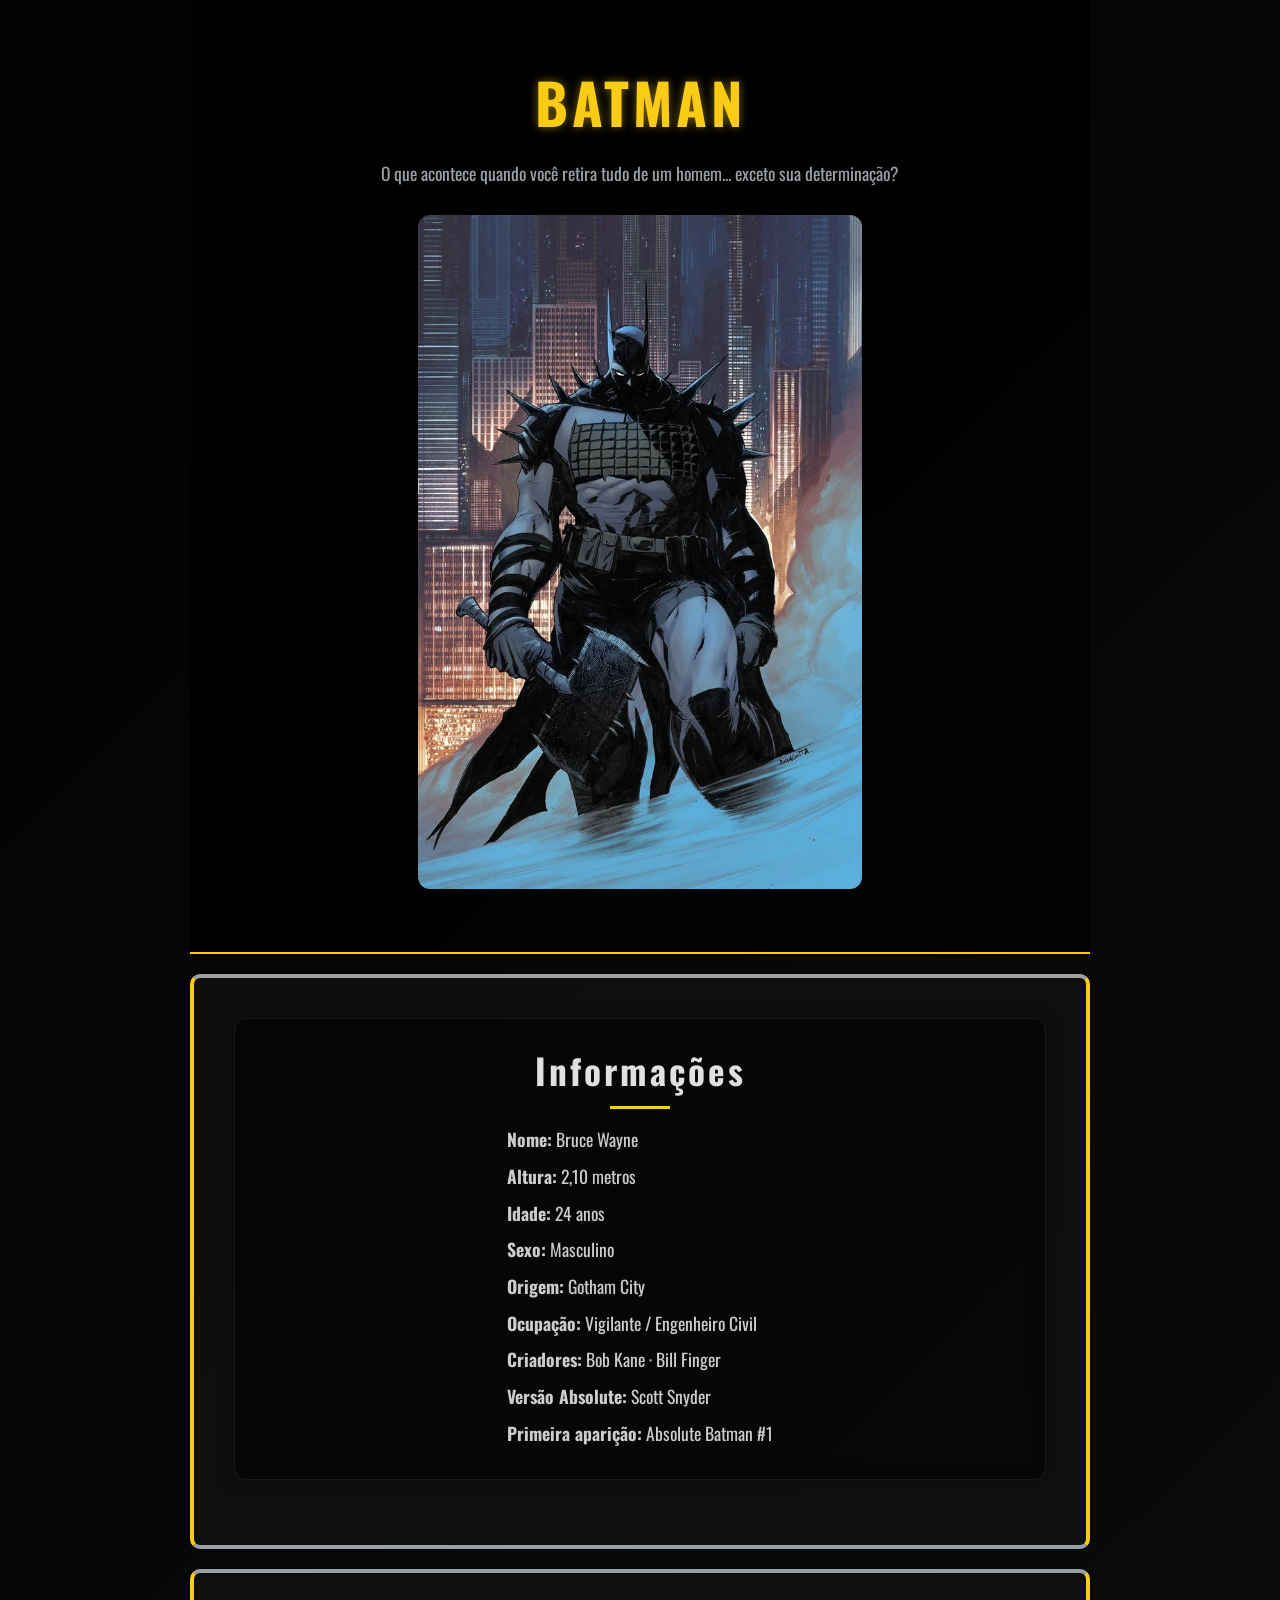
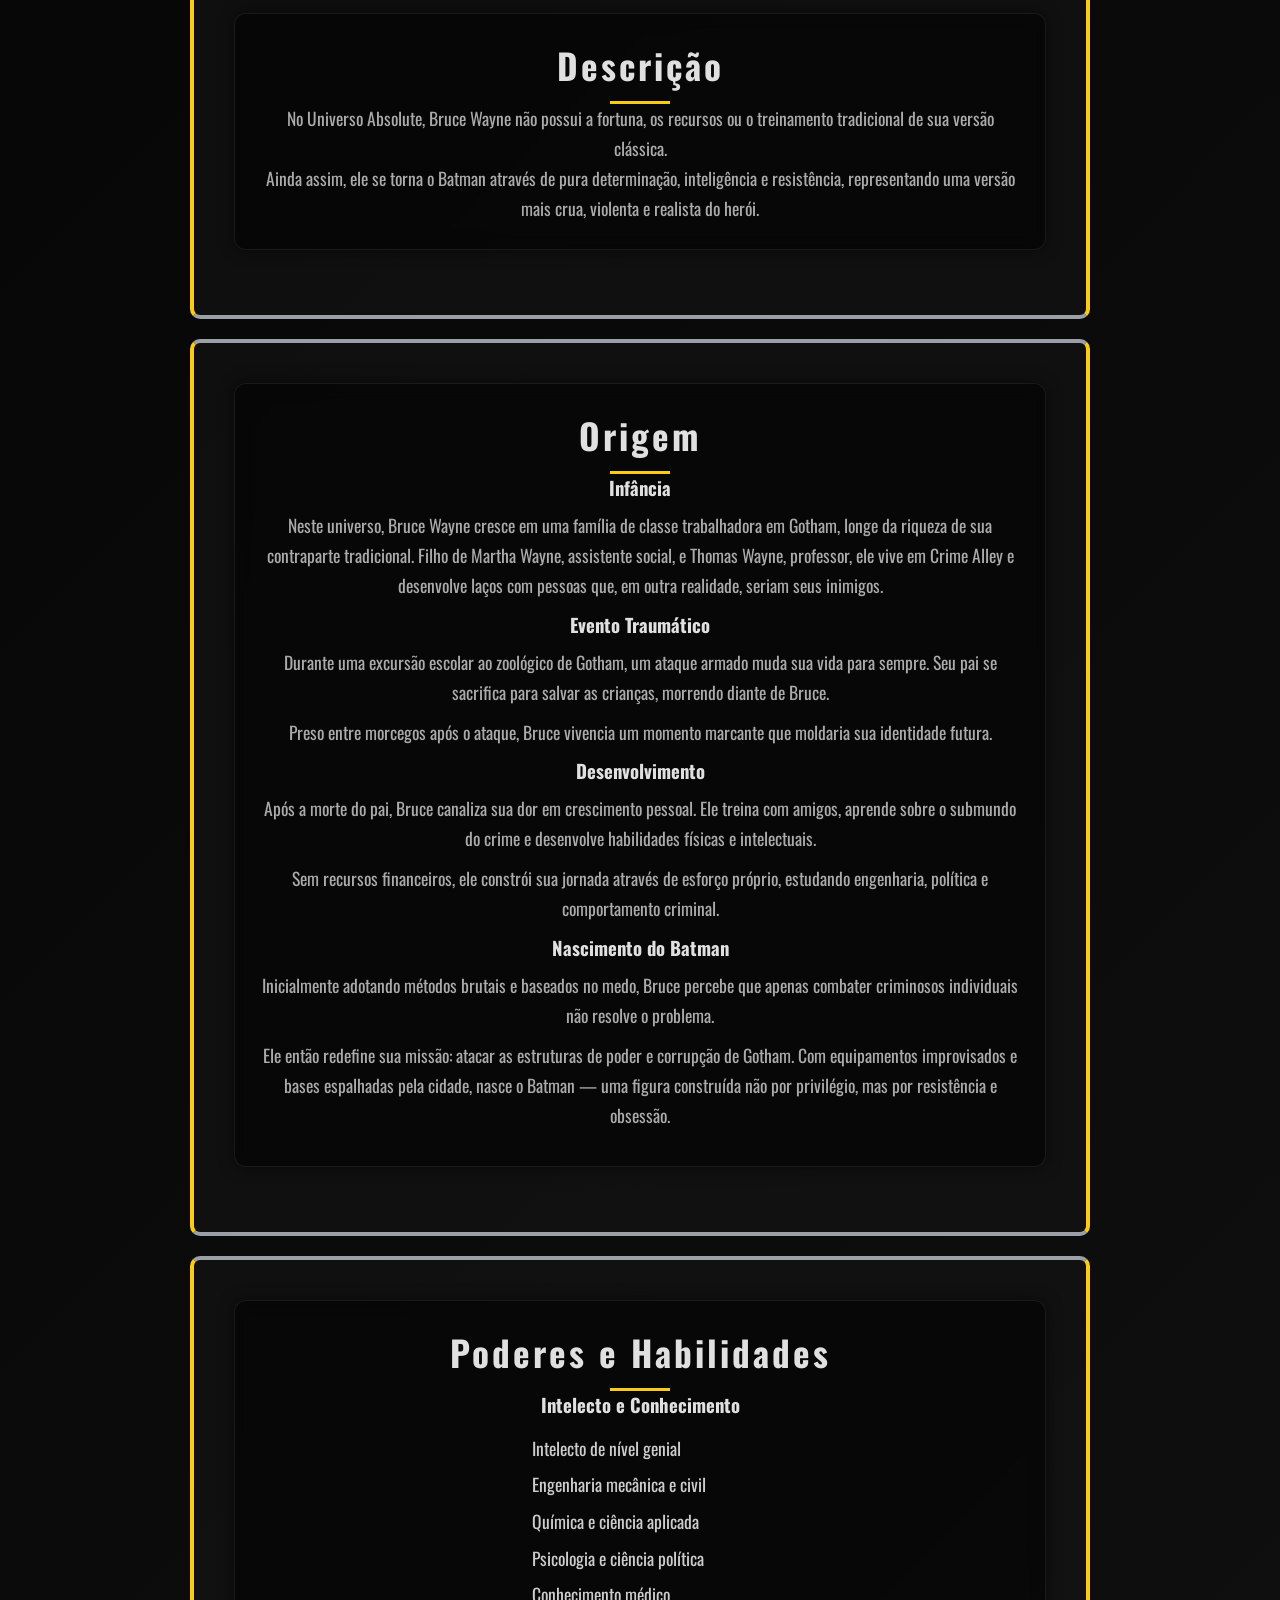
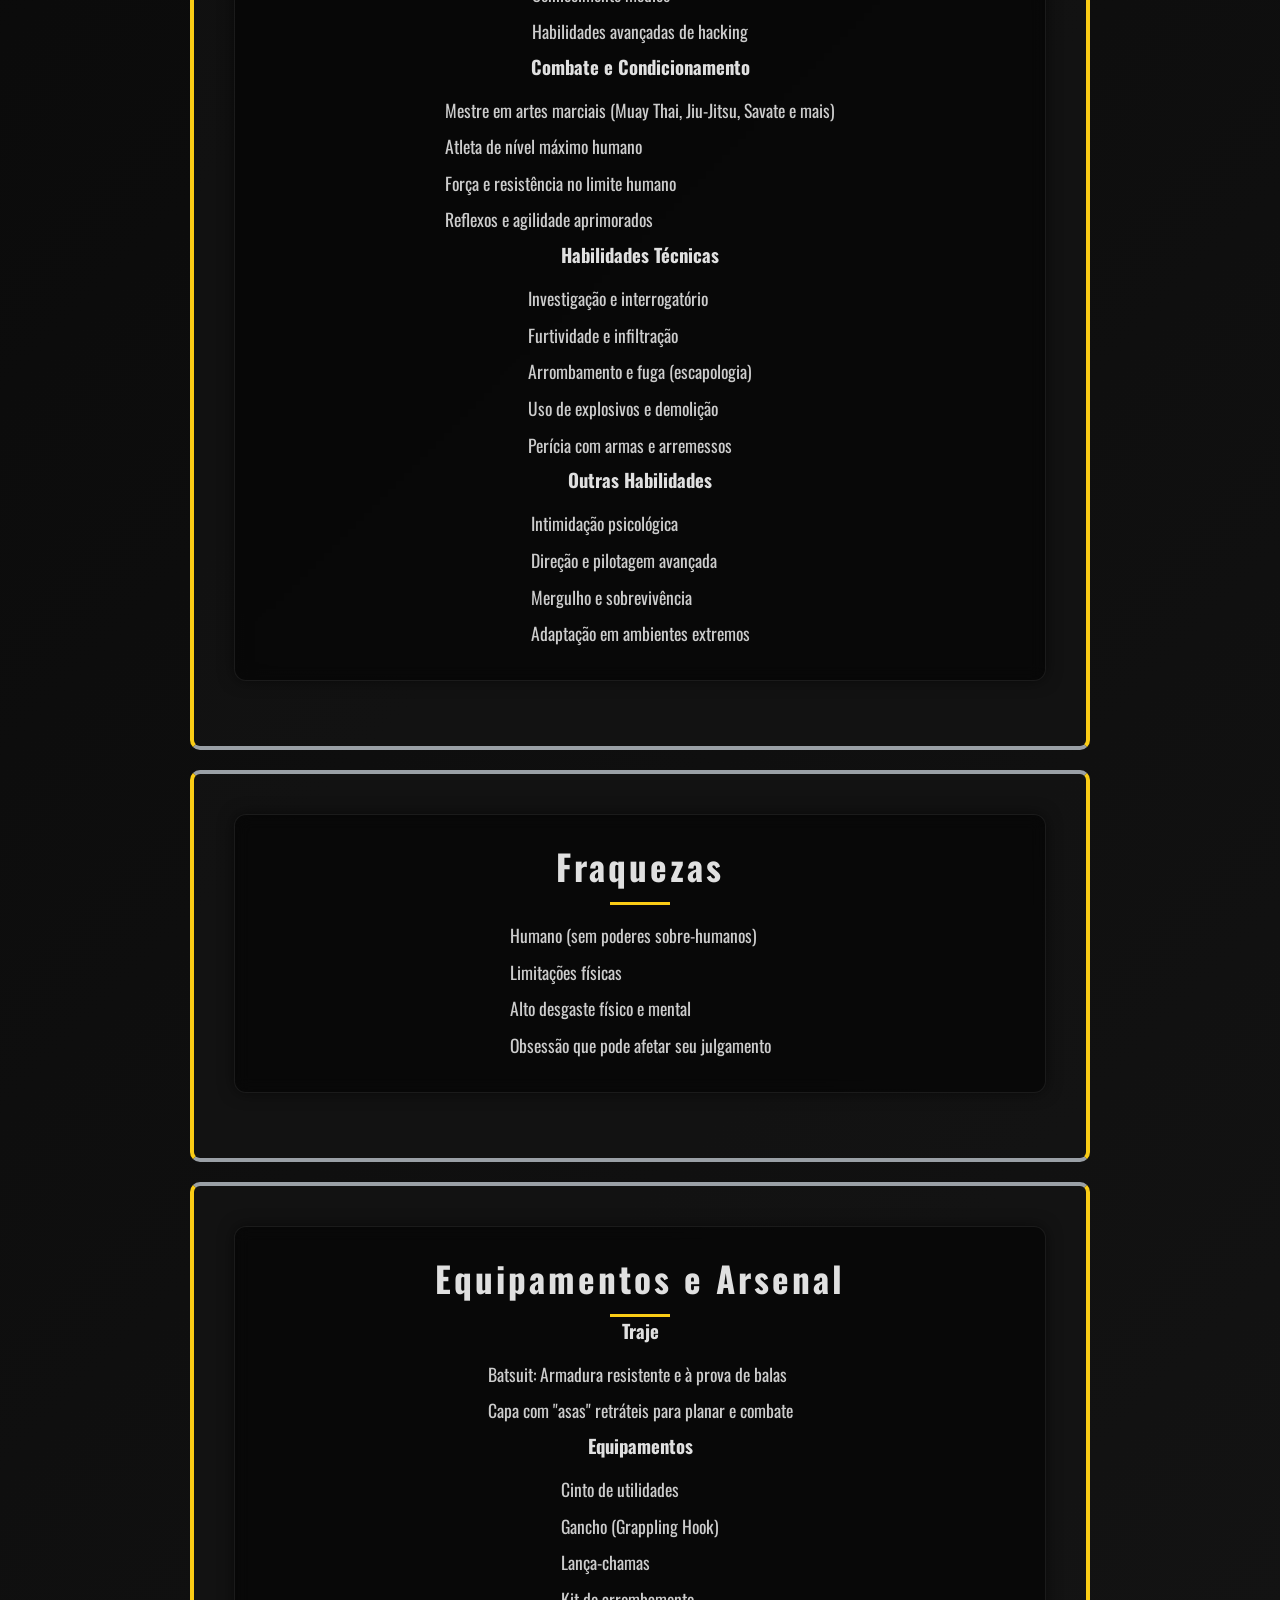
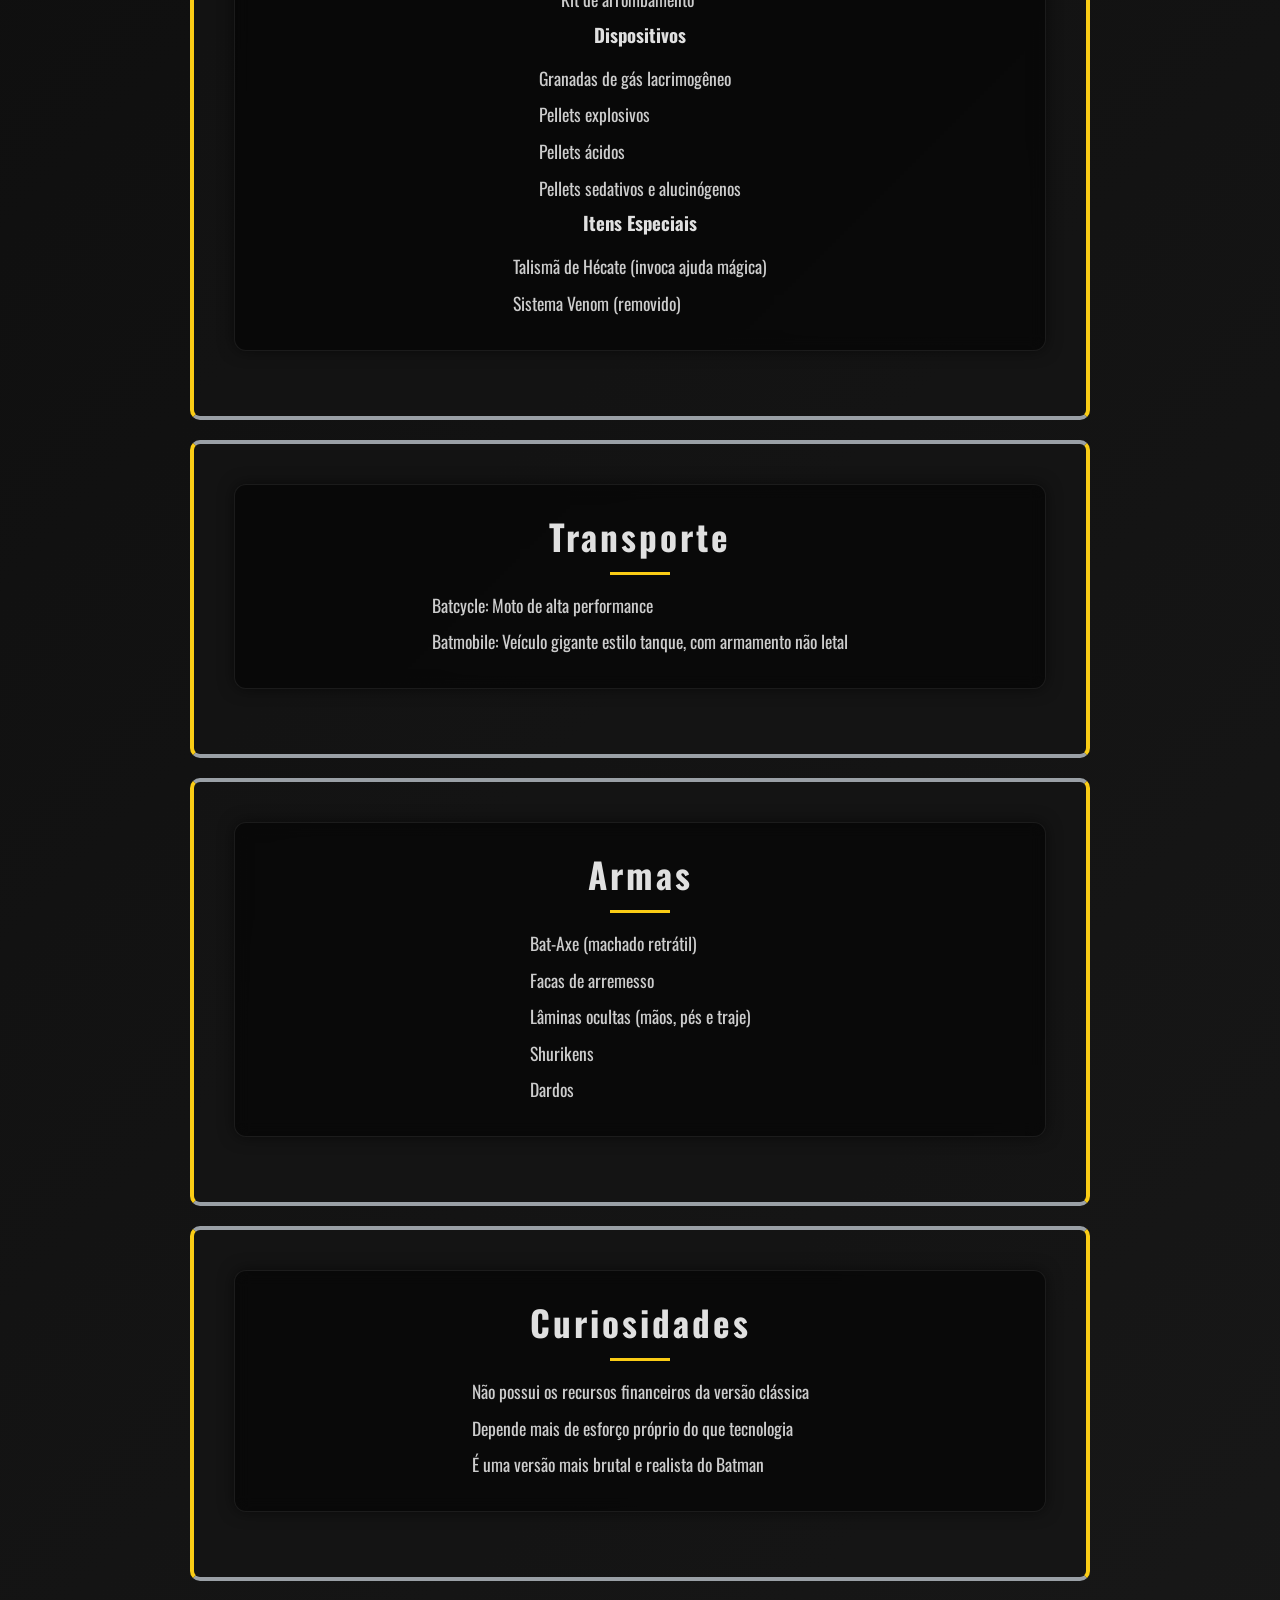
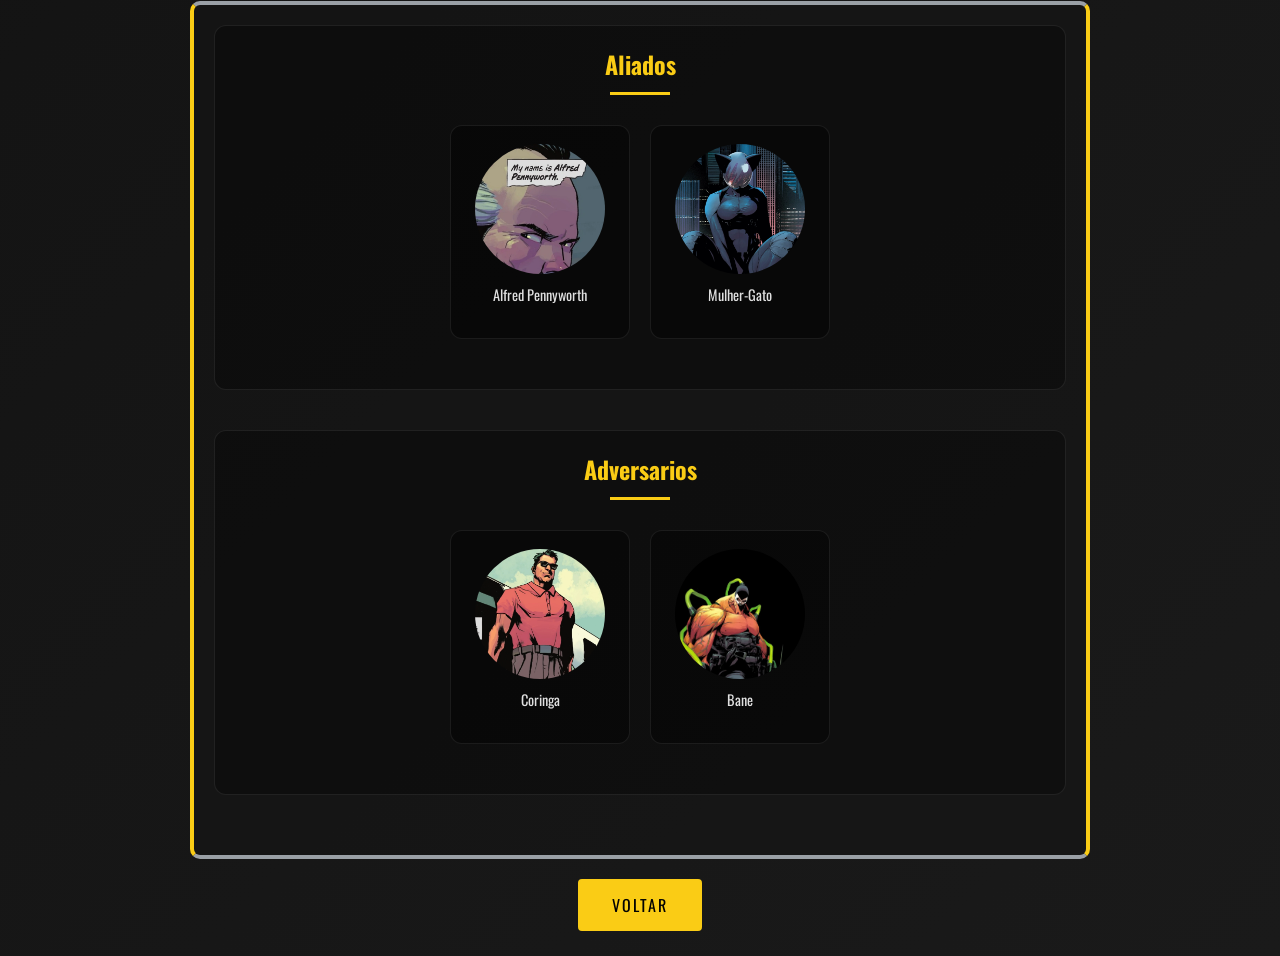
==== commit 82d00ead: "Adiciona personagens secundários do Batman e Mulher-Maravilha com modal interativo" ====
--- a/templates/batman.html
+++ b/templates/batman.html
@@ -263,22 +263,24 @@
 
             <div class="secundario-item clickable"
                 data-name="Alfred Pennyworth"
-                data-description="Mentor e figura paterna de Bruce Wayne."
-                data-image="../static/img/alfred.jpg">
+                data-description="Alfred Pennyworth é um agente de inteligência britânico com grande experiência em espionagem e combate. Inicialmente enviado para investigar Batman, ele acaba se tornando um de seus principais aliados."
+                data-image="../static/img/Absolute_Alfred.webp"
+                data-tipo="Aliado">
 
                 <div class="secundario-icone">
-                    <img src="../static/img/alfred.jpg" alt="Alfred">
+                    <img src="../static/img/Absolute_Alfred.webp" alt="Alfred">
                 </div>
-                <p>Alfred</p>
+                <p>Alfred Pennyworth</p>
             </div>
 
             <div class="secundario-item clickable"
-                data-name="Mulher-Gato"
-                data-description="Selina Kyle é uma ladra habilidosa e interesse romântico de Batman."
-                data-image="../static/img/catwoman.jpg">
+                data-name="Selyna Kyle/CatWoman"
+                data-description="Selina Kyle é uma ladra habilidosa e conhecida de Bruce Wayne desde a infância em Gotham. Independente e imprevisível, ela atua como aliada ocasional e interesse amoroso."
+                data-image="../static/img/Absolute_CatWoman.webp"
+                data-tipo="Aliado">
 
                 <div class="secundario-icone">
-                    <img src="../static/img/catwoman.jpg" alt="Mulher-Gato">
+                    <img src="../static/img/Absolute_CatWoman.webp" alt="Cat Woman">
                 </div>
                 <p>Mulher-Gato</p>
             </div>
@@ -291,23 +293,26 @@
         <div class="secundarios-lista">
 
             <div class="secundario-item clickable"
-                data-name="Coringa"
-                data-description="Um criminoso caótico que vive para espalhar o caos."
-                data-image="../static/img/coringa.jpg">
+                data-name="Coringa/Joseph 'Jack' Grimm V"
+                data-description="Joker, também conhecido como Jack Grimm, é um bilionário misterioso que construiu um império baseado em manipulação e caos no Absolute Universe. Extremamente calculista e imprevisível, ele age nas sombras influenciando eventos e pessoas para servir aos seus próprios interesses."
+                data-image="../static/img/Absolute_Joker.webp"
+                data-tipo="Adversario">
 
                 <div class="secundario-icone">
-                    <img src="../static/img/coringa.jpg" alt="Coringa">
+                    <img src="../static/img/Absolute_Joker.webp" alt="Joker">
                 </div>
                 <p>Coringa</p>
             </div>
 
             <div class="secundario-item clickable"
                 data-name="Bane"
-                data-description="Um inimigo extremamente forte e estratégico."
-                data-image="../static/img/bane.jpg">
+                data-description="Bane é um assassino extremamente poderoso e o principal executor do Joker no Absolute Universe. Criado em meio à guerra, ele combina inteligência estratégica com força sobre-humana, utilizando o Venom para se tornar uma das maiores ameaças enfrentadas pelo Batman."
+                data-image="../static/img/Absolute_Bane.webp"
+                data-tipo="Adversario">
+                
 
                 <div class="secundario-icone">
-                    <img src="../static/img/bane.jpg" alt="Bane">
+                    <img src="../static/img/Absolute_Bane.webp" alt="Bane">
                 </div>
                 <p>Bane</p>
             </div>
@@ -339,5 +344,7 @@
         <a href="herois.html" class="btn-link">Voltar</a>
     </div>
 
+<script src="../static/js/script.js"></script>
+
 </body>
 </html>
--- a/static/css/layout.css
+++ b/static/css/layout.css
@@ -135,17 +135,19 @@
 
 .secundario-item {
     text-align: center;
-    cursor: pointer;
-    padding: 12px;
+    width: 180px;
+    padding: 18px;
     border-radius: 12px;
     background: rgba(0, 0, 0, 0.4);
     border: 1px solid rgba(255,255,255,0.08);
+    transition: 0.3s ease, box-shadow 0.3s ease;
+    cursor: pointer;
     transition: 0.3s;
 }
 
 .secundario-icone {
-  width: 80px;
-  height: 80px;
+  width: 130px;
+  height: 130px;
   overflow: hidden;
   border-radius: 50%;
   margin: auto;
@@ -163,7 +165,7 @@
 }
 
 .secundario-item:hover {
-  transform: translateY(-5px) scale(1.08);
+  transform: translateY(-6px) scale(1.05);
   box-shadow: 0 0 15px var(--cor-destaque);
 }
 .secundario-item p {
@@ -194,4 +196,9 @@
   text-align: center;
   color: var(--cor-destaque);
   margin-bottom: 15px;
+}
+
+.secundario-item:active,
+.card:active {
+  transform: scale(0.95);
 }
--- a/static/css/components.css
+++ b/static/css/components.css
@@ -314,19 +314,19 @@
 }
 
 .modal {
-  position: fixed;
-  z-index: 999;
-  left: 0;
-  top: 0;
-  width: 100%;
-  height: 100%;
-  background-color: rgba(0,0,0,0.85);
-
-  opacity: 0;
-  visibility: hidden;
-  pointer-events: none;
-
-  transition: opacity 0.3s ease;
+    position: fixed;
+    z-index: 999;
+    left: 0;
+    top: 0;
+    width: 100%;
+    height: 100%;
+    background-color: rgba(0,0,0,0.85);
+    backdrop-filter: blur(3px);
+    opacity: 0;
+    visibility: hidden;
+    pointer-events: none;
+
+    transition: opacity 0.3s ease;
 }
 
 .modal.show {
@@ -342,62 +342,70 @@
   max-width:700px;
   margin: 8% auto;
   padding: 25px;
-  padding-top: 50px;
+  padding-top: 70px;
   border-radius: 12px;
   display: flex;
   gap: 20px;
-  align-items: center;
+  align-items: flex-start;
   text-align: left;
   box-shadow: 0 0 25px rgba(0, 0, 0, 0.8);
   border: 1px solid rgba(255, 255, 255, 0.1);
-  transform: scale(0.8);
+  transform: scale(0.8) translateY(20px);
+  opacity: 0;
   transition: transform 0.3s ease;
   max-height: 80vh;
-  overflow-y: auto;
+  overflow-y: hidden;
 }
 
 .modal.show .modal-content {
-  transform: scale(1);
+  transform: scale(1) translateY(0);
+  opacity: 1;
 }
 
 .close-btn {
-  position: absolute;
-  top: 12px;
-  right: 15px;
-
-  width: 40px;
-  height: 40px;
-  display: flex;
-  align-items: center;
-  justify-content: center;
-
-  font-size: 22px;
-  font-weight: bold;
-
-  color: var(--cor-destaque);
-  background:rgba(0, 0, 0, 0.6);
-  border: 1px solid var(--cor-destaque);
-  border-radius: 50%;
-  cursor: pointer;
-
-  transition: all 0.3s ease;
+    position: absolute;
+    top: 12px;
+    right: 15px;
+
+    z-index: 1000;
+    backdrop-filter: blur(4px);
+
+    width: 40px;
+    height: 40px;
+    display: flex;
+    align-items: center;
+    justify-content: center;
+
+    font-size: 22px;
+    font-weight: bold;
+
+    color: var(--cor-destaque);
+    background:rgba(0, 0, 0, 0.6);
+    border: 1px solid var(--cor-destaque);
+    border-radius: 50%;
+    cursor: pointer;
+
+    transition: all 0.3s ease;
 }
 
 #heroImage {
-  width: 250px;
-  border-radius: 10px;
-  object-fit: contain;
-  max-height: 300px;
+    width: 250px;
+    border-radius: 10px;
+    object-fit: contain;
+    max-height: 300px;
+    
 }
 
 .modal-text {
-  flex: 1;
-  margin-top: 10px;
-  background: rgba(0, 0, 0, 0.7);
-  padding: 15px;
-  border-radius: 8px;
-  background: rgba(0, 0, 0, 0.55);
-  backdrop-filter: blur(4px);
+    flex: 1;
+    max-height: 300px;
+    overflow-y: auto;
+    margin-top: 0;
+    background: rgba(0, 0, 0, 0.7);
+    padding: 15px;
+    border-radius: 8px;
+    background: rgba(0, 0, 0, 0.55);
+    backdrop-filter: blur(4px);
 }
 
 .close-btn:hover {
@@ -426,4 +434,4 @@
     flex-direction: column;
     text-align: center;
   }
-}+}
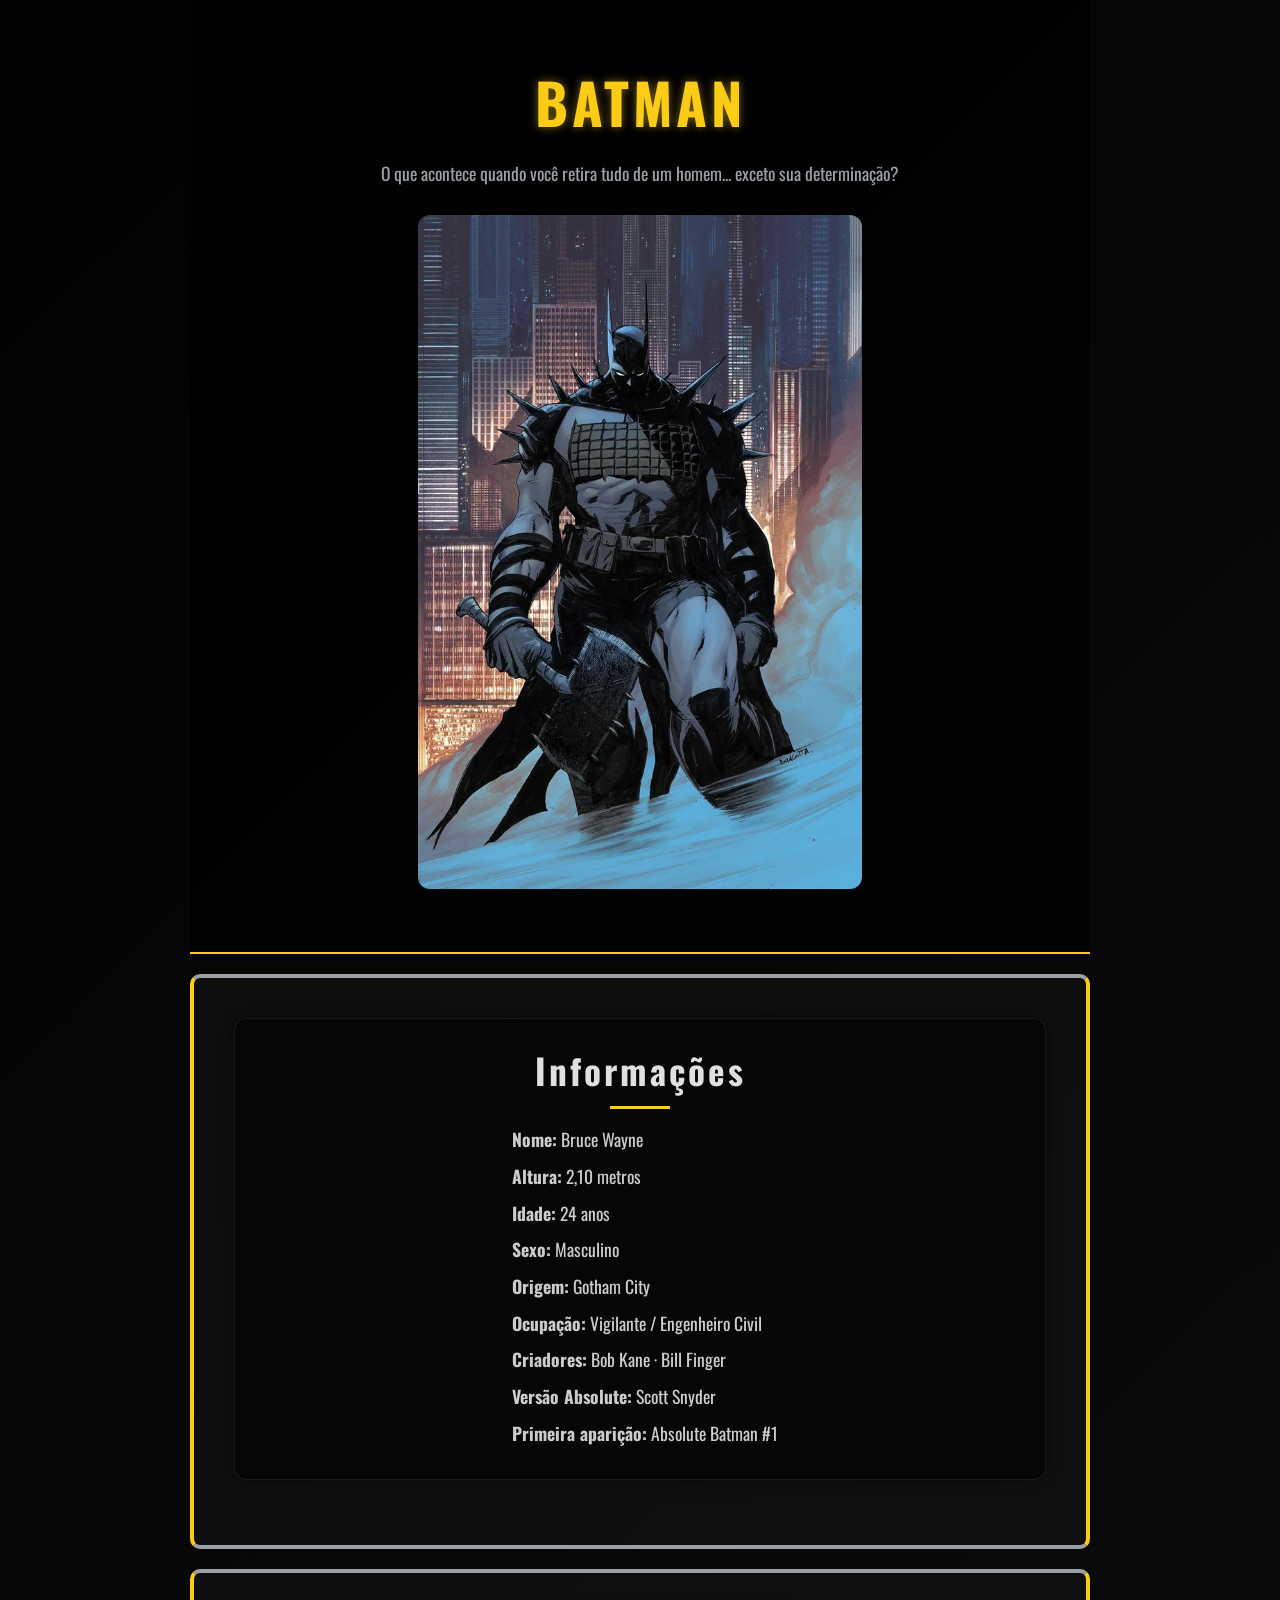
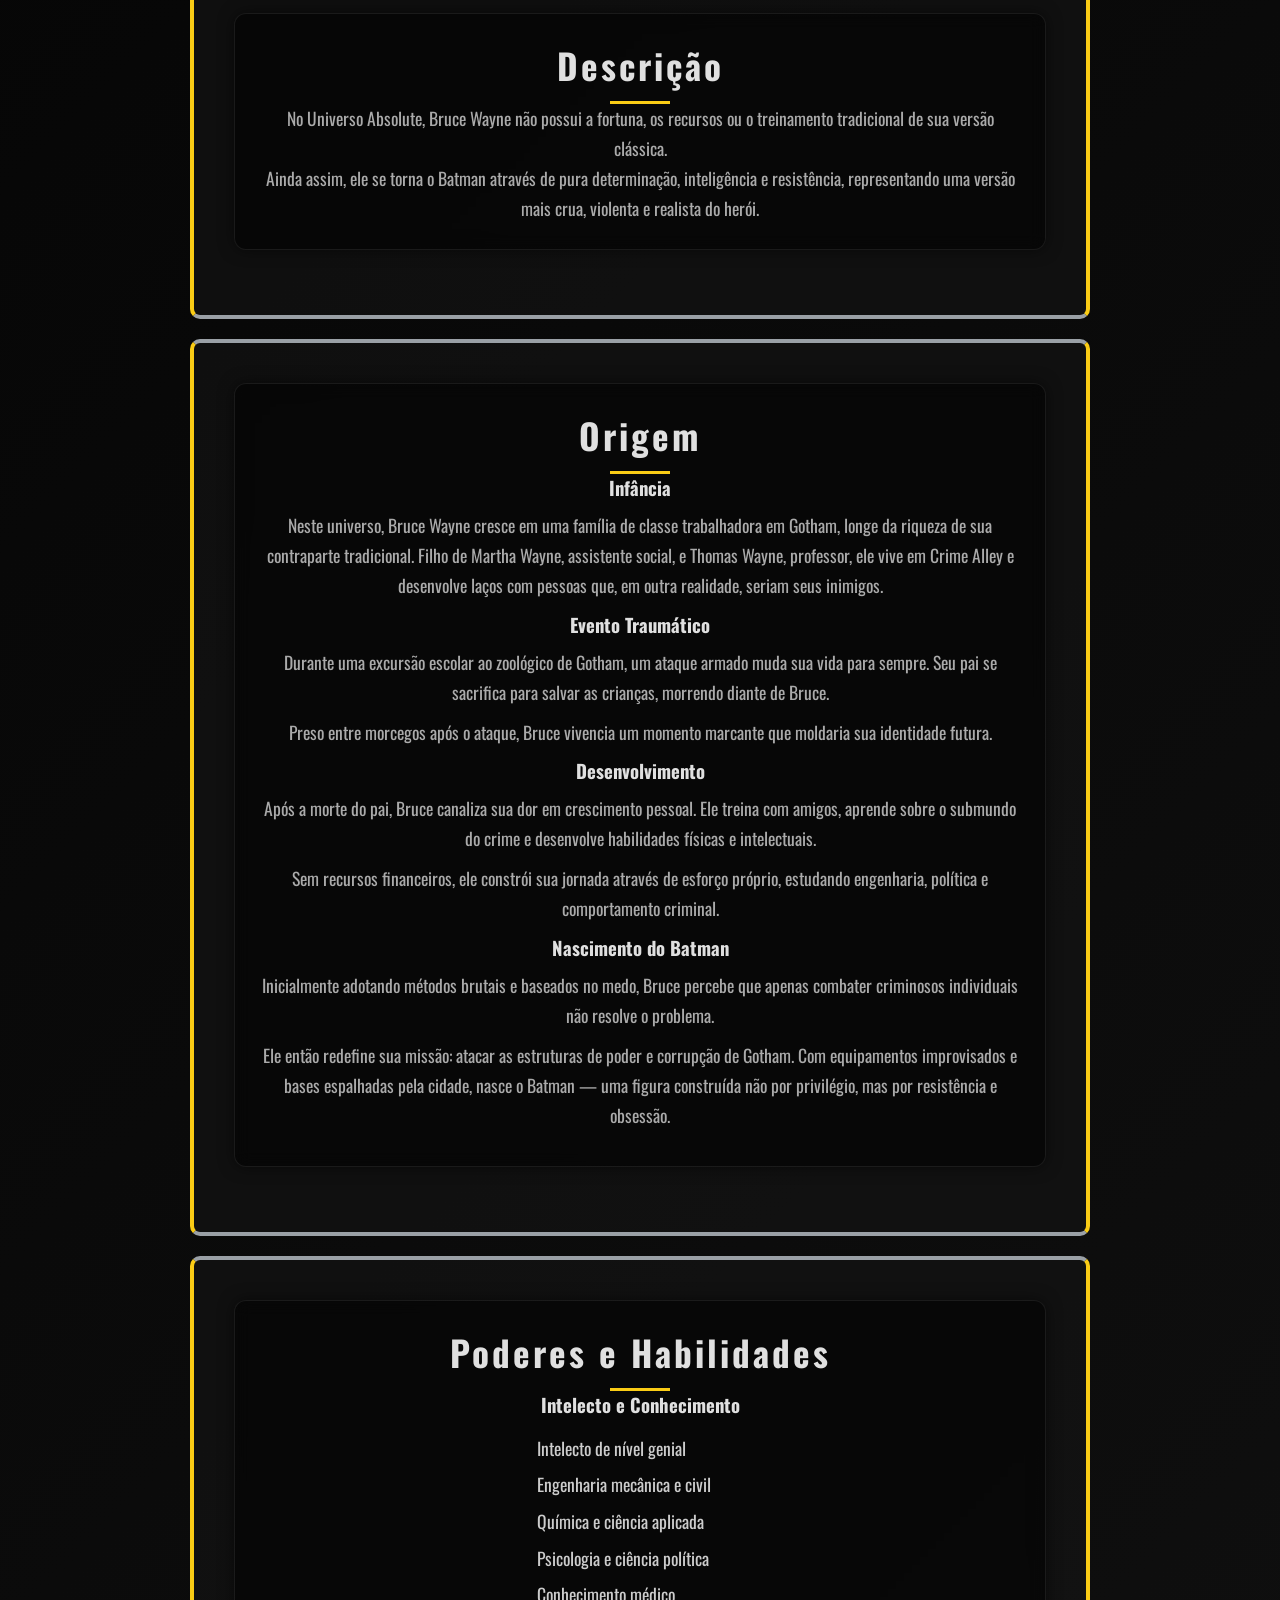
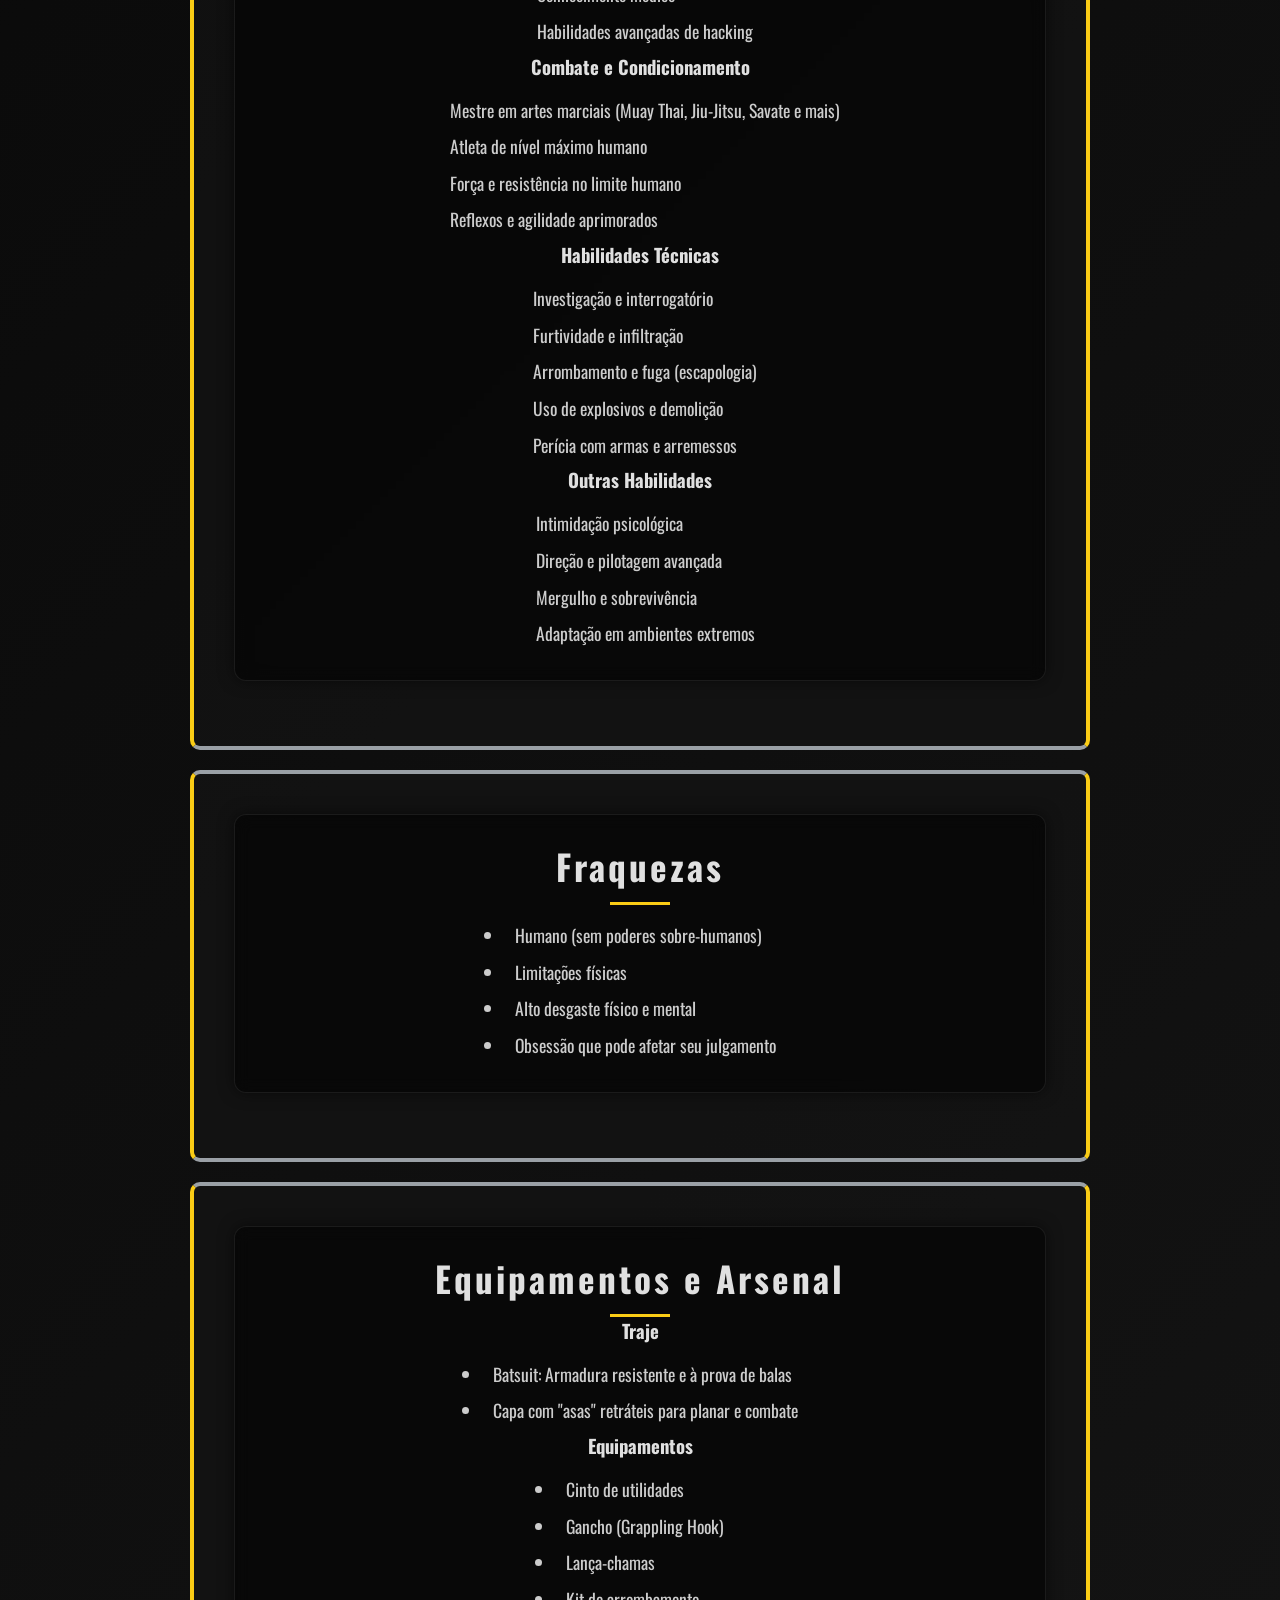
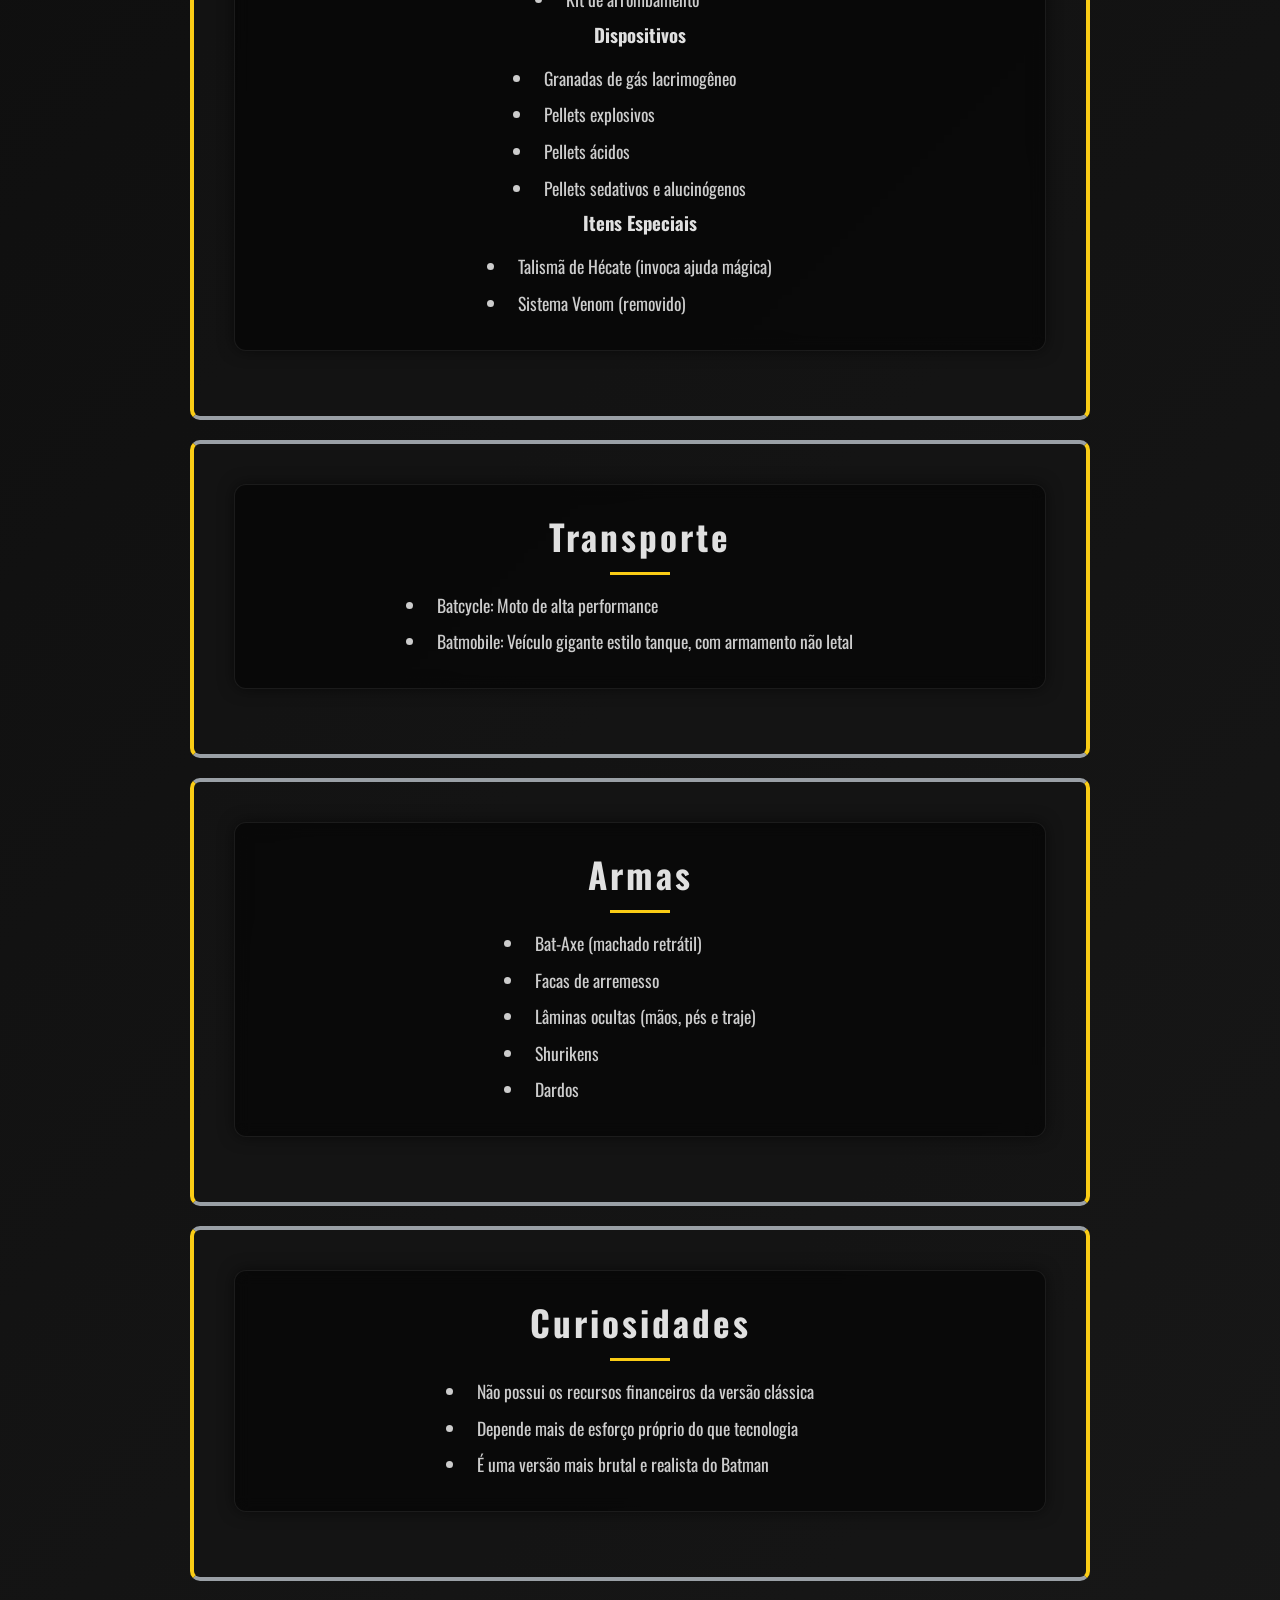
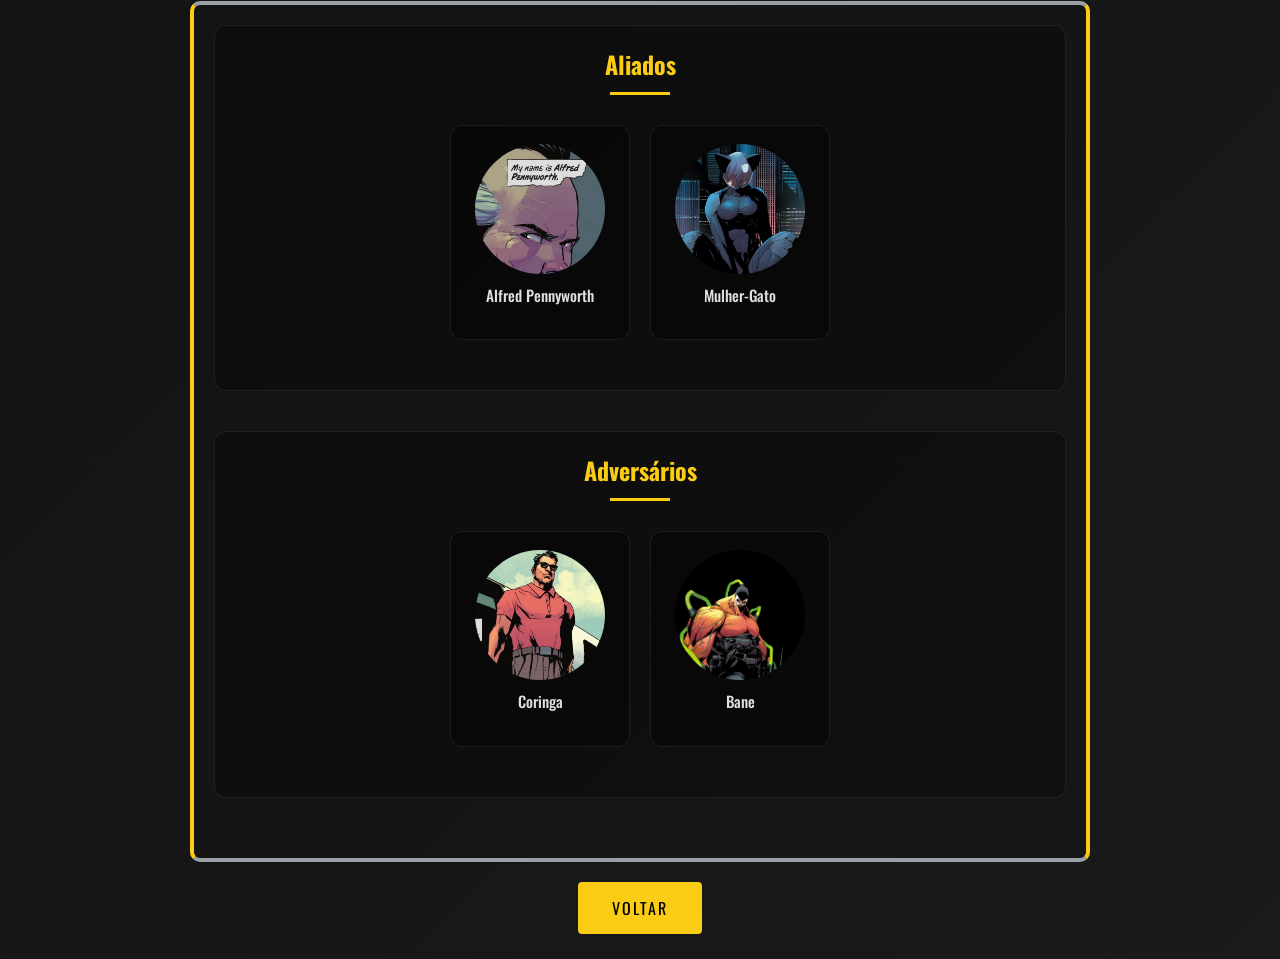
==== commit 229233bf: "feat: finalize Flash page and fix modal interaction" ====
--- a/templates/batman.html
+++ b/templates/batman.html
@@ -274,13 +274,13 @@
             </div>
 
             <div class="secundario-item clickable"
-                data-name="Selyna Kyle/CatWoman"
+                data-name="Selina Kyle/CatWoman"
                 data-description="Selina Kyle é uma ladra habilidosa e conhecida de Bruce Wayne desde a infância em Gotham. Independente e imprevisível, ela atua como aliada ocasional e interesse amoroso."
                 data-image="../static/img/Absolute_CatWoman.webp"
                 data-tipo="Aliado">
 
                 <div class="secundario-icone">
-                    <img src="../static/img/Absolute_CatWoman.webp" alt="Cat Woman">
+                    <img src="../static/img/Absolute_CatWoman.webp" alt="CatWoman">
                 </div>
                 <p>Mulher-Gato</p>
             </div>
@@ -289,7 +289,7 @@
     </div>
 
     <div class="secundarios-bloco">
-        <h2>Adversarios</h2>
+        <h2>Adversários</h2>
         <div class="secundarios-lista">
 
             <div class="secundario-item clickable"
--- a/static/css/layout.css
+++ b/static/css/layout.css
@@ -6,7 +6,7 @@
     margin: auto;
     text-align: center;
     padding: 40px 20px;
-    min-height: 100vh;
+    min-height: 100svh;
     display: flex;
     flex-direction: column;
     justify-content: center;
@@ -50,7 +50,7 @@
 }
 
 section {
-    margin: 20px auto;
+    margin: 0;
 }
 
 /* ============================================
@@ -85,7 +85,7 @@
 
 @media (max-width: 600px) {
     header h1 {
-        font-size: 2.2rem;
+        font-size: 2.8rem;
     }
 
     #cards {
@@ -140,9 +140,8 @@
     border-radius: 12px;
     background: rgba(0, 0, 0, 0.4);
     border: 1px solid rgba(255,255,255,0.08);
-    transition: 0.3s ease, box-shadow 0.3s ease;
+    transition: transform 0.25s ease, box-shadow 0.25s ease;
     cursor: pointer;
-    transition: 0.3s;
 }
 
 .secundario-icone {
@@ -165,17 +164,18 @@
 }
 
 .secundario-item:hover {
-  transform: translateY(-6px) scale(1.05);
+  transform: translateY(-6px) scale(1.03);
   box-shadow: 0 0 15px var(--cor-destaque);
 }
 .secundario-item p {
-  margin-top: 8px;
-  font-size: 0.9rem;
+    margin-top: 8px;
+    font-size: 0.95rem;
+    font-weight:500;
 }
 
 .section-box ul li {
-    transition: 0.2s;
-    list-style-type: none;
+    position: relative;
+    padding-left: 10px;
 }
 
 .section-box ul li:hover {
--- a/static/css/components.css
+++ b/static/css/components.css
@@ -21,6 +21,12 @@
     padding: 12px 32px;
     border-radius: 4px;
     cursor: pointer;
+    transition: color 0.3s ease;
+}
+
+.btn-link:active,
+#btn-herois:active {
+    transform: scale(0.95);
 }
 
 .btn-link::after,
@@ -64,14 +70,24 @@
     width: 220px;
     padding: 20px;
     text-align: center;
-    transition: transform 0.3s ease, box-shadow 0.3s ease;
+
     box-shadow: 0 0 10px var(--cor-destaque);
     border: 1px solid rgba(255,255,255,0.05);
-    opacity: 0;
-    transform: translateY(20px);
+
     position: relative;
     z-index: 1;
     overflow: visible;
+
+    opacity: 0;
+    transform: translateY(20px);
+
+    animation: fadeUp 0.6s ease forwards;
+    animation-fill-mode: forwards;
+
+    transition: transform 0.3s ease, box-shadow 0.3s ease;
+
+    will-change: transform, opacity;
+    backface-visibility: hidden;
 }
 
 .card h3 {
@@ -92,7 +108,8 @@
 }
 
 .card {
-    animation: fadeUp 0.6s ease forwards, glowPulse 2s infinite;
+    animation: fadeUp 0.6s ease forwards;
+    will-change: transform, box-shadow;
 }
 
 .card:hover h3 {
@@ -237,7 +254,7 @@
 
 .section-box ul {
     display: inline-block;
-    text-align: left; /* mantém leitura boa */
+    text-align: left; 
     margin-top: 10px;
 }
 
@@ -253,10 +270,6 @@
 
 
 
-.section-box ul {
-    display: inline-block;
-    text-align: left;
-}
 
 .hero-img {
     max-width: 450px;
@@ -309,7 +322,6 @@
 
 /* ativa no hover */
 .section-box:hover::before {
-    opacity: 1;
     opacity: 0.6;
 }
 
@@ -351,10 +363,12 @@
   box-shadow: 0 0 25px rgba(0, 0, 0, 0.8);
   border: 1px solid rgba(255, 255, 255, 0.1);
   transform: scale(0.8) translateY(20px);
+  transition: transform 0.3s ease,opacity 0.3s ease;
   opacity: 0;
-  transition: transform 0.3s ease;
   max-height: 80vh;
-  overflow-y: hidden;
+  overflow-y: auto;
+  backdrop-filter: blur(10px);
+  will-change: transform, opacity;
 }
 
 .modal.show .modal-content {
@@ -434,4 +448,9 @@
     flex-direction: column;
     text-align: center;
   }
-}
+  #heroImage {
+    width: 100%;
+    max-width: 200px;
+    margin: auto;
+}
+}
